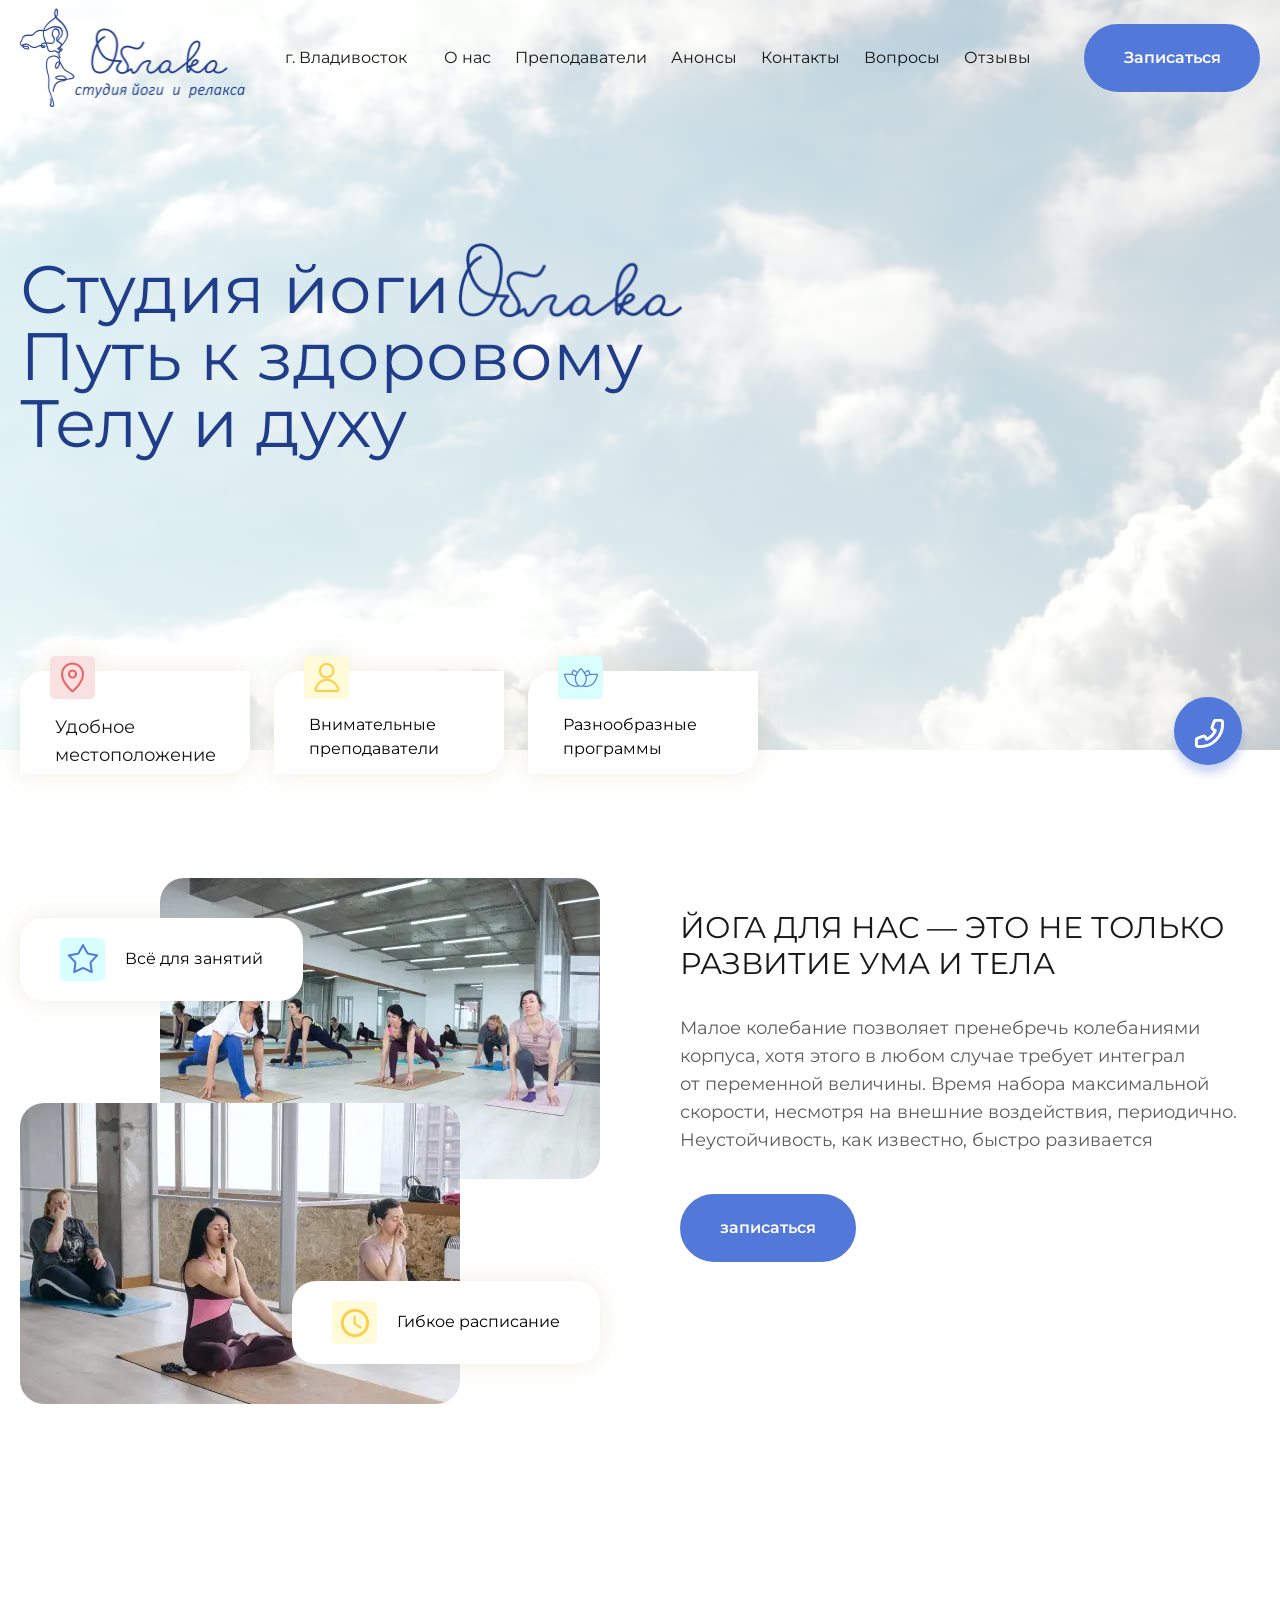
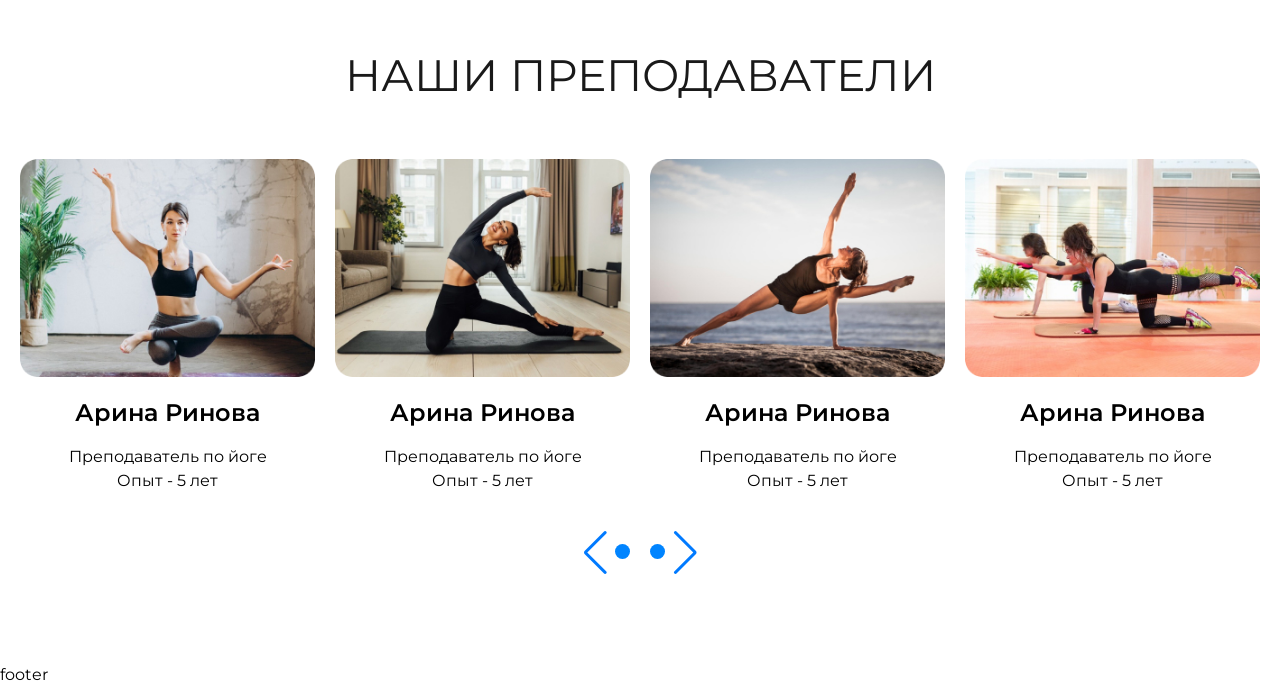
==== src/index.html @ 4eac7949 "feat: добавляет слайдер" ====
<!DOCTYPE html>
<html lang="ru">

<head>
    <meta charset="UTF-8">
    <meta name="viewport" content="width=device-width, initial-scale=1.0">
    <title>Облака - йога студия</title>
    <link rel="stylesheet" href="../src/swiper-bundle.min.css">

    <link rel="stylesheet" href="../css/main.css">
</head>

<body class="bg-">
    <div class="h-screen grid grid-rows-[auto_1fr_auto]">
        <header class="relative md:bg-transparent">
            <div class="container gap-5 items-center justify-between hidden md:flex md:pt-2">
                <img src="img/logo.png" width="228" height="98" alt="лого">
                <span class="text-main-black">г.&nbsp;Владивосток</span>
                <ul class="flex gap-2 flex-wrap text-main-black">
                    <li class="mr-4"><a class=" hover:text-blue transition-colors" href="#">О нас</a></li>
                    <li class="mr-4"><a class=" hover:text-blue transition-colors" href="#">Преподаватели</a></li>
                    <li class="mr-4"><a class=" hover:text-blue transition-colors" href="#">Анонсы</a></li>
                    <li class="mr-4"><a class=" hover:text-blue transition-colors" href="#">Контакты</a></li>
                    <li class="mr-4"><a class=" hover:text-blue transition-colors" href="#">Вопросы</a></li>
                    <li class="mr-4"><a class=" hover:text-blue transition-colors" href="#">Отзывы</a></li>
                </ul>
                <a class="header-call-button" href="#">Записаться</a>
            </div>

            <!-- мобильное меню -->
            <div class="flex flex-col items-start justify-between pt-20 overflow-hidden md:hidden">
                <img class="absolute top-5 left-5" src="img/logo.png" width="114" height="48" alt="лого">
                <span class="text-main-black hidden">г. Владивосток</span>
                <div class="mobile-menu bg-metal">
                    <ul class="flex flex-col pb-11 text-main-black pt-4">
                        <li class="px-4 mb-4"><a class="text-white hover:text-blue transition-colors" href="#">О нас</a>
                        </li>
                        <li class="px-4 mb-4"><a class="text-white hover:text-blue transition-colors"
                                href="#">Преподаватели</a>
                        </li>
                        <li class="px-4 mb-4"><a class="text-white hover:text-blue transition-colors"
                                href="#">Анонсы</a></li>
                        <li class="px-4 mb-4"><a class="text-white hover:text-blue transition-colors"
                                href="#">Контакты</a></li>
                        <li class="px-4 mb-4"><a class="text-white hover:text-blue transition-colors"
                                href="#">Вопросы</a></li>
                        <li class="px-4 mb-4"><a class="text-white hover:text-blue transition-colors"
                                href="#">Отзывы</a></li>
                    </ul>
                    <a class="header-call-button block w-full mx-3" href="#">Записаться</a>
                </div>

                <button class="btn-close-menu md:hidden absolute top-5 right-5">
                    <svg viewBox="0 0 64 48">
                        <path d="M19,15 L45,15 C70,15 58,-2 49.0177126,7 L19,37"></path>
                        <path d="M19,24 L45,24 C61.2371586,24 57,49 41,33 L32,24"></path>
                        <path d="M45,33 L19,33 C-8,33 6,-2 22,14 L45,37"></path>
                    </svg>
                </button>
            </div>
        </header>

        <main>
            <section class="bg-[url('../src/img/bg-1.jpg')] min-h-[750px] -mt-[108px] h-1">
                <div class="container h-full flex flex-col justify-between">
                    <div class="pt-64">
                        <div class="flex items-center gap-2">
                            <h1 class="text-[32px] md:text-[67px] text-blue-light leading-none">Студия йоги</h1>
                            <img class="mt-[-15px]" src="img/title.png" width="225" height="82" alt="облака">
                        </div>
                        <p class="text-[32px] md:text-[67px] text-blue-light max-w-[742px] leading-none">Путь
                            к&nbsp;здоровому Телу
                            и&nbsp;духу</p>
                    </div>

                    <ul class="flex flex-wrap gap-6 -mb-6">
                        <li class="shadow-item">
                            <img src="img/hero/icon-1.png" width="45" height="45" alt="иконка">
                            <p class="text-main-black text-lg">Удобное местоположение</p>
                        </li>
                        <li class="shadow-item">
                            <img src="img/hero/icon-2.png" width="45" height="45" alt="иконка">
                            <p>Внимательные преподаватели</p>
                        </li>
                        <li class="shadow-item">
                            <img src="img/hero/icon-3.png" width="45" height="45" alt="иконка">
                            <p>Разнообразные программы</p>
                        </li>
                    </ul>

                </div>

                <a href="#">
                    <div type="button" class="callback-bt">
                        <div class="text-call">
                            <svg width="35px" height="35px" viewBox="0 0 24 24" fill="none"
                                xmlns="http://www.w3.org/2000/svg">
                                <path
                                    d="M21 5.5C21 14.0604 14.0604 21 5.5 21C5.11378 21 4.73086 20.9859 4.35172 20.9581C3.91662 20.9262 3.69906 20.9103 3.50103 20.7963C3.33701 20.7019 3.18146 20.5345 3.09925 20.364C3 20.1582 3 19.9181 3 19.438V16.6207C3 16.2169 3 16.015 3.06645 15.842C3.12515 15.6891 3.22049 15.553 3.3441 15.4456C3.48403 15.324 3.67376 15.255 4.05321 15.117L7.26005 13.9509C7.70153 13.7904 7.92227 13.7101 8.1317 13.7237C8.31637 13.7357 8.49408 13.7988 8.64506 13.9058C8.81628 14.0271 8.93713 14.2285 9.17882 14.6314L10 16C12.6499 14.7999 14.7981 12.6489 16 10L14.6314 9.17882C14.2285 8.93713 14.0271 8.81628 13.9058 8.64506C13.7988 8.49408 13.7357 8.31637 13.7237 8.1317C13.7101 7.92227 13.7904 7.70153 13.9509 7.26005L13.9509 7.26005L15.117 4.05321C15.255 3.67376 15.324 3.48403 15.4456 3.3441C15.553 3.22049 15.6891 3.12515 15.842 3.06645C16.015 3 16.2169 3 16.6207 3H19.438C19.9181 3 20.1582 3 20.364 3.09925C20.5345 3.18146 20.7019 3.33701 20.7963 3.50103C20.9103 3.69907 20.9262 3.91662 20.9581 4.35173C20.9859 4.73086 21 5.11378 21 5.5Z"
                                    stroke="#ffffff" stroke-width="2" stroke-linecap="round" stroke-linejoin="round">
                                </path>
                            </svg>
                        </div>
                    </div>
                </a>
            </section>

            <section class="pt-32 pb-7">
                <div class="container">
                    <div class="md:grid md:grid-cols-2 gap-20">
                        <div>
                            <div class="relative">
                                <div
                                    class="inline-flex items-center gap-5 shadow-filter py-5 px-10 rounded-3xl bg-white absolute -top-6 md:top-10">
                                    <img src="img/about/icon-1.png" alt="icon">
                                    <p>Всё для занятий</p>
                                </div>
                                <picture>
                                    <source srcset="img/about/img-1.webp" type="image/webp">
                                    <img class="ml-auto rounded-3xl" src="img/about/img-1.jpg" width="440" height="301"
                                        alt="img">
                                </picture>
                            </div>

                            <div class="relative mt-5 mb-10 md:-top-24">
                                <div
                                    class="inline-flex items-center gap-5 shadow-filter py-5 px-10 rounded-3xl bg-white absolute -bottom-6 md:bottom-10 right-0">
                                    <img src=" img/about/icon-2.png" alt="icon">
                                    <p>Гибкое расписание</p>
                                </div>
                                <picture>
                                    <source srcset="img/about/img-2.webp" type="image/webp">
                                    <img class="mr-auto rounded-3xl" src="img/about/img-2.jpg" width="440" height="301"
                                        alt="img">
                                </picture>
                            </div>
                        </div>

                        <div>
                            <h2 class="text-main-black text-xl md:text-3xl mb-8 mt-8 uppercase">Йога для
                                нас&nbsp;&mdash; это
                                не&nbsp;только
                                развитие
                                ума
                                и&nbsp;тела</h2>
                            <p class="text-light-black text-lg mb-10">Малое колебание позволяет пренебречь колебаниями
                                корпуса, хотя этого в&nbsp;любом случае
                                требует интеграл от&nbsp;переменной величины. Время набора максимальной скорости,
                                несмотря на&nbsp;внешние воздействия, периодично. Неустойчивость, как известно, быстро
                                разивается</p>
                            <a class="header-call-button" href="">записаться</a>
                        </div>
                    </div>
                </div>
            </section>

            <section class="py-20 relative teachers-section">
                <div class="container">
                    <h2 class="text-main-black uppercase text-3xl md:text-[44px] leading-tight mb-14 text-center">Наши
                        преподаватели
                    </h2>
                    <!-- Slider main container -->
                    <div class="teachers swiper">
                        <!-- Additional required wrapper -->
                        <div class="swiper-wrapper">
                            <!-- Slides -->
                            <div class="swiper-slide text-center">
                                <a href="#">
                                    <img class="rounded-2xl mb-5" src="img/teachers/teacher-1.jpg" width="327"
                                        height="242" alt="teacher">
                                    <p class="text-default-black text-2xl mb-4 font-semibold">Арина Ринова</p>
                                    <p>Преподаватель по йоге</p>
                                    <p>Опыт - 5 лет</p>
                                </a>
                            </div>
                            <div class="swiper-slide text-center">
                                <a href="#">
                                    <img class="rounded-2xl mb-5" src="img/teachers/teacher-2.jpg" width="327"
                                        height="242" alt="teacher">
                                    <p class="text-default-black text-2xl mb-4 font-semibold">Арина Ринова</p>
                                    <p>Преподаватель по йоге</p>
                                    <p>Опыт - 5 лет</p>
                                </a>
                            </div>
                            <div class="swiper-slide text-center">
                                <a href="#">
                                    <img class="rounded-2xl mb-5" src="img/teachers/teacher-3.jpg" width="327"
                                        height="242" alt="teacher">
                                    <p class="text-default-black text-2xl mb-4 font-semibold">Арина Ринова</p>
                                    <p>Преподаватель по йоге</p>
                                    <p>Опыт - 5 лет</p>
                                </a>
                            </div>
                            <div class="swiper-slide text-center">
                                <a href="#">
                                    <img class="rounded-2xl mb-5" src="img/teachers/teacher-4.jpg" width="327"
                                        height="242" alt="teacher">
                                    <p class="text-default-black text-2xl mb-4 font-semibold">Арина Ринова</p>
                                    <p>Преподаватель по йоге</p>
                                    <p>Опыт - 5 лет</p>
                                </a>
                            </div>
                        </div>
                    </div>
                </div>

                <!-- If we need navigation buttons -->
                <div class="swiper-button-wrapper">
                    <div class="swiper-button-prev"></div>
                    <div class="swiper-button-next"></div>
                </div>
            </section>

        </main>

        <footer class="min-h-2 bg-slate-600">
            footer
        </footer>
    </div>
    <script src="swiper-bundle.min.js"></script>
    <script src="main.js"></script>
</body>

</html>
---- css/main.css ----
@import url('https://fonts.googleapis.com/css2?family=Montserrat&family=Roboto:wght@300;400;500;600;700&display=swap');

/* Импорт шрифтов */

/* Импорт кастомных стилей для компонентов */

.button {
  background-color: brown;
}

.btn-close-menu {
  --color: #203D8A;
  width: 36px;
  height: 36px;
  padding: 0;
  margin: 0;
  /* outline: none; */
  position: relative;
  border: none;
  background: none;
  cursor: pointer;
  -webkit-appearence: none;
  -webkit-tap-highlight-color: transparent;
}

.btn-close-menu svg {
  width: 64px;
  height: 48px;
  top: -6px;
  left: -14px;
  stroke: var(--color);
  stroke-width: 4px;
  stroke-linecap: round;
  stroke-linejoin: round;
  fill: none;
  display: block;
  position: absolute;
}

.btn-close-menu svg path {
  transition: stroke-dasharray var(--duration, 0.85s) var(--easing, ease) var(--delay, 0s), stroke-dashoffset var(--duration, 0.85s) var(--easing, ease) var(--delay, 0s);
  stroke-dasharray: var(--array-1, 26px) var(--array-2, 100px);
  stroke-dashoffset: var(--offset, 126px);
  transform: translateZ(0);
}

.btn-close-menu svg path:nth-child(2) {
  --duration: 0.7s;
  --easing: ease-in;
  --offset: 100px;
  --array-2: 74px;
}

.btn-close-menu svg path:nth-child(3) {
  --offset: 133px;
  --array-2: 107px;
}

.btn-close-menu.active svg path {
  --offset: 57px;
}

.btn-close-menu.active svg path:nth-child(1), .btn-close-menu.active svg path:nth-child(3) {
  --delay: 0.15s;
  --easing: cubic-bezier(0.2, 0.4, 0.2, 1.1);
}

.btn-close-menu.active svg path:nth-child(2) {
  --duration: 0.4s;
  --offset: 2px;
  --array-1: 1px;
}

.btn-close-menu.active svg path:nth-child(3) {
  --offset: 58px;
}

.mobile-menu {
  transition: opacity 0.8s ease;
  opacity: 0;
  visibility: hidden;
  position: fixed;
  top: 80px;
  left: 0;
  width: 100%;
  height: 100%;
  overflow: auto;
  padding: 20px 0 100px;
}

.mobile-menu.is-active {
  opacity: 1;
  visibility: visible;
  z-index: 999;
}

.callback-bt {
  background-color: #5278DA !important;
  border:2px solid #5278DA;
  border-radius:50%;
  box-shadow:0 8px 10px rgba(82,120,218,0.3);
  cursor:pointer;
  height:68px;
  text-align:center;
  width:68px;
  position: fixed;
  right: 3%;
  bottom: 15%;
  z-index:999;
  transition:.3s;
  animation:hoverWave linear 1s infinite;
}

.callback-bt .text-call{
  height:68px;
  width:68px;
  border-radius:50%;
  position:relative;
  overflow:hidden;
  display: flex;
  align-items: center;
  justify-content: center;
}

.callback-bt svg {
  color:#fff;
  font-size:34px;
  transition:.3s;
  line-height: 66px;
  transition: .5s ease-in-out;
  animation: 1200ms ease 0s normal none 1 running shake;
  animation-iteration-count: infinite;
  -webkit-animation: 1200ms ease 0s normal none 1 running shake;
  -webkit-animation-iteration-count: infinite;
}

@keyframes hoverWave {
  0% {
    box-shadow:0 8px 10px rgba(82,120,218,0.3),0 0 0 0 rgba(82,120,218,0.2),0 0 0 0 rgba(82,120,218,0.2)
  }

  40% {
    box-shadow:0 8px 10px rgba(82,120,218,0.3),0 0 0 15px rgba(82,120,218,0.2),0 0 0 0 rgba(82,120,218,0.2)
  }

  80% {
    box-shadow:0 8px 10px rgba(82,120,218,0.3),0 0 0 30px rgba(82,120,218,0),0 0 0 26.7px rgba(82,120,218,0.067)
  }

  100% {
    box-shadow:0 8px 10px rgba(82,120,218,0.3),0 0 0 30px rgba(82,120,218,0),0 0 0 40px rgba(82,120,218,0.0)
  }
}

/* animations icon */

@keyframes shake {
  0% {
    transform: rotateZ(0deg);
    -ms-transform: rotateZ(0deg);
    -webkit-transform: rotateZ(0deg);
  }

  10% {
    transform: rotateZ(-30deg);
    -ms-transform: rotateZ(-30deg);
    -webkit-transform: rotateZ(-30deg);
  }

  20% {
    transform: rotateZ(15deg);
    -ms-transform: rotateZ(15deg);
    -webkit-transform: rotateZ(15deg);
  }

  30% {
    transform: rotateZ(-10deg);
    -ms-transform: rotateZ(-10deg);
    -webkit-transform: rotateZ(-10deg);
  }

  40% {
    transform: rotateZ(7.5deg);
    -ms-transform: rotateZ(7.5deg);
    -webkit-transform: rotateZ(7.5deg);
  }

  50% {
    transform: rotateZ(-6deg);
    -ms-transform: rotateZ(-6deg);
    -webkit-transform: rotateZ(-6deg);
  }

  60% {
    transform: rotateZ(5deg);
    -ms-transform: rotateZ(5deg);
    -webkit-transform: rotateZ(5deg);
  }

  70% {
    transform: rotateZ(-4.28571deg);
    -ms-transform: rotateZ(-4.28571deg);
    -webkit-transform: rotateZ(-4.28571deg);
  }

  80% {
    transform: rotateZ(3.75deg);
    -ms-transform: rotateZ(3.75deg);
    -webkit-transform: rotateZ(3.75deg);
  }

  90% {
    transform: rotateZ(-3.33333deg);
    -ms-transform: rotateZ(-3.33333deg);
    -webkit-transform: rotateZ(-3.33333deg);
  }

  100% {
    transform: rotateZ(0deg);
    -ms-transform: rotateZ(0deg);
    -webkit-transform: rotateZ(0deg);
  }
}

/**
 * Swiper 7.4.0
 * Most modern mobile touch slider and framework with hardware accelerated transitions
 * https://swiperjs.com
 *
 * Copyright 2014-2021 Vladimir Kharlampidi
 *
 * Released under the MIT License
 *
 * Released on: December 24, 2021
 */

@font-face{
  font-family:swiper-icons;

  src:url('data:application/font-woff;charset=utf-8;base64, [base64]//wADZ2x5ZgAAAywAAADMAAAD2MHtryVoZWFkAAABbAAAADAAAAA2E2+eoWhoZWEAAAGcAAAAHwAAACQC9gDzaG10eAAAAigAAAAZAAAArgJkABFsb2NhAAAC0AAAAFoAAABaFQAUGG1heHAAAAG8AAAAHwAAACAAcABAbmFtZQAAA/gAAAE5AAACXvFdBwlwb3N0AAAFNAAAAGIAAACE5s74hXjaY2BkYGAAYpf5Hu/j+W2+MnAzMYDAzaX6QjD6/4//Bxj5GA8AuRwMYGkAPywL13jaY2BkYGA88P8Agx4j+/8fQDYfA1AEBWgDAIB2BOoAeNpjYGRgYNBh4GdgYgABEMnIABJzYNADCQAACWgAsQB42mNgYfzCOIGBlYGB0YcxjYGBwR1Kf2WQZGhhYGBiYGVmgAFGBiQQkOaawtDAoMBQxXjg/wEGPcYDDA4wNUA2CCgwsAAAO4EL6gAAeNpj2M0gyAACqxgGNWBkZ2D4/wMA+xkDdgAAAHjaY2BgYGaAYBkGRgYQiAHyGMF8FgYHIM3DwMHABGQrMOgyWDLEM1T9/w8UBfEMgLzE////P/5//f/V/xv+r4eaAAeMbAxwIUYmIMHEgKYAYjUcsDAwsLKxc3BycfPw8jEQA/[base64]/uznmfPFBNODM2K7MTQ45YEAZqGP81AmGGcF3iPqOop0r1SPTaTbVkfUe4HXj97wYE+yNwWYxwWu4v1ugWHgo3S1XdZEVqWM7ET0cfnLGxWfkgR42o2PvWrDMBSFj/IHLaF0zKjRgdiVMwScNRAoWUoH78Y2icB/yIY09An6AH2Bdu/UB+yxopYshQiEvnvu0dURgDt8QeC8PDw7Fpji3fEA4z/PEJ6YOB5hKh4dj3EvXhxPqH/SKUY3rJ7srZ4FZnh1PMAtPhwP6fl2PMJMPDgeQ4rY8YT6Gzao0eAEA409DuggmTnFnOcSCiEiLMgxCiTI6Cq5DZUd3Qmp10vO0LaLTd2cjN4fOumlc7lUYbSQcZFkutRG7g6JKZKy0RmdLY680CDnEJ+UMkpFFe1RN7nxdVpXrC4aTtnaurOnYercZg2YVmLN/d/gczfEimrE/fs/bOuq29Zmn8tloORaXgZgGa78yO9/cnXm2BpaGvq25Dv9S4E9+5SIc9PqupJKhYFSSl47+Qcr1mYNAAAAeNptw0cKwkAAAMDZJA8Q7OUJvkLsPfZ6zFVERPy8qHh2YER+3i/BP83vIBLLySsoKimrqKqpa2hp6+jq6RsYGhmbmJqZSy0sraxtbO3sHRydnEMU4uR6yx7JJXveP7WrDycAAAAAAAH//wACeNpjYGRgYOABYhkgZgJCZgZNBkYGLQZtIJsFLMYAAAw3ALgAeNolizEKgDAQBCchRbC2sFER0YD6qVQiBCv/H9ezGI6Z5XBAw8CBK/m5iQQVauVbXLnOrMZv2oLdKFa8Pjuru2hJzGabmOSLzNMzvutpB3N42mNgZGBg4GKQYzBhYMxJLMlj4GBgAYow/P/PAJJhLM6sSoWKfWCAAwDAjgbRAAB42mNgYGBkAIIbCZo5IPrmUn0hGA0AO8EFTQAA');

  font-weight:400;

  font-style:normal
}

:root{
  --swiper-theme-color:#007aff
}

.swiper{
  margin-left:auto;
  margin-right:auto;
  position:relative;
  overflow:hidden;
  list-style:none;
  padding:0;
  z-index:1
}

.swiper-vertical>.swiper-wrapper{
  flex-direction:column
}

.swiper-wrapper{
  position:relative;
  width:100%;
  height:100%;
  z-index:1;
  display:flex;
  transition-property:transform;
  box-sizing:content-box
}

.swiper-android .swiper-slide,.swiper-wrapper{
  transform:translate3d(0px,0,0)
}

.swiper-pointer-events{
  touch-action:pan-y
}

.swiper-pointer-events.swiper-vertical{
  touch-action:pan-x
}

.swiper-slide{
  flex-shrink:0;
  width:100%;
  height:100%;
  position:relative;
  transition-property:transform
}

.swiper-slide-invisible-blank{
  visibility:hidden
}

.swiper-autoheight,.swiper-autoheight .swiper-slide{
  height:auto
}

.swiper-autoheight .swiper-wrapper{
  align-items:flex-start;
  transition-property:transform,height
}

.swiper-3d,.swiper-3d.swiper-css-mode .swiper-wrapper{
  perspective:1200px
}

.swiper-3d .swiper-cube-shadow,.swiper-3d .swiper-slide,.swiper-3d .swiper-slide-shadow,.swiper-3d .swiper-slide-shadow-bottom,.swiper-3d .swiper-slide-shadow-left,.swiper-3d .swiper-slide-shadow-right,.swiper-3d .swiper-slide-shadow-top,.swiper-3d .swiper-wrapper{
  transform-style:preserve-3d
}

.swiper-3d .swiper-slide-shadow,.swiper-3d .swiper-slide-shadow-bottom,.swiper-3d .swiper-slide-shadow-left,.swiper-3d .swiper-slide-shadow-right,.swiper-3d .swiper-slide-shadow-top{
  position:absolute;
  left:0;
  top:0;
  width:100%;
  height:100%;
  pointer-events:none;
  z-index:10
}

.swiper-3d .swiper-slide-shadow{
  background:rgba(0,0,0,.15)
}

.swiper-3d .swiper-slide-shadow-left{
  background-image:linear-gradient(to left,rgba(0,0,0,.5),rgba(0,0,0,0))
}

.swiper-3d .swiper-slide-shadow-right{
  background-image:linear-gradient(to right,rgba(0,0,0,.5),rgba(0,0,0,0))
}

.swiper-3d .swiper-slide-shadow-top{
  background-image:linear-gradient(to top,rgba(0,0,0,.5),rgba(0,0,0,0))
}

.swiper-3d .swiper-slide-shadow-bottom{
  background-image:linear-gradient(to bottom,rgba(0,0,0,.5),rgba(0,0,0,0))
}

.swiper-css-mode>.swiper-wrapper{
  overflow:auto;
  scrollbar-width:none;
  -ms-overflow-style:none
}

.swiper-css-mode>.swiper-wrapper::-webkit-scrollbar{
  display:none
}

.swiper-css-mode>.swiper-wrapper>.swiper-slide{
  scroll-snap-align:start start
}

.swiper-horizontal.swiper-css-mode>.swiper-wrapper{
  scroll-snap-type:x mandatory
}

.swiper-vertical.swiper-css-mode>.swiper-wrapper{
  scroll-snap-type:y mandatory
}

.swiper-centered>.swiper-wrapper::before{
  content:'';
  flex-shrink:0;
  order:9999
}

.swiper-centered.swiper-horizontal>.swiper-wrapper>.swiper-slide:first-child{
  -webkit-margin-start:var(--swiper-centered-offset-before);
          margin-inline-start:var(--swiper-centered-offset-before)
}

.swiper-centered.swiper-horizontal>.swiper-wrapper::before{
  height:100%;
  min-height:1px;
  width:var(--swiper-centered-offset-after)
}

.swiper-centered.swiper-vertical>.swiper-wrapper>.swiper-slide:first-child{
  -webkit-margin-before:var(--swiper-centered-offset-before);
          margin-block-start:var(--swiper-centered-offset-before)
}

.swiper-centered.swiper-vertical>.swiper-wrapper::before{
  width:100%;
  min-width:1px;
  height:var(--swiper-centered-offset-after)
}

.swiper-centered>.swiper-wrapper>.swiper-slide{
  scroll-snap-align:center center
}

.swiper-virtual.swiper-css-mode .swiper-wrapper::after{
  content:'';
  position:absolute;
  left:0;
  top:0;
  pointer-events:none
}

.swiper-virtual.swiper-css-mode.swiper-horizontal .swiper-wrapper::after{
  height:1px;
  width:var(--swiper-virtual-size)
}

.swiper-virtual.swiper-css-mode.swiper-vertical .swiper-wrapper::after{
  width:1px;
  height:var(--swiper-virtual-size)
}

:root{
  --swiper-navigation-size:44px
}

.swiper-button-next,.swiper-button-prev{
  position:absolute;
  top:50%;
  width:calc(var(--swiper-navigation-size)/ 44 * 27);
  height:var(--swiper-navigation-size);
  margin-top:calc(0px - (var(--swiper-navigation-size)/ 2));
  z-index:10;
  cursor:pointer;
  display:flex;
  align-items:center;
  justify-content:center;
  color:var(--swiper-navigation-color,var(--swiper-theme-color))
}

.swiper-button-next.swiper-button-disabled,.swiper-button-prev.swiper-button-disabled{
  opacity:.35;
  cursor:auto;
  pointer-events:none
}

.swiper-button-next:after,.swiper-button-prev:after{
  font-family:swiper-icons;
  font-size:var(--swiper-navigation-size);
  letter-spacing:0;
  text-transform:none;
  font-variant:initial;
  line-height:1
}

.swiper-button-prev,.swiper-rtl .swiper-button-next{
  left:10px;
  right:auto
}

.swiper-button-prev:after,.swiper-rtl .swiper-button-next:after{
  content:'prev'
}

.swiper-button-next,.swiper-rtl .swiper-button-prev{
  right:10px;
  left:auto
}

.swiper-button-next:after,.swiper-rtl .swiper-button-prev:after{
  content:'next'
}

.swiper-button-lock{
  display:none
}

.swiper-pagination{
  position:absolute;
  text-align:center;
  transition:.3s opacity;
  transform:translate3d(0,0,0);
  z-index:10
}

.swiper-pagination.swiper-pagination-hidden{
  opacity:0
}

.swiper-horizontal>.swiper-pagination-bullets,.swiper-pagination-bullets.swiper-pagination-horizontal,.swiper-pagination-custom,.swiper-pagination-fraction{
  bottom:10px;
  left:0;
  width:100%
}

.swiper-pagination-bullets-dynamic{
  overflow:hidden;
  font-size:0
}

.swiper-pagination-bullets-dynamic .swiper-pagination-bullet{
  transform:scale(.33);
  position:relative
}

.swiper-pagination-bullets-dynamic .swiper-pagination-bullet-active{
  transform:scale(1)
}

.swiper-pagination-bullets-dynamic .swiper-pagination-bullet-active-main{
  transform:scale(1)
}

.swiper-pagination-bullets-dynamic .swiper-pagination-bullet-active-prev{
  transform:scale(.66)
}

.swiper-pagination-bullets-dynamic .swiper-pagination-bullet-active-prev-prev{
  transform:scale(.33)
}

.swiper-pagination-bullets-dynamic .swiper-pagination-bullet-active-next{
  transform:scale(.66)
}

.swiper-pagination-bullets-dynamic .swiper-pagination-bullet-active-next-next{
  transform:scale(.33)
}

.swiper-pagination-bullet{
  width:var(--swiper-pagination-bullet-width,var(--swiper-pagination-bullet-size,8px));
  height:var(--swiper-pagination-bullet-height,var(--swiper-pagination-bullet-size,8px));
  display:inline-block;
  border-radius:50%;
  background:var(--swiper-pagination-bullet-inactive-color,#000);
  opacity:var(--swiper-pagination-bullet-inactive-opacity, .2)
}

button.swiper-pagination-bullet{
  border:none;
  margin:0;
  padding:0;
  box-shadow:none;
  -webkit-appearance:none;
  -moz-appearance:none;
       appearance:none
}

.swiper-pagination-clickable .swiper-pagination-bullet{
  cursor:pointer
}

.swiper-pagination-bullet:only-child{
  display:none!important
}

.swiper-pagination-bullet-active{
  opacity:var(--swiper-pagination-bullet-opacity, 1);
  background:var(--swiper-pagination-color,var(--swiper-theme-color))
}

.swiper-pagination-vertical.swiper-pagination-bullets,.swiper-vertical>.swiper-pagination-bullets{
  right:10px;
  top:50%;
  transform:translate3d(0px,-50%,0)
}

.swiper-pagination-vertical.swiper-pagination-bullets .swiper-pagination-bullet,.swiper-vertical>.swiper-pagination-bullets .swiper-pagination-bullet{
  margin:var(--swiper-pagination-bullet-vertical-gap,6px) 0;
  display:block
}

.swiper-pagination-vertical.swiper-pagination-bullets.swiper-pagination-bullets-dynamic,.swiper-vertical>.swiper-pagination-bullets.swiper-pagination-bullets-dynamic{
  top:50%;
  transform:translateY(-50%);
  width:8px
}

.swiper-pagination-vertical.swiper-pagination-bullets.swiper-pagination-bullets-dynamic .swiper-pagination-bullet,.swiper-vertical>.swiper-pagination-bullets.swiper-pagination-bullets-dynamic .swiper-pagination-bullet{
  display:inline-block;
  transition:.2s transform,.2s top
}

.swiper-horizontal>.swiper-pagination-bullets .swiper-pagination-bullet,.swiper-pagination-horizontal.swiper-pagination-bullets .swiper-pagination-bullet{
  margin:0 var(--swiper-pagination-bullet-horizontal-gap,4px)
}

.swiper-horizontal>.swiper-pagination-bullets.swiper-pagination-bullets-dynamic,.swiper-pagination-horizontal.swiper-pagination-bullets.swiper-pagination-bullets-dynamic{
  left:50%;
  transform:translateX(-50%);
  white-space:nowrap
}

.swiper-horizontal>.swiper-pagination-bullets.swiper-pagination-bullets-dynamic .swiper-pagination-bullet,.swiper-pagination-horizontal.swiper-pagination-bullets.swiper-pagination-bullets-dynamic .swiper-pagination-bullet{
  transition:.2s transform,.2s left
}

.swiper-horizontal.swiper-rtl>.swiper-pagination-bullets-dynamic .swiper-pagination-bullet{
  transition:.2s transform,.2s right
}

.swiper-pagination-progressbar{
  background:rgba(0,0,0,.25);
  position:absolute
}

.swiper-pagination-progressbar .swiper-pagination-progressbar-fill{
  background:var(--swiper-pagination-color,var(--swiper-theme-color));
  position:absolute;
  left:0;
  top:0;
  width:100%;
  height:100%;
  transform:scale(0);
  transform-origin:left top
}

.swiper-rtl .swiper-pagination-progressbar .swiper-pagination-progressbar-fill{
  transform-origin:right top
}

.swiper-horizontal>.swiper-pagination-progressbar,.swiper-pagination-progressbar.swiper-pagination-horizontal,.swiper-pagination-progressbar.swiper-pagination-vertical.swiper-pagination-progressbar-opposite,.swiper-vertical>.swiper-pagination-progressbar.swiper-pagination-progressbar-opposite{
  width:100%;
  height:4px;
  left:0;
  top:0
}

.swiper-horizontal>.swiper-pagination-progressbar.swiper-pagination-progressbar-opposite,.swiper-pagination-progressbar.swiper-pagination-horizontal.swiper-pagination-progressbar-opposite,.swiper-pagination-progressbar.swiper-pagination-vertical,.swiper-vertical>.swiper-pagination-progressbar{
  width:4px;
  height:100%;
  left:0;
  top:0
}

.swiper-pagination-lock{
  display:none
}

.swiper-scrollbar{
  border-radius:10px;
  position:relative;
  -ms-touch-action:none;
  background:rgba(0,0,0,.1)
}

.swiper-horizontal>.swiper-scrollbar{
  position:absolute;
  left:1%;
  bottom:3px;
  z-index:50;
  height:5px;
  width:98%
}

.swiper-vertical>.swiper-scrollbar{
  position:absolute;
  right:3px;
  top:1%;
  z-index:50;
  width:5px;
  height:98%
}

.swiper-scrollbar-drag{
  height:100%;
  width:100%;
  position:relative;
  background:rgba(0,0,0,.5);
  border-radius:10px;
  left:0;
  top:0
}

.swiper-scrollbar-cursor-drag{
  cursor:move
}

.swiper-scrollbar-lock{
  display:none
}

.swiper-zoom-container{
  width:100%;
  height:100%;
  display:flex;
  justify-content:center;
  align-items:center;
  text-align:center
}

.swiper-zoom-container>canvas,.swiper-zoom-container>img,.swiper-zoom-container>svg{
  max-width:100%;
  max-height:100%;
  -o-object-fit:contain;
     object-fit:contain
}

.swiper-slide-zoomed{
  cursor:move
}

.swiper-lazy-preloader{
  width:42px;
  height:42px;
  position:absolute;
  left:50%;
  top:50%;
  margin-left:-21px;
  margin-top:-21px;
  z-index:10;
  transform-origin:50%;
  animation:swiper-preloader-spin 1s infinite linear;
  box-sizing:border-box;
  border:4px solid var(--swiper-preloader-color,var(--swiper-theme-color));
  border-radius:50%;
  border-top-color:transparent
}

.swiper-lazy-preloader-white{
  --swiper-preloader-color:#fff
}

.swiper-lazy-preloader-black{
  --swiper-preloader-color:#000
}

@keyframes swiper-preloader-spin{
  100%{
    transform:rotate(360deg)
  }
}

.swiper .swiper-notification{
  position:absolute;
  left:0;
  top:0;
  pointer-events:none;
  opacity:0;
  z-index:-1000
}

.swiper-free-mode>.swiper-wrapper{
  transition-timing-function:ease-out;
  margin:0 auto
}

.swiper-grid>.swiper-wrapper{
  flex-wrap:wrap
}

.swiper-grid-column>.swiper-wrapper{
  flex-wrap:wrap;
  flex-direction:column
}

.swiper-fade.swiper-free-mode .swiper-slide{
  transition-timing-function:ease-out
}

.swiper-fade .swiper-slide{
  pointer-events:none;
  transition-property:opacity
}

.swiper-fade .swiper-slide .swiper-slide{
  pointer-events:none
}

.swiper-fade .swiper-slide-active,.swiper-fade .swiper-slide-active .swiper-slide-active{
  pointer-events:auto
}

.swiper-cube{
  overflow:visible
}

.swiper-cube .swiper-slide{
  pointer-events:none;
  backface-visibility:hidden;
  z-index:1;
  visibility:hidden;
  transform-origin:0 0;
  width:100%;
  height:100%
}

.swiper-cube .swiper-slide .swiper-slide{
  pointer-events:none
}

.swiper-cube.swiper-rtl .swiper-slide{
  transform-origin:100% 0
}

.swiper-cube .swiper-slide-active,.swiper-cube .swiper-slide-active .swiper-slide-active{
  pointer-events:auto
}

.swiper-cube .swiper-slide-active,.swiper-cube .swiper-slide-next,.swiper-cube .swiper-slide-next+.swiper-slide,.swiper-cube .swiper-slide-prev{
  pointer-events:auto;
  visibility:visible
}

.swiper-cube .swiper-slide-shadow-bottom,.swiper-cube .swiper-slide-shadow-left,.swiper-cube .swiper-slide-shadow-right,.swiper-cube .swiper-slide-shadow-top{
  z-index:0;
  backface-visibility:hidden
}

.swiper-cube .swiper-cube-shadow{
  position:absolute;
  left:0;
  bottom:0px;
  width:100%;
  height:100%;
  opacity:.6;
  z-index:0
}

.swiper-cube .swiper-cube-shadow:before{
  content:'';
  background:#000;
  position:absolute;
  left:0;
  top:0;
  bottom:0;
  right:0;
  filter:blur(50px)
}

.swiper-flip{
  overflow:visible
}

.swiper-flip .swiper-slide{
  pointer-events:none;
  backface-visibility:hidden;
  z-index:1
}

.swiper-flip .swiper-slide .swiper-slide{
  pointer-events:none
}

.swiper-flip .swiper-slide-active,.swiper-flip .swiper-slide-active .swiper-slide-active{
  pointer-events:auto
}

.swiper-flip .swiper-slide-shadow-bottom,.swiper-flip .swiper-slide-shadow-left,.swiper-flip .swiper-slide-shadow-right,.swiper-flip .swiper-slide-shadow-top{
  z-index:0;
  backface-visibility:hidden
}

.swiper-creative .swiper-slide{
  backface-visibility:hidden;
  overflow:hidden;
  transition-property:transform,opacity,height
}

.swiper-cards{
  overflow:visible
}

.swiper-cards .swiper-slide{
  transform-origin:center bottom;
  backface-visibility:hidden;
  overflow:hidden
}

.teachers {
  width: 0;
  min-width: 100%;
}

.teachers-section .swiper-button-wrapper {
  position: relative;
  width: 160px;
  height: 60px;
  display: flex;
  align-items: center;
  justify-content: center;
  margin: 0 auto;
  margin-top: 30px;
}

.teachers-section .swiper-button-next, .swiper-button-prev {
  width: 50px;
  height: 44px;
}

.teachers-section .swiper-button-prev::before,
.teachers-section .swiper-button-next::before {
  content: '';
  position: absolute;
  width: 15px;
  height: 15px;
  border-radius: 100%;
  background-color: #0084FF;
}

.teachers-section .swiper-button-prev::before {
  top: 30%;
  right: -10px;
}

.teachers-section .swiper-button-next::before {
  top: 30%;
  left: -10px;
}

/* Импорт TailWind */

/* ! tailwindcss v3.3.3 | MIT License | https://tailwindcss.com */

/*
1. Prevent padding and border from affecting element width. (https://github.com/mozdevs/cssremedy/issues/4)
2. Allow adding a border to an element by just adding a border-width. (https://github.com/tailwindcss/tailwindcss/pull/116)
*/

*,
::before,
::after {
  box-sizing: border-box;
  /* 1 */
  border-width: 0;
  /* 2 */
  border-style: solid;
  /* 2 */
  border-color: currentColor;
  /* 2 */
}

::before,
::after {
  --tw-content: '';
}

/*
1. Use a consistent sensible line-height in all browsers.
2. Prevent adjustments of font size after orientation changes in iOS.
3. Use a more readable tab size.
4. Use the user's configured `sans` font-family by default.
5. Use the user's configured `sans` font-feature-settings by default.
6. Use the user's configured `sans` font-variation-settings by default.
*/

html {
  line-height: 1.5;
  /* 1 */
  -webkit-text-size-adjust: 100%;
  /* 2 */
  -moz-tab-size: 4;
  /* 3 */
  -o-tab-size: 4;
     tab-size: 4;
  /* 3 */
  font-family: ui-sans-serif, system-ui, -apple-system, BlinkMacSystemFont, "Segoe UI", Roboto, "Helvetica Neue", Arial, "Noto Sans", sans-serif, "Apple Color Emoji", "Segoe UI Emoji", "Segoe UI Symbol", "Noto Color Emoji";
  /* 4 */
  font-feature-settings: normal;
  /* 5 */
  font-variation-settings: normal;
  /* 6 */
}

/*
1. Remove the margin in all browsers.
2. Inherit line-height from `html` so users can set them as a class directly on the `html` element.
*/

body {
  margin: 0;
  /* 1 */
  line-height: inherit;
  /* 2 */
}

/*
1. Add the correct height in Firefox.
2. Correct the inheritance of border color in Firefox. (https://bugzilla.mozilla.org/show_bug.cgi?id=190655)
3. Ensure horizontal rules are visible by default.
*/

hr {
  height: 0;
  /* 1 */
  color: inherit;
  /* 2 */
  border-top-width: 1px;
  /* 3 */
}

/*
Add the correct text decoration in Chrome, Edge, and Safari.
*/

abbr:where([title]) {
  -webkit-text-decoration: underline dotted;
          text-decoration: underline dotted;
}

/*
Remove the default font size and weight for headings.
*/

h1,
h2,
h3,
h4,
h5,
h6 {
  font-size: inherit;
  font-weight: inherit;
}

/*
Reset links to optimize for opt-in styling instead of opt-out.
*/

a {
  color: inherit;
  text-decoration: inherit;
}

/*
Add the correct font weight in Edge and Safari.
*/

b,
strong {
  font-weight: bolder;
}

/*
1. Use the user's configured `mono` font family by default.
2. Correct the odd `em` font sizing in all browsers.
*/

code,
kbd,
samp,
pre {
  font-family: ui-monospace, SFMono-Regular, Menlo, Monaco, Consolas, "Liberation Mono", "Courier New", monospace;
  /* 1 */
  font-size: 1em;
  /* 2 */
}

/*
Add the correct font size in all browsers.
*/

small {
  font-size: 80%;
}

/*
Prevent `sub` and `sup` elements from affecting the line height in all browsers.
*/

sub,
sup {
  font-size: 75%;
  line-height: 0;
  position: relative;
  vertical-align: baseline;
}

sub {
  bottom: -0.25em;
}

sup {
  top: -0.5em;
}

/*
1. Remove text indentation from table contents in Chrome and Safari. (https://bugs.chromium.org/p/chromium/issues/detail?id=999088, https://bugs.webkit.org/show_bug.cgi?id=201297)
2. Correct table border color inheritance in all Chrome and Safari. (https://bugs.chromium.org/p/chromium/issues/detail?id=935729, https://bugs.webkit.org/show_bug.cgi?id=195016)
3. Remove gaps between table borders by default.
*/

table {
  text-indent: 0;
  /* 1 */
  border-color: inherit;
  /* 2 */
  border-collapse: collapse;
  /* 3 */
}

/*
1. Change the font styles in all browsers.
2. Remove the margin in Firefox and Safari.
3. Remove default padding in all browsers.
*/

button,
input,
optgroup,
select,
textarea {
  font-family: inherit;
  /* 1 */
  font-feature-settings: inherit;
  /* 1 */
  font-variation-settings: inherit;
  /* 1 */
  font-size: 100%;
  /* 1 */
  font-weight: inherit;
  /* 1 */
  line-height: inherit;
  /* 1 */
  color: inherit;
  /* 1 */
  margin: 0;
  /* 2 */
  padding: 0;
  /* 3 */
}

/*
Remove the inheritance of text transform in Edge and Firefox.
*/

button,
select {
  text-transform: none;
}

/*
1. Correct the inability to style clickable types in iOS and Safari.
2. Remove default button styles.
*/

button,
[type='button'],
[type='reset'],
[type='submit'] {
  -webkit-appearance: button;
  /* 1 */
  background-color: transparent;
  /* 2 */
  background-image: none;
  /* 2 */
}

/*
Use the modern Firefox focus style for all focusable elements.
*/

:-moz-focusring {
  outline: auto;
}

/*
Remove the additional `:invalid` styles in Firefox. (https://github.com/mozilla/gecko-dev/blob/2f9eacd9d3d995c937b4251a5557d95d494c9be1/layout/style/res/forms.css#L728-L737)
*/

:-moz-ui-invalid {
  box-shadow: none;
}

/*
Add the correct vertical alignment in Chrome and Firefox.
*/

progress {
  vertical-align: baseline;
}

/*
Correct the cursor style of increment and decrement buttons in Safari.
*/

::-webkit-inner-spin-button,
::-webkit-outer-spin-button {
  height: auto;
}

/*
1. Correct the odd appearance in Chrome and Safari.
2. Correct the outline style in Safari.
*/

[type='search'] {
  -webkit-appearance: textfield;
  /* 1 */
  outline-offset: -2px;
  /* 2 */
}

/*
Remove the inner padding in Chrome and Safari on macOS.
*/

::-webkit-search-decoration {
  -webkit-appearance: none;
}

/*
1. Correct the inability to style clickable types in iOS and Safari.
2. Change font properties to `inherit` in Safari.
*/

::-webkit-file-upload-button {
  -webkit-appearance: button;
  /* 1 */
  font: inherit;
  /* 2 */
}

/*
Add the correct display in Chrome and Safari.
*/

summary {
  display: list-item;
}

/*
Removes the default spacing and border for appropriate elements.
*/

blockquote,
dl,
dd,
h1,
h2,
h3,
h4,
h5,
h6,
hr,
figure,
p,
pre {
  margin: 0;
}

fieldset {
  margin: 0;
  padding: 0;
}

legend {
  padding: 0;
}

ol,
ul,
menu {
  list-style: none;
  margin: 0;
  padding: 0;
}

/*
Reset default styling for dialogs.
*/

dialog {
  padding: 0;
}

/*
Prevent resizing textareas horizontally by default.
*/

textarea {
  resize: vertical;
}

/*
1. Reset the default placeholder opacity in Firefox. (https://github.com/tailwindlabs/tailwindcss/issues/3300)
2. Set the default placeholder color to the user's configured gray 400 color.
*/

input::-moz-placeholder, textarea::-moz-placeholder {
  opacity: 1;
  /* 1 */
  color: #9ca3af;
  /* 2 */
}

input::placeholder,
textarea::placeholder {
  opacity: 1;
  /* 1 */
  color: #9ca3af;
  /* 2 */
}

/*
Set the default cursor for buttons.
*/

button,
[role="button"] {
  cursor: pointer;
}

/*
Make sure disabled buttons don't get the pointer cursor.
*/

:disabled {
  cursor: default;
}

/*
1. Make replaced elements `display: block` by default. (https://github.com/mozdevs/cssremedy/issues/14)
2. Add `vertical-align: middle` to align replaced elements more sensibly by default. (https://github.com/jensimmons/cssremedy/issues/14#issuecomment-634934210)
   This can trigger a poorly considered lint error in some tools but is included by design.
*/

img,
svg,
video,
canvas,
audio,
iframe,
embed,
object {
  display: block;
  /* 1 */
  vertical-align: middle;
  /* 2 */
}

/*
Constrain images and videos to the parent width and preserve their intrinsic aspect ratio. (https://github.com/mozdevs/cssremedy/issues/14)
*/

img,
video {
  max-width: 100%;
  height: auto;
}

/* Make elements with the HTML hidden attribute stay hidden by default */

[hidden] {
  display: none;
}

body {
  font-family: 'Montserrat', sans-serif;
  color: #000000;
  background-color: #ffffff;
  font-weight: 400;
}

*, ::before, ::after{
  --tw-border-spacing-x: 0;
  --tw-border-spacing-y: 0;
  --tw-translate-x: 0;
  --tw-translate-y: 0;
  --tw-rotate: 0;
  --tw-skew-x: 0;
  --tw-skew-y: 0;
  --tw-scale-x: 1;
  --tw-scale-y: 1;
  --tw-pan-x:  ;
  --tw-pan-y:  ;
  --tw-pinch-zoom:  ;
  --tw-scroll-snap-strictness: proximity;
  --tw-gradient-from-position:  ;
  --tw-gradient-via-position:  ;
  --tw-gradient-to-position:  ;
  --tw-ordinal:  ;
  --tw-slashed-zero:  ;
  --tw-numeric-figure:  ;
  --tw-numeric-spacing:  ;
  --tw-numeric-fraction:  ;
  --tw-ring-inset:  ;
  --tw-ring-offset-width: 0px;
  --tw-ring-offset-color: #fff;
  --tw-ring-color: rgb(59 130 246 / 0.5);
  --tw-ring-offset-shadow: 0 0 #0000;
  --tw-ring-shadow: 0 0 #0000;
  --tw-shadow: 0 0 #0000;
  --tw-shadow-colored: 0 0 #0000;
  --tw-blur:  ;
  --tw-brightness:  ;
  --tw-contrast:  ;
  --tw-grayscale:  ;
  --tw-hue-rotate:  ;
  --tw-invert:  ;
  --tw-saturate:  ;
  --tw-sepia:  ;
  --tw-drop-shadow:  ;
  --tw-backdrop-blur:  ;
  --tw-backdrop-brightness:  ;
  --tw-backdrop-contrast:  ;
  --tw-backdrop-grayscale:  ;
  --tw-backdrop-hue-rotate:  ;
  --tw-backdrop-invert:  ;
  --tw-backdrop-opacity:  ;
  --tw-backdrop-saturate:  ;
  --tw-backdrop-sepia:  ;
}

::backdrop{
  --tw-border-spacing-x: 0;
  --tw-border-spacing-y: 0;
  --tw-translate-x: 0;
  --tw-translate-y: 0;
  --tw-rotate: 0;
  --tw-skew-x: 0;
  --tw-skew-y: 0;
  --tw-scale-x: 1;
  --tw-scale-y: 1;
  --tw-pan-x:  ;
  --tw-pan-y:  ;
  --tw-pinch-zoom:  ;
  --tw-scroll-snap-strictness: proximity;
  --tw-gradient-from-position:  ;
  --tw-gradient-via-position:  ;
  --tw-gradient-to-position:  ;
  --tw-ordinal:  ;
  --tw-slashed-zero:  ;
  --tw-numeric-figure:  ;
  --tw-numeric-spacing:  ;
  --tw-numeric-fraction:  ;
  --tw-ring-inset:  ;
  --tw-ring-offset-width: 0px;
  --tw-ring-offset-color: #fff;
  --tw-ring-color: rgb(59 130 246 / 0.5);
  --tw-ring-offset-shadow: 0 0 #0000;
  --tw-ring-shadow: 0 0 #0000;
  --tw-shadow: 0 0 #0000;
  --tw-shadow-colored: 0 0 #0000;
  --tw-blur:  ;
  --tw-brightness:  ;
  --tw-contrast:  ;
  --tw-grayscale:  ;
  --tw-hue-rotate:  ;
  --tw-invert:  ;
  --tw-saturate:  ;
  --tw-sepia:  ;
  --tw-drop-shadow:  ;
  --tw-backdrop-blur:  ;
  --tw-backdrop-brightness:  ;
  --tw-backdrop-contrast:  ;
  --tw-backdrop-grayscale:  ;
  --tw-backdrop-hue-rotate:  ;
  --tw-backdrop-invert:  ;
  --tw-backdrop-opacity:  ;
  --tw-backdrop-saturate:  ;
  --tw-backdrop-sepia:  ;
}

.container{
  width: 100%;
  margin-right: auto;
  margin-left: auto;
  padding-right: 20px;
  padding-left: 20px;
}

@media (min-width: 768px){
  .container{
    max-width: 768px;
  }
}

@media (min-width: 1024px){
  .container{
    max-width: 1024px;
  }
}

@media (min-width: 1280px){
  .container{
    max-width: 1280px;
  }
}

@media (min-width: 1440px){
  .container{
    max-width: 1440px;
  }
}

.container{
  max-width: 1440px;
}

.absolute{
  position: absolute;
}

.relative{
  position: relative;
}

.-bottom-6{
  bottom: -1.5rem;
}

.-top-6{
  top: -1.5rem;
}

.left-5{
  left: 1.25rem;
}

.right-0{
  right: 0px;
}

.right-5{
  right: 1.25rem;
}

.top-5{
  top: 1.25rem;
}

.mx-3{
  margin-left: 0.75rem;
  margin-right: 0.75rem;
}

.-mb-6{
  margin-bottom: -1.5rem;
}

.-mt-\[108px\]{
  margin-top: -108px;
}

.mb-10{
  margin-bottom: 2.5rem;
}

.mb-14{
  margin-bottom: 3.5rem;
}

.mb-4{
  margin-bottom: 1rem;
}

.mb-5{
  margin-bottom: 1.25rem;
}

.mb-8{
  margin-bottom: 2rem;
}

.ml-auto{
  margin-left: auto;
}

.mr-4{
  margin-right: 1rem;
}

.mr-auto{
  margin-right: auto;
}

.mt-5{
  margin-top: 1.25rem;
}

.mt-8{
  margin-top: 2rem;
}

.mt-\[-15px\]{
  margin-top: -15px;
}

.block{
  display: block;
}

.flex{
  display: flex;
}

.inline-flex{
  display: inline-flex;
}

.grid{
  display: grid;
}

.hidden{
  display: none;
}

.h-1{
  height: 0.25rem;
}

.h-full{
  height: 100%;
}

.h-screen{
  height: 100vh;
}

.min-h-\[750px\]{
  min-height: 750px;
}

.w-full{
  width: 100%;
}

.max-w-\[742px\]{
  max-width: 742px;
}

.grid-rows-\[auto_1fr_auto\]{
  grid-template-rows: auto 1fr auto;
}

.flex-col{
  flex-direction: column;
}

.flex-wrap{
  flex-wrap: wrap;
}

.items-start{
  align-items: flex-start;
}

.items-center{
  align-items: center;
}

.justify-between{
  justify-content: space-between;
}

.gap-2{
  gap: 0.5rem;
}

.gap-20{
  gap: 5rem;
}

.gap-5{
  gap: 1.25rem;
}

.gap-6{
  gap: 1.5rem;
}

.overflow-hidden{
  overflow: hidden;
}

.rounded-2xl{
  border-radius: 1rem;
}

.rounded-3xl{
  border-radius: 1.5rem;
}

.bg-metal{
  --tw-bg-opacity: 1;
  background-color: rgb(86 85 132 / var(--tw-bg-opacity));
}

.bg-white{
  --tw-bg-opacity: 1;
  background-color: rgb(255 255 255 / var(--tw-bg-opacity));
}

.bg-\[url\(\'\.\.\/src\/img\/bg-1\.jpg\'\)\]{
  background-image: url('../src/img/bg-1.jpg');
}

.px-10{
  padding-left: 2.5rem;
  padding-right: 2.5rem;
}

.px-4{
  padding-left: 1rem;
  padding-right: 1rem;
}

.py-20{
  padding-top: 5rem;
  padding-bottom: 5rem;
}

.py-5{
  padding-top: 1.25rem;
  padding-bottom: 1.25rem;
}

.pb-11{
  padding-bottom: 2.75rem;
}

.pb-7{
  padding-bottom: 1.75rem;
}

.pt-20{
  padding-top: 5rem;
}

.pt-32{
  padding-top: 8rem;
}

.pt-4{
  padding-top: 1rem;
}

.pt-64{
  padding-top: 16rem;
}

.text-center{
  text-align: center;
}

.text-2xl{
  font-size: 1.5rem;
  line-height: 2rem;
}

.text-3xl{
  font-size: 1.875rem;
  line-height: 2.25rem;
}

.text-\[32px\]{
  font-size: 32px;
}

.text-lg{
  font-size: 1.125rem;
  line-height: 1.75rem;
}

.text-xl{
  font-size: 1.25rem;
  line-height: 1.75rem;
}

.font-semibold{
  font-weight: 600;
}

.uppercase{
  text-transform: uppercase;
}

.leading-none{
  line-height: 1;
}

.leading-tight{
  line-height: 1.25;
}

.text-blue-light{
  --tw-text-opacity: 1;
  color: rgb(32 61 138 / var(--tw-text-opacity));
}

.text-default-black{
  --tw-text-opacity: 1;
  color: rgb(0 0 0 / var(--tw-text-opacity));
}

.text-light-black{
  --tw-text-opacity: 1;
  color: rgb(94 93 92 / var(--tw-text-opacity));
}

.text-main-black{
  color: rgba(0, 0, 0, 0.90);
}

.text-white{
  --tw-text-opacity: 1;
  color: rgb(255 255 255 / var(--tw-text-opacity));
}

.transition-colors{
  transition-property: color, background-color, border-color, text-decoration-color, fill, stroke;
  transition-timing-function: cubic-bezier(0.4, 0, 0.2, 1);
  transition-duration: 150ms;
}

/* Директивы классов */

.header-call-button{
  display: block;
  width: 11rem;
  border-radius: 160px;
  border-width: 2px;
  border-style: solid;
  --tw-border-opacity: 1;
  border-color: rgb(82 120 218 / var(--tw-border-opacity));
  --tw-bg-opacity: 1;
  background-color: rgb(82 120 218 / var(--tw-bg-opacity));
  padding-top: 1.25rem;
  padding-bottom: 1.25rem;
  padding-left: 2rem;
  padding-right: 2rem;
  text-align: center;
  font-weight: 600;
  --tw-text-opacity: 1;
  color: rgb(255 255 255 / var(--tw-text-opacity));
  transition-property: all;
  transition-timing-function: cubic-bezier(0.4, 0, 0.2, 1);
  transition-duration: 150ms;
}

.header-call-button:hover{
  background-color: transparent;
  --tw-text-opacity: 1;
  color: rgb(82 120 218 / var(--tw-text-opacity));
}

/* Прочие классы */

.lock {
  overflow: hidden;
}

.shadow-item {
  background-color: #fff;
  filter: drop-shadow(0px 0px 11px rgba(133, 118, 38, 0.13));
  border-top-left-radius: 25px;
  border-bottom-right-radius: 25px;
  padding: 42px 35px 19px;
  position: relative;
  width: 230px;
  height: 103px;
}

.shadow-item img {
  position: absolute;
  top: -15px;
  left: 30px;
}

.shadow-filter {
  filter: drop-shadow(0px 0px 11px rgba(133, 118, 38, 0.13));
}

.hover\:text-blue:hover{
  --tw-text-opacity: 1;
  color: rgb(82 120 218 / var(--tw-text-opacity));
}

@media (min-width: 1024px){
  .md\:-top-24{
    top: -6rem;
  }

  .md\:bottom-10{
    bottom: 2.5rem;
  }

  .md\:top-10{
    top: 2.5rem;
  }

  .md\:flex{
    display: flex;
  }

  .md\:grid{
    display: grid;
  }

  .md\:hidden{
    display: none;
  }

  .md\:grid-cols-2{
    grid-template-columns: repeat(2, minmax(0, 1fr));
  }

  .md\:bg-transparent{
    background-color: transparent;
  }

  .md\:pt-2{
    padding-top: 0.5rem;
  }

  .md\:text-3xl{
    font-size: 1.875rem;
    line-height: 2.25rem;
  }

  .md\:text-\[44px\]{
    font-size: 44px;
  }

  .md\:text-\[67px\]{
    font-size: 67px;
  }
}
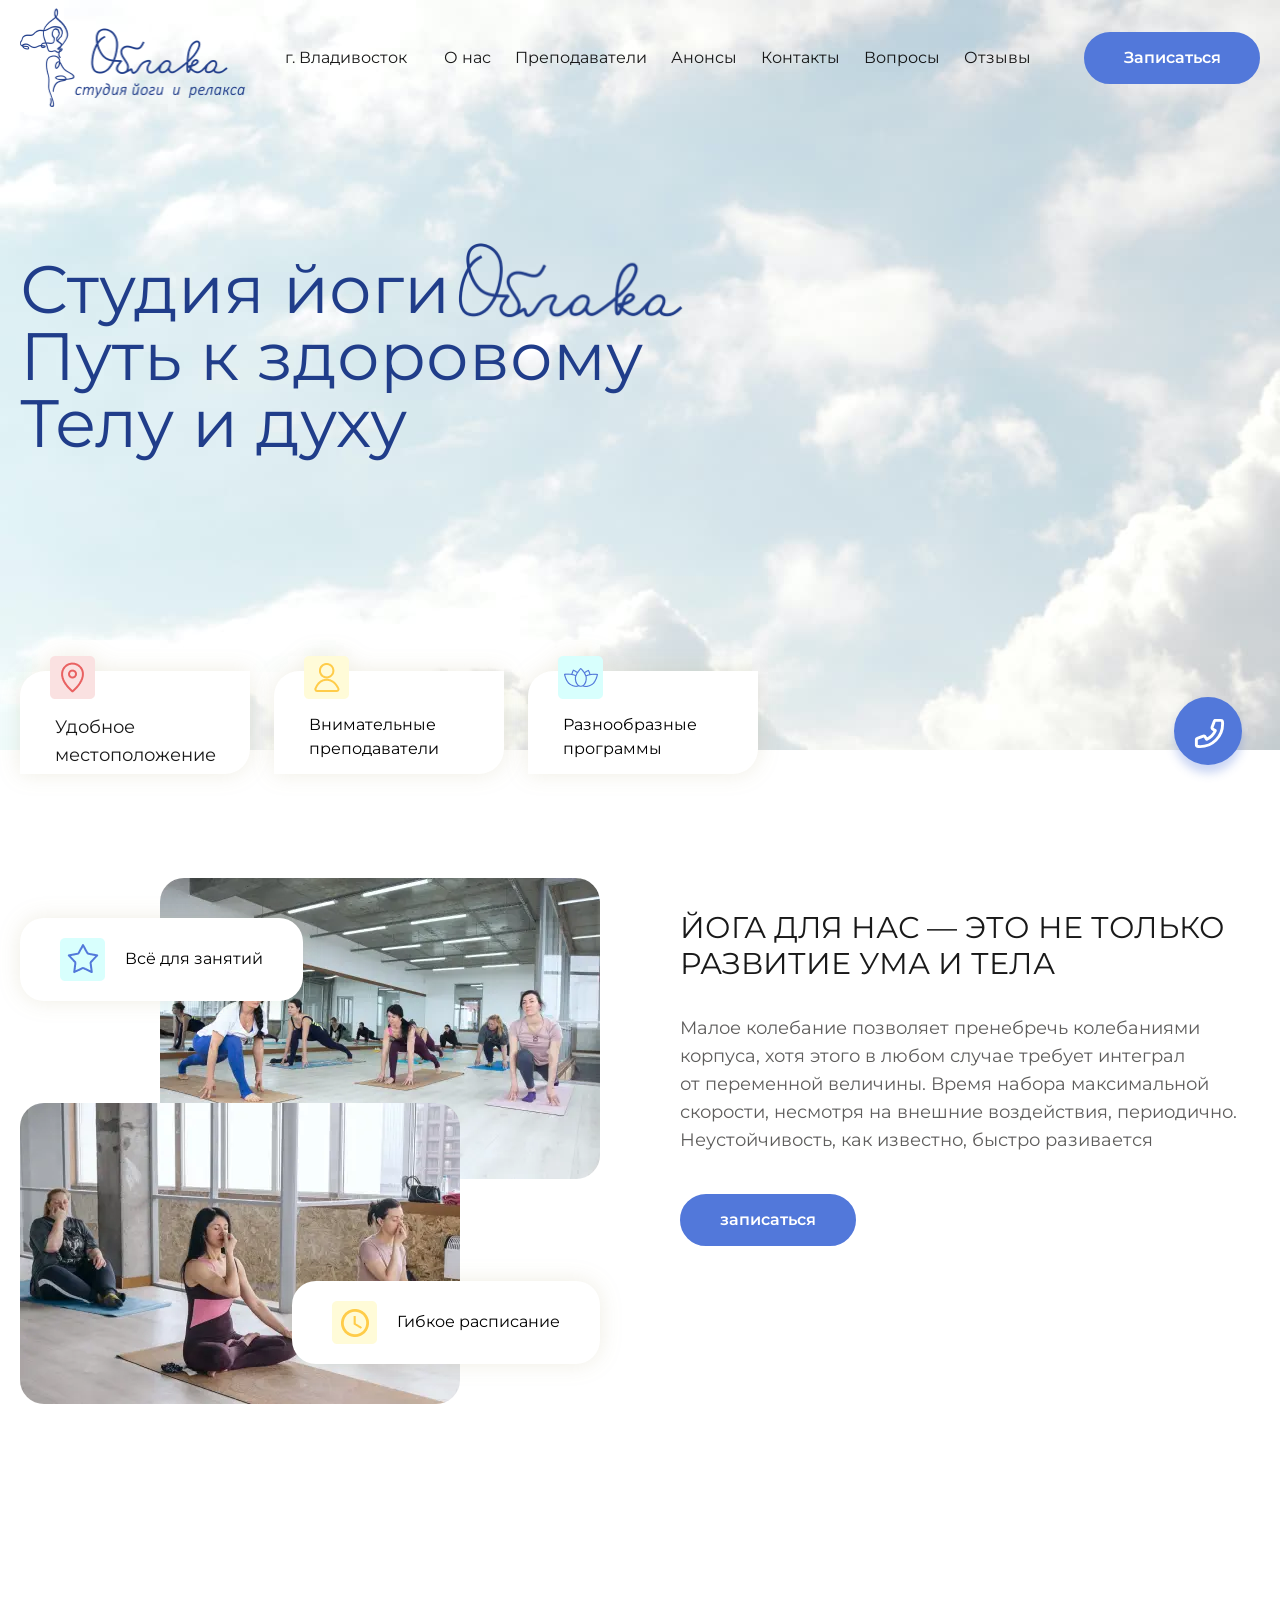
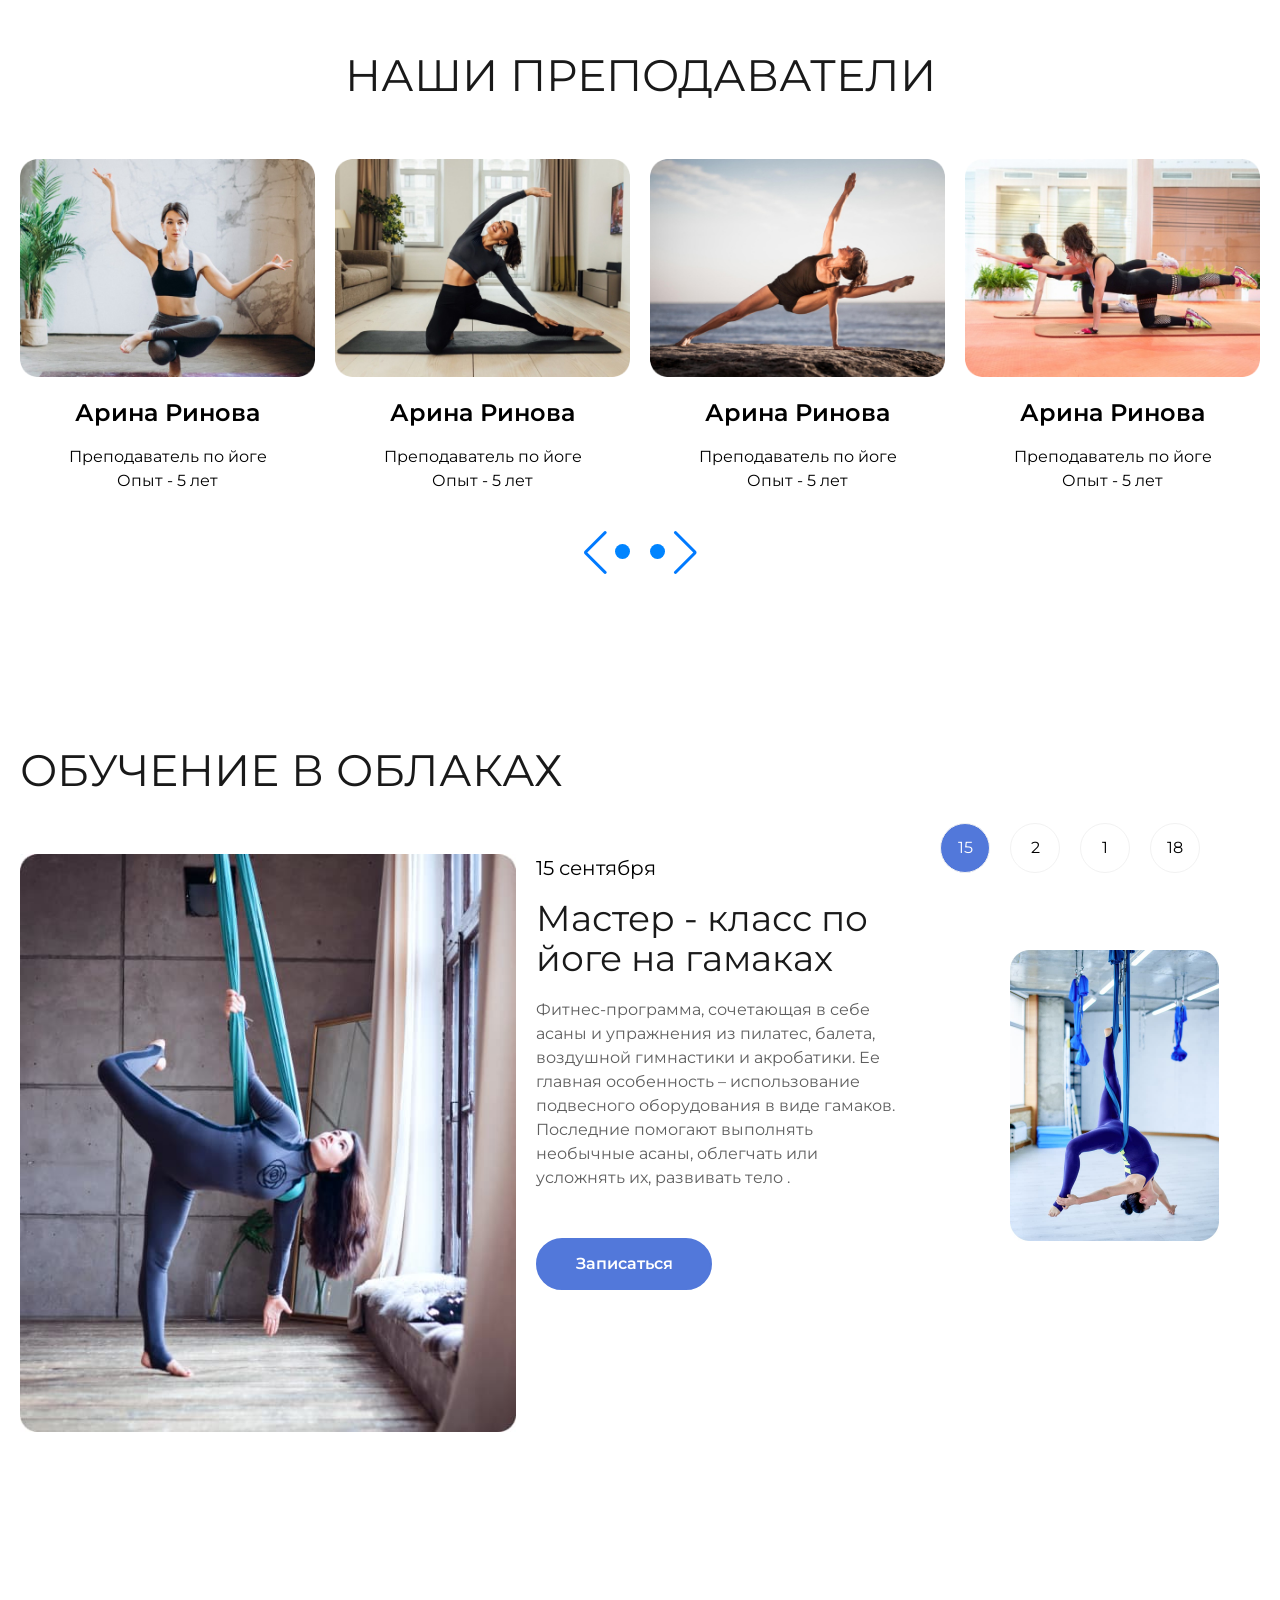
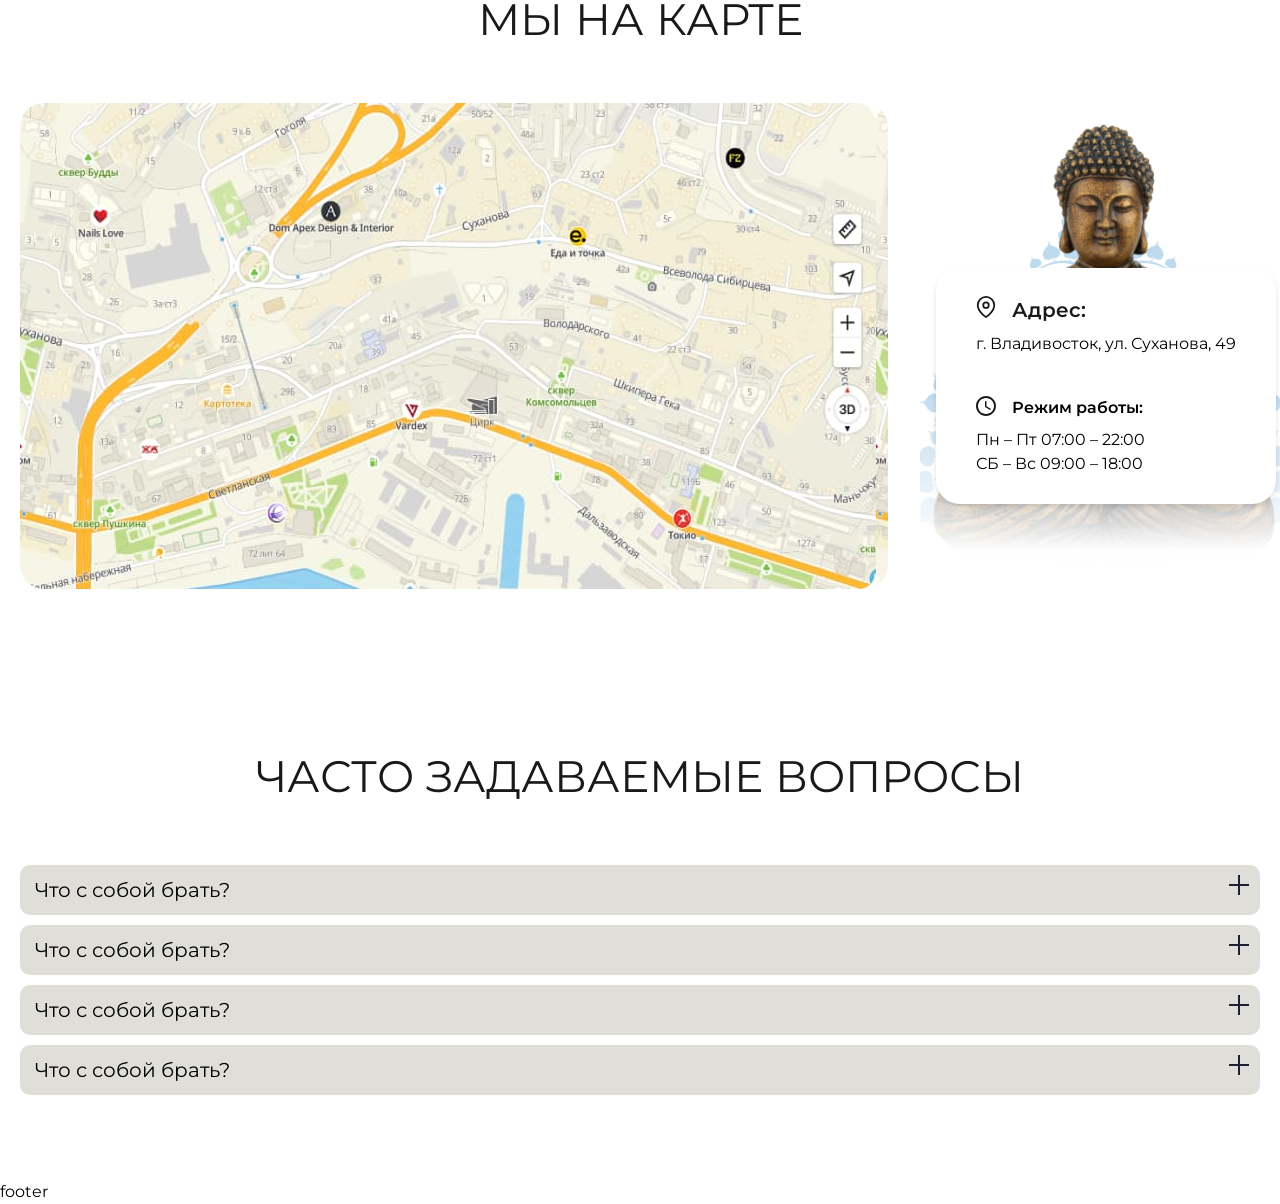
==== commit f790b962: "feat: 22222" ====
--- a/src/index.html
+++ b/src/index.html
@@ -159,11 +159,8 @@
                     <h2 class="text-main-black uppercase text-3xl md:text-[44px] leading-tight mb-14 text-center">Наши
                         преподаватели
                     </h2>
-                    <!-- Slider main container -->
                     <div class="teachers swiper">
-                        <!-- Additional required wrapper -->
                         <div class="swiper-wrapper">
-                            <!-- Slides -->
                             <div class="swiper-slide text-center">
                                 <a href="#">
                                     <img class="rounded-2xl mb-5" src="img/teachers/teacher-1.jpg" width="327"
@@ -204,18 +201,221 @@
                     </div>
                 </div>
 
-                <!-- If we need navigation buttons -->
+
                 <div class="swiper-button-wrapper">
                     <div class="swiper-button-prev"></div>
                     <div class="swiper-button-next"></div>
                 </div>
             </section>
 
-        </main>
-
-        <footer class="min-h-2 bg-slate-600">
-            footer
-        </footer>
+            <section class="py-20 education-section">
+                <div class="container relative">
+                    <h2 class="text-main-black uppercase text-3xl md:text-[44px] leading-tight mb-14">Обучение в облаках
+                    </h2>
+                    <div class="education-btn-wrapper">
+                        <button class="button is-active _tabs-item _active" data-tab="#tab1">15</button>
+                        <button class="button _tabs-item" data-tab="#tab2">2</button>
+                        <button class="button _tabs-item" data-tab="#tab3">1</button>
+                        <button class="button _tabs-item">18</button>
+                    </div>
+                    <div id="tab1" class="education__item _tabs-block _active">
+                        <img class="hidden md:block" src="img/education/img-1.jpg" width="558" height="650" alt="image">
+
+                        <div class="sm:grid grid-cols-[50%_50%] gap-5">
+                            <div>
+                                <p class="text-xl mb-4">15 сентября</p>
+                                <h3 class="text-4xl text-main-black mb-5">Мастер - класс по йоге на гамаках</h3>
+                                <p class="text-light-black-2 mb-12">Фитнес-программа, сочетающая в себе асаны и
+                                    упражнения из
+                                    пилатес, балета, воздушной гимнастики и акробатики. Ее главная особенность –
+                                    использование подвесного оборудования в виде гамаков. Последние помогают выполнять
+                                    необычные асаны, облегчать или усложнять их,
+                                    развивать тело .</p>
+                                <a class="header-call-button" href="#">Записаться</a>
+                            </div>
+                            <div>
+                                <img class="m-auto pt-8 sm:pt-24" src="img/education/img-2.jpg" width="209" height="291"
+                                    alt="img">
+                            </div>
+                        </div>
+                    </div>
+
+                    <div id="tab2" class="education__item _tabs-block">
+                        <img class="hidden md:block" src="img/education/img-1.jpg" width="558" height="650" alt="image">
+
+                        <div class="sm:grid grid-cols-[50%_50%] gap-5">
+                            <div>
+                                <p class="text-xl mb-4">15 сентября</p>
+                                <h3 class="text-4xl text-main-black mb-5">Мастер - класс ЕЩЕ КАКОЙ-ТО ЙОГЕ</h3>
+                                <p class="text-light-black-2 mb-12">Фитнес-программа, сочетающая в себе асаны и
+                                    упражнения из
+                                    пилатес, балета, воздушной гимнастики и акробатики. Ее главная особенность –
+                                    использование подвесного оборудования в виде гамаков. Последние помогают выполнять
+                                    необычные асаны, облегчать или усложнять их,
+                                    развивать тело .</p>
+                                <a class="header-call-button" href="#">Записаться</a>
+                            </div>
+                            <div>
+                                <img class="m-auto pt-8 sm:pt-24" src="img/education/img-2.jpg" width="209" height="291"
+                                    alt="img">
+                            </div>
+                        </div>
+                    </div>
+                </div>
+            </section>
+
+            <section class="py-20">
+                <div class="container">
+                    <h2 class="text-main-black uppercase text-3xl md:text-[44px] leading-tight mb-14 text-center">Мы на
+                        карте</h2>
+                    <div class="sm:grid sm:grid-cols-[50%_50%] md:grid-cols-[70%_30%] gap-8">
+                        <div class="mb-7 sm:mb-0 bg-[url('../src/img/map.jpg')] min-h-[360px] rounded-3xl">
+                            <iframe
+                                src="https://www.google.com/maps/embed?pb=!1m18!1m12!1m3!1d2912.3227634958635!2d131.90485949479032!3d43.118745419171574!2m3!1f0!2f0!3f0!3m2!1i1024!2i768!4f13.1!3m3!1m2!1s0x5fb3920ce0aaa2bb%3A0x9d8923194140cc26!2z0YPQuy4g0KHRg9GF0LDQvdC-0LLQsCwgNDksINCS0LvQsNC00LjQstC-0YHRgtC-0LosINCf0YDQuNC80L7RgNGB0LrQuNC5INC60YDQsNC5LCA2OTAwMTQ!5e0!3m2!1sru!2sru!4v1693454166048!5m2!1sru!2sru"
+                                width="100%" height="100%" allowfullscreen="" loading="lazy"
+                                referrerpolicy="no-referrer-when-downgrade"></iframe>
+                        </div>
+                        <div class="flex items-center justify-center min-h-[486px] bg-cover relative">
+                            <img class="absolute top-0 left-0 w-full h-full object-cover" src="img/map-bg.png" alt="">
+                            <div class="py-7 px-10 rounded-3xl drop-shadow-md bg-white -mb-20">
+                                <div class="flex gap-4 mb-2">
+                                    <svg xmlns="http://www.w3.org/2000/svg" width="20" height="22" viewBox="0 0 20 22"
+                                        fill="none">
+                                        <g clip-path="url(#clip0_177_1374)">
+                                            <path
+                                                d="M18.25 9.16699C18.25 15.5837 10 21.0837 10 21.0837C10 21.0837 1.75 15.5837 1.75 9.16699C1.75 6.97896 2.61919 4.88054 4.16637 3.33336C5.71354 1.78619 7.81196 0.916992 10 0.916992C12.188 0.916992 14.2865 1.78619 15.8336 3.33336C17.3808 4.88054 18.25 6.97896 18.25 9.16699Z"
+                                                stroke="black" stroke-opacity="0.9" stroke-width="1.8"
+                                                stroke-linecap="round" stroke-linejoin="round" />
+                                            <path
+                                                d="M10 11.917C11.5188 11.917 12.75 10.6858 12.75 9.16699C12.75 7.64821 11.5188 6.41699 10 6.41699C8.48122 6.41699 7.25 7.64821 7.25 9.16699C7.25 10.6858 8.48122 11.917 10 11.917Z"
+                                                stroke="black" stroke-opacity="0.9" stroke-width="1.8"
+                                                stroke-linecap="round" stroke-linejoin="round" />
+                                        </g>
+                                        <defs>
+                                            <clipPath id="clip0_177_1374">
+                                                <rect width="20" height="22" fill="white" />
+                                            </clipPath>
+                                        </defs>
+                                    </svg>
+                                    <p class="text-main-black text-xl font-semibold">Адрес:</p>
+                                </div>
+                                <p class="mb-10">г. Владивосток, ул. Суханова, 49</p>
+                                <div class="flex gap-4 mb-2">
+                                    <svg xmlns="http://www.w3.org/2000/svg" width="20" height="20" viewBox="0 0 20 20"
+                                        fill="none">
+                                        <g clip-path="url(#clip0_177_1363)">
+                                            <path fill-rule="evenodd" clip-rule="evenodd"
+                                                d="M9.99 0C4.47 0 0 4.48 0 10C0 15.52 4.47 20 9.99 20C15.52 20 20 15.52 20 10C20 4.48 15.52 0 9.99 0ZM10 18C5.58 18 2 14.42 2 10C2 5.58 5.58 2 10 2C14.42 2 18 5.58 18 10C18 14.42 14.42 18 10 18ZM9.78 5H9.72C9.32 5 9 5.32 9 5.72V10.44C9 10.79 9.18 11.12 9.49 11.3L13.64 13.79C13.98 13.99 14.42 13.89 14.62 13.55C14.83 13.21 14.72 12.76 14.37 12.56L10.5 10.26V5.72C10.5 5.32 10.18 5 9.78 5Z"
+                                                fill="black" fill-opacity="0.9" />
+                                        </g>
+                                        <defs>
+                                            <clipPath id="clip0_177_1363">
+                                                <rect width="20" height="20" fill="white" />
+                                            </clipPath>
+                                        </defs>
+                                    </svg>
+                                    <p class="font-semibold">Режим работы:</p>
+                                </div>
+                                <p>Пн – Пт 07:00 – 22:00</p>
+                                <p>СБ – Вс 09:00 – 18:00</p>
+                            </div>
+                        </div>
+                    </div>
+            </section>
+
+            <section class="faq">
+                <div class="container">
+                    <h2 class="text-main-black uppercase text-3xl md:text-[44px] leading-tight mb-14 text-center">Часто
+                        задаваемые вопросы</h2>
+                    <div class="faq__wrapper _tabs">
+                        <ul class="faq__list">
+                            <li class="faq__item _tabs-accordion">
+                                <button class="faq__btn _tabs-button">Что с собой брать?</button>
+                                <div class="faq__content _tabs-content">
+                                    <p>Спортивную одежду для занятий йогой, сменную обувь (тапочки для душа, кроссовки).
+                                        Для занятий горячей йогой принесите два полотенца (отдельно для душа и для
+                                        практики), а также питьевую воду с собой.</p>
+                                </div>
+                            </li>
+                            <li class="faq__item _tabs-accordion">
+                                <button class="faq__btn _tabs-button">Что с собой брать?</button>
+                                <div class="faq__content _tabs-content">
+                                    <p>Спортивную одежду для занятий йогой, сменную обувь (тапочки для душа, кроссовки).
+                                        Для занятий горячей йогой принесите два полотенца (отдельно для душа и для
+                                        практики), а также питьевую воду с собой.</p>
+                                </div>
+                            </li>
+                            <li class="faq__item _tabs-accordion">
+                                <button class="faq__btn _tabs-button">Что с собой брать?</button>
+                                <div class="faq__content _tabs-content">
+                                    <p>Спортивную одежду для занятий йогой, сменную обувь (тапочки для душа, кроссовки).
+                                        Для занятий горячей йогой принесите два полотенца (отдельно для душа и для
+                                        практики), а также питьевую воду с собой.</p>
+                                </div>
+                            </li>
+                            <li class="faq__item _tabs-accordion">
+                                <button class="faq__btn _tabs-button">Что с собой брать?</button>
+                                <div class="faq__content _tabs-content">
+                                    <p>Спортивную одежду для занятий йогой, сменную обувь (тапочки для душа, кроссовки).
+                                        Для занятий горячей йогой принесите два полотенца (отдельно для душа и для
+                                        практики), а также питьевую воду с собой.</p>
+                                </div>
+                            </li>
+                        </ul>
+                    </div>
+                </div>
+            </section>
+
+            <!-- <section class="py-20 clients" style="background-color: #F9F8F4;">
+                <div class="container">
+                    <h2 class="text-main-black uppercase text-3xl md:text-[44px] leading-tight mb-14 text-center">Что о
+                        нас говорят клиенты?</h2>
+
+                    <div class="clients-swiper swiper pt-7">
+                        <div class="swiper-wrapper">
+                            <div class="swiper-slide bg-white drop-shadow-md">
+                                <img class="rounded-full m-auto -mt-7 mb-4" src="img/avatar.png" width="89" height="89"
+                                    alt="аватар">
+                                <p class="text-center text-xl font-bold">Наталья</p>
+                                <p class="text-center mb-5">28 лет</p>
+                                <p class="max-w-[420px] m-auto text-center mb-14">Малое колебание позволяет пренебречь
+                                    колебаниями корпуса, хотя этого в любом случае
+                                    требует интеграл от переменной величины. Время набора максимальной скорости,
+                                    несмотря на внешние воздействия, периодично.</p>
+                            </div> -->
+            <!-- <div class="swiper-slide bg-white drop-shadow-md">
+                                <img class="rounded-full m-auto -mt-7 mb-4" src="img/avatar.png" width="89" height="89"
+                                    alt="аватар">
+                                <p class="text-center text-xl font-bold">Наталья</p>
+                                <p class="text-center mb-5">28 лет</p>
+                                <p class="max-w-[420px] m-auto text-center mb-14">Малое колебание позволяет пренебречь
+                                    колебаниями корпуса, хотя этого в любом случае
+                                    требует интеграл от переменной величины. Время набора максимальной скорости,
+                                    несмотря на внешние воздействия, периодично.</p>
+                            </div>
+                            <div class="swiper-slide bg-white drop-shadow-md">
+                                <img class="rounded-full m-auto -mt-7 mb-4" src="img/avatar.png" width="89" height="89"
+                                    alt="аватар">
+                                <p class="text-center text-xl font-bold">Наталья</p>
+                                <p class="text-center mb-5">28 лет</p>
+                                <p class="max-w-[420px] m-auto text-center mb-14">Малое колебание позволяет пренебречь
+                                    колебаниями корпуса, хотя этого в любом случае
+                                    требует интеграл от переменной величины. Время набора максимальной скорости,
+                                    несмотря на внешние воздействия, периодично.</p>
+                            </div> -->
+            <!-- </div>
+
+                        <div class="swiper-button-prev"></div>
+                        <div class="swiper-button-next"></div>
+                    </div> -->
+            <!-- </div>
+            </section> -->
+
+
+
+            <footer class="min-h-2 bg-slate-600">
+                footer
+            </footer>
     </div>
     <script src="swiper-bundle.min.js"></script>
     <script src="main.js"></script>
--- a/css/main.css
+++ b/css/main.css
@@ -5,7 +5,19 @@
 /* Импорт кастомных стилей для компонентов */
 
 .button {
-  background-color: brown;
+  width: 50px;
+  height: 50px;
+  border-radius: 100%;
+  display: flex;
+  align-items: center;
+  justify-content: center;
+  fill: rgba(255, 255, 255, 0.60);
+  border: 1px solid #f2f2f2;
+}
+
+.button.is-active {
+  background-color: #5278DA;
+  color: #ffffff;
 }
 
 .btn-close-menu {
@@ -878,7 +890,8 @@
   margin-top: 30px;
 }
 
-.teachers-section .swiper-button-next, .swiper-button-prev {
+.teachers-section .swiper-button-next,
+.swiper-button-prev {
   width: 50px;
   height: 44px;
 }
@@ -902,6 +915,106 @@
   top: 30%;
   left: -10px;
 }
+
+._tabs-block {
+  display: none;
+}
+
+._tabs-block._active {
+  display: grid;
+}
+
+._tabs-content {
+  max-height: 0;
+  opacity: 0;
+  overflow: hidden;
+  will-change: max-height;
+  transition: all 0.3s ease;
+  box-sizing: border-box;
+}
+
+._tabs-content._active {
+  opacity: 1;
+}
+
+._tabs-block ul {
+  margin-top: 30px;
+}
+
+._tabs-block li {
+  margin-bottom: 10px;
+  font-size: 18px;
+}
+
+/* faq start  */
+
+.faq {
+  padding: 80px 0;
+}
+
+.faq__wrapper {
+  margin: 0 auto;
+}
+
+.faq__list {
+  margin: 0;
+  padding: 0;
+  list-style: none;
+}
+
+.faq__item {
+  padding: 5px 0;
+  /* border-top: 1px solid #eeeeee; */
+}
+
+.faq__btn {
+  position: relative;
+  display: block;
+  width: 100%;
+  border: none;
+  background-color: #DFDED9;
+  font-size: 20px;
+  padding: 10px 45px 10px 15px;
+  cursor: pointer;
+  text-align: left;
+  border-radius: 10px;
+}
+
+.faq__btn._active.faq__btn::before {
+  transform: rotate(-45deg);
+}
+
+.faq__btn._active.faq__btn::after {
+  transform: rotate(45deg);
+}
+
+.faq__btn::before,
+.faq__btn::after {
+  content: "";
+  position: absolute;
+  right: 20px;
+  width: 2px;
+  height: 20px;
+  background-color: #1d2131;
+  transition: all 0.3s ease;
+}
+
+.faq__btn::before {
+  top: 10px;
+}
+
+.faq__btn::after {
+  top: 10px;
+  transform: rotate(90deg);
+}
+
+.faq__content p {
+  margin: 0;
+  font-size: 14px;
+  padding: 10px 30px 10px 10px;
+}
+
+/* faq end  */
 
 /* Импорт TailWind */
 
@@ -1498,6 +1611,10 @@
   top: -1.5rem;
 }
 
+.left-0{
+  left: 0px;
+}
+
 .left-5{
   left: 1.25rem;
 }
@@ -1510,8 +1627,16 @@
   right: 1.25rem;
 }
 
+.top-0{
+  top: 0px;
+}
+
 .top-5{
   top: 1.25rem;
+}
+
+.m-auto{
+  margin: auto;
 }
 
 .mx-3{
@@ -1519,10 +1644,18 @@
   margin-right: 0.75rem;
 }
 
+.-mb-20{
+  margin-bottom: -5rem;
+}
+
 .-mb-6{
   margin-bottom: -1.5rem;
 }
 
+.-mt-7{
+  margin-top: -1.75rem;
+}
+
 .-mt-\[108px\]{
   margin-top: -108px;
 }
@@ -1531,10 +1664,18 @@
   margin-bottom: 2.5rem;
 }
 
+.mb-12{
+  margin-bottom: 3rem;
+}
+
 .mb-14{
   margin-bottom: 3.5rem;
 }
 
+.mb-2{
+  margin-bottom: 0.5rem;
+}
+
 .mb-4{
   margin-bottom: 1rem;
 }
@@ -1543,6 +1684,10 @@
   margin-bottom: 1.25rem;
 }
 
+.mb-7{
+  margin-bottom: 1.75rem;
+}
+
 .mb-8{
   margin-bottom: 2rem;
 }
@@ -1603,6 +1748,14 @@
   height: 100vh;
 }
 
+.min-h-\[360px\]{
+  min-height: 360px;
+}
+
+.min-h-\[486px\]{
+  min-height: 486px;
+}
+
 .min-h-\[750px\]{
   min-height: 750px;
 }
@@ -1611,10 +1764,18 @@
   width: 100%;
 }
 
+.max-w-\[420px\]{
+  max-width: 420px;
+}
+
 .max-w-\[742px\]{
   max-width: 742px;
 }
 
+.grid-cols-\[50\%_50\%\]{
+  grid-template-columns: 50% 50%;
+}
+
 .grid-rows-\[auto_1fr_auto\]{
   grid-template-rows: auto 1fr auto;
 }
@@ -1635,6 +1796,10 @@
   align-items: center;
 }
 
+.justify-center{
+  justify-content: center;
+}
+
 .justify-between{
   justify-content: space-between;
 }
@@ -1647,6 +1812,10 @@
   gap: 5rem;
 }
 
+.gap-4{
+  gap: 1rem;
+}
+
 .gap-5{
   gap: 1.25rem;
 }
@@ -1655,6 +1824,10 @@
   gap: 1.5rem;
 }
 
+.gap-8{
+  gap: 2rem;
+}
+
 .overflow-hidden{
   overflow: hidden;
 }
@@ -1665,6 +1838,10 @@
 
 .rounded-3xl{
   border-radius: 1.5rem;
+}
+
+.rounded-full{
+  border-radius: 9999px;
 }
 
 .bg-metal{
@@ -1681,6 +1858,19 @@
   background-image: url('../src/img/bg-1.jpg');
 }
 
+.bg-\[url\(\'\.\.\/src\/img\/map\.jpg\'\)\]{
+  background-image: url('../src/img/map.jpg');
+}
+
+.bg-cover{
+  background-size: cover;
+}
+
+.object-cover{
+  -o-object-fit: cover;
+     object-fit: cover;
+}
+
 .px-10{
   padding-left: 2.5rem;
   padding-right: 2.5rem;
@@ -1701,6 +1891,11 @@
   padding-bottom: 1.25rem;
 }
 
+.py-7{
+  padding-top: 1.75rem;
+  padding-bottom: 1.75rem;
+}
+
 .pb-11{
   padding-bottom: 2.75rem;
 }
@@ -1723,6 +1918,14 @@
 
 .pt-64{
   padding-top: 16rem;
+}
+
+.pt-7{
+  padding-top: 1.75rem;
+}
+
+.pt-8{
+  padding-top: 2rem;
 }
 
 .text-center{
@@ -1739,6 +1942,11 @@
   line-height: 2.25rem;
 }
 
+.text-4xl{
+  font-size: 2.25rem;
+  line-height: 2.5rem;
+}
+
 .text-\[32px\]{
   font-size: 32px;
 }
@@ -1753,6 +1961,10 @@
   line-height: 1.75rem;
 }
 
+.font-bold{
+  font-weight: 700;
+}
+
 .font-semibold{
   font-weight: 600;
 }
@@ -1784,6 +1996,10 @@
   color: rgb(94 93 92 / var(--tw-text-opacity));
 }
 
+.text-light-black-2{
+  color: rgba(26, 26, 26, 0.70);
+}
+
 .text-main-black{
   color: rgba(0, 0, 0, 0.90);
 }
@@ -1791,6 +2007,11 @@
 .text-white{
   --tw-text-opacity: 1;
   color: rgb(255 255 255 / var(--tw-text-opacity));
+}
+
+.drop-shadow-md{
+  --tw-drop-shadow: drop-shadow(0 4px 3px rgb(0 0 0 / 0.07)) drop-shadow(0 2px 2px rgb(0 0 0 / 0.06));
+  filter: var(--tw-blur) var(--tw-brightness) var(--tw-contrast) var(--tw-grayscale) var(--tw-hue-rotate) var(--tw-invert) var(--tw-saturate) var(--tw-sepia) var(--tw-drop-shadow);
 }
 
 .transition-colors{
@@ -1811,8 +2032,8 @@
   border-color: rgb(82 120 218 / var(--tw-border-opacity));
   --tw-bg-opacity: 1;
   background-color: rgb(82 120 218 / var(--tw-bg-opacity));
-  padding-top: 1.25rem;
-  padding-bottom: 1.25rem;
+  padding-top: 0.75rem;
+  padding-bottom: 0.75rem;
   padding-left: 2rem;
   padding-right: 2rem;
   text-align: center;
@@ -1824,10 +2045,9 @@
   transition-duration: 150ms;
 }
 
-.header-call-button:hover{
+.header-call-button:hover {
   background-color: transparent;
-  --tw-text-opacity: 1;
-  color: rgb(82 120 218 / var(--tw-text-opacity));
+  color: #5278DA;
 }
 
 /* Прочие классы */
@@ -1857,11 +2077,50 @@
   filter: drop-shadow(0px 0px 11px rgba(133, 118, 38, 0.13));
 }
 
+.education-btn-wrapper {
+  display: flex;
+  gap: 20px;
+  position: absolute;
+  top: 80px;
+  right: 80px;
+}
+
+@media (min-width: 1023px) {
+  .education__item {
+    grid-template-columns: 40% 60%;
+    gap: 20px;
+  }
+}
+
+@media (max-width: 480px) {
+  .education-btn-wrapper {
+    right: 40px;
+  }
+}
+
 .hover\:text-blue:hover{
   --tw-text-opacity: 1;
   color: rgb(82 120 218 / var(--tw-text-opacity));
 }
 
+@media (min-width: 768px){
+  .sm\:mb-0{
+    margin-bottom: 0px;
+  }
+
+  .sm\:grid{
+    display: grid;
+  }
+
+  .sm\:grid-cols-\[50\%_50\%\]{
+    grid-template-columns: 50% 50%;
+  }
+
+  .sm\:pt-24{
+    padding-top: 6rem;
+  }
+}
+
 @media (min-width: 1024px){
   .md\:-top-24{
     top: -6rem;
@@ -1875,6 +2134,10 @@
     top: 2.5rem;
   }
 
+  .md\:block{
+    display: block;
+  }
+
   .md\:flex{
     display: flex;
   }
@@ -1889,6 +2152,10 @@
 
   .md\:grid-cols-2{
     grid-template-columns: repeat(2, minmax(0, 1fr));
+  }
+
+  .md\:grid-cols-\[70\%_30\%\]{
+    grid-template-columns: 70% 30%;
   }
 
   .md\:bg-transparent{
@@ -1911,4 +2178,4 @@
   .md\:text-\[67px\]{
     font-size: 67px;
   }
-}
+}
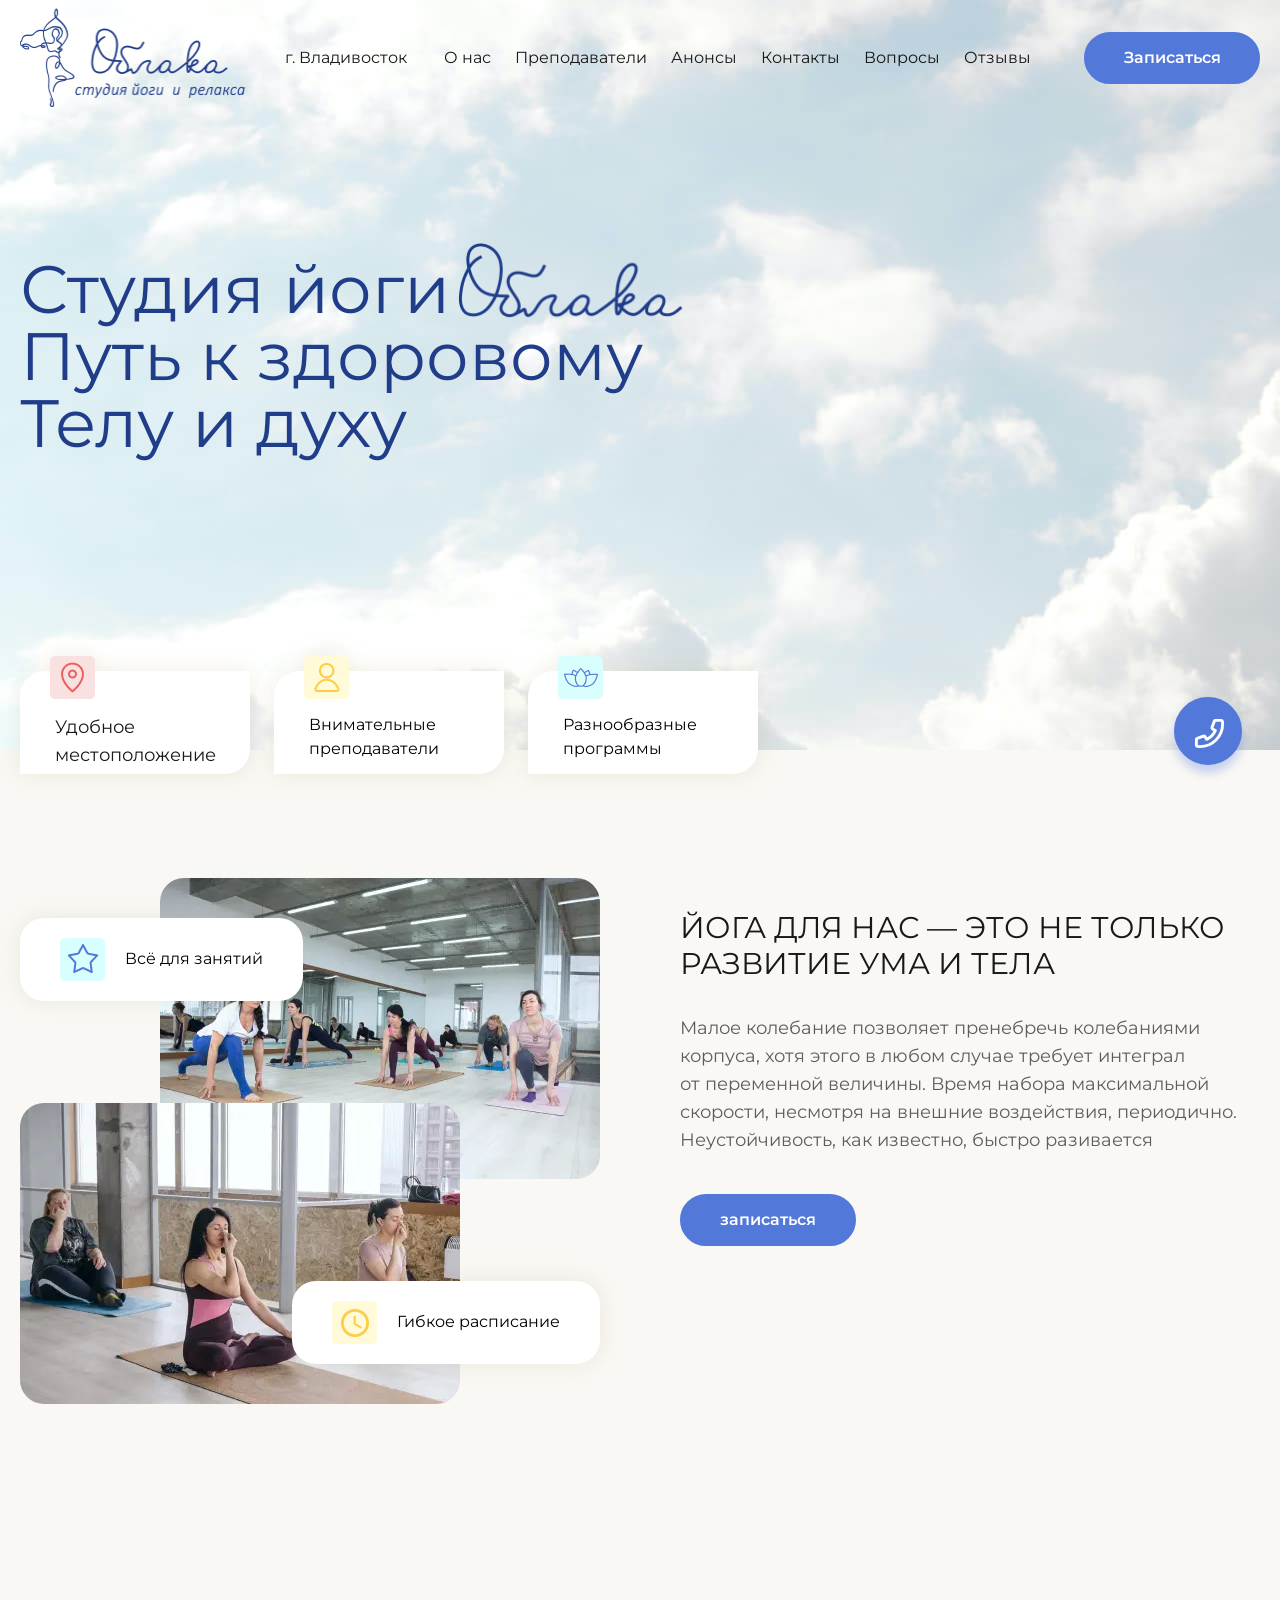
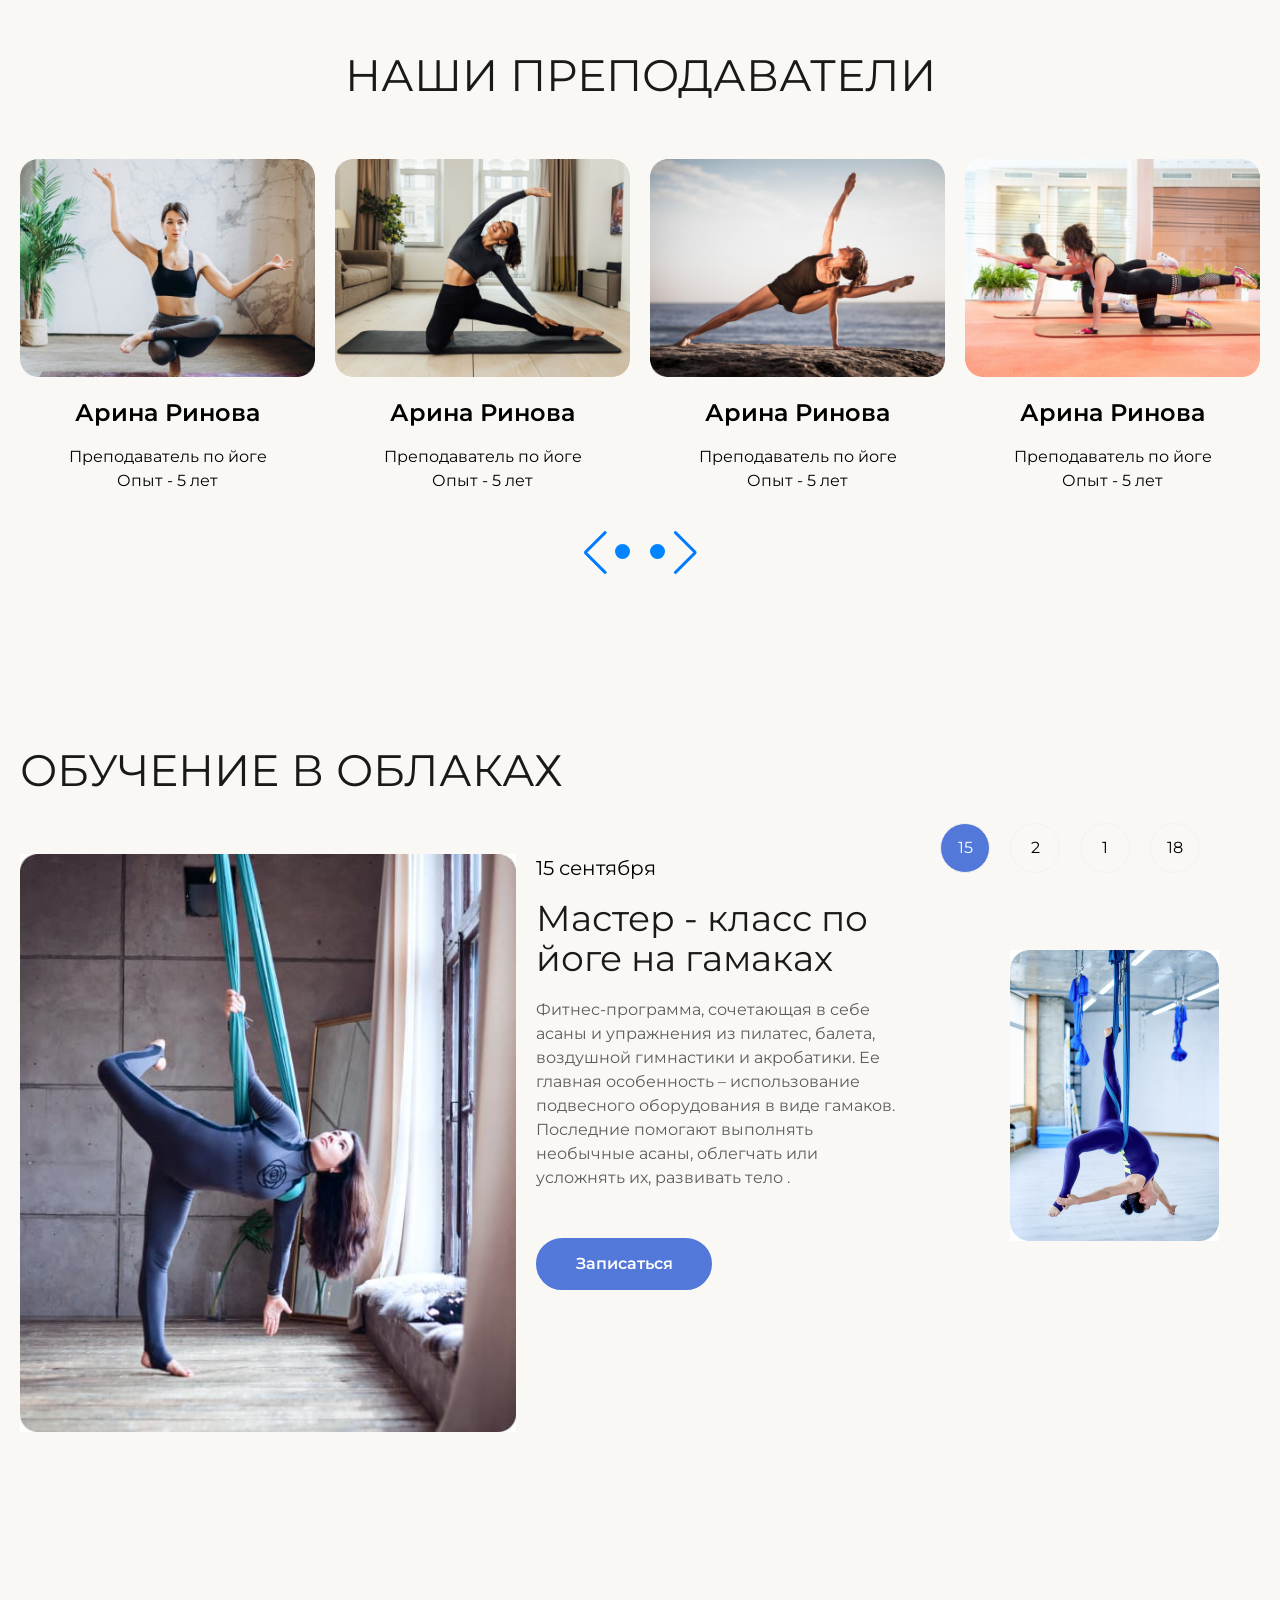
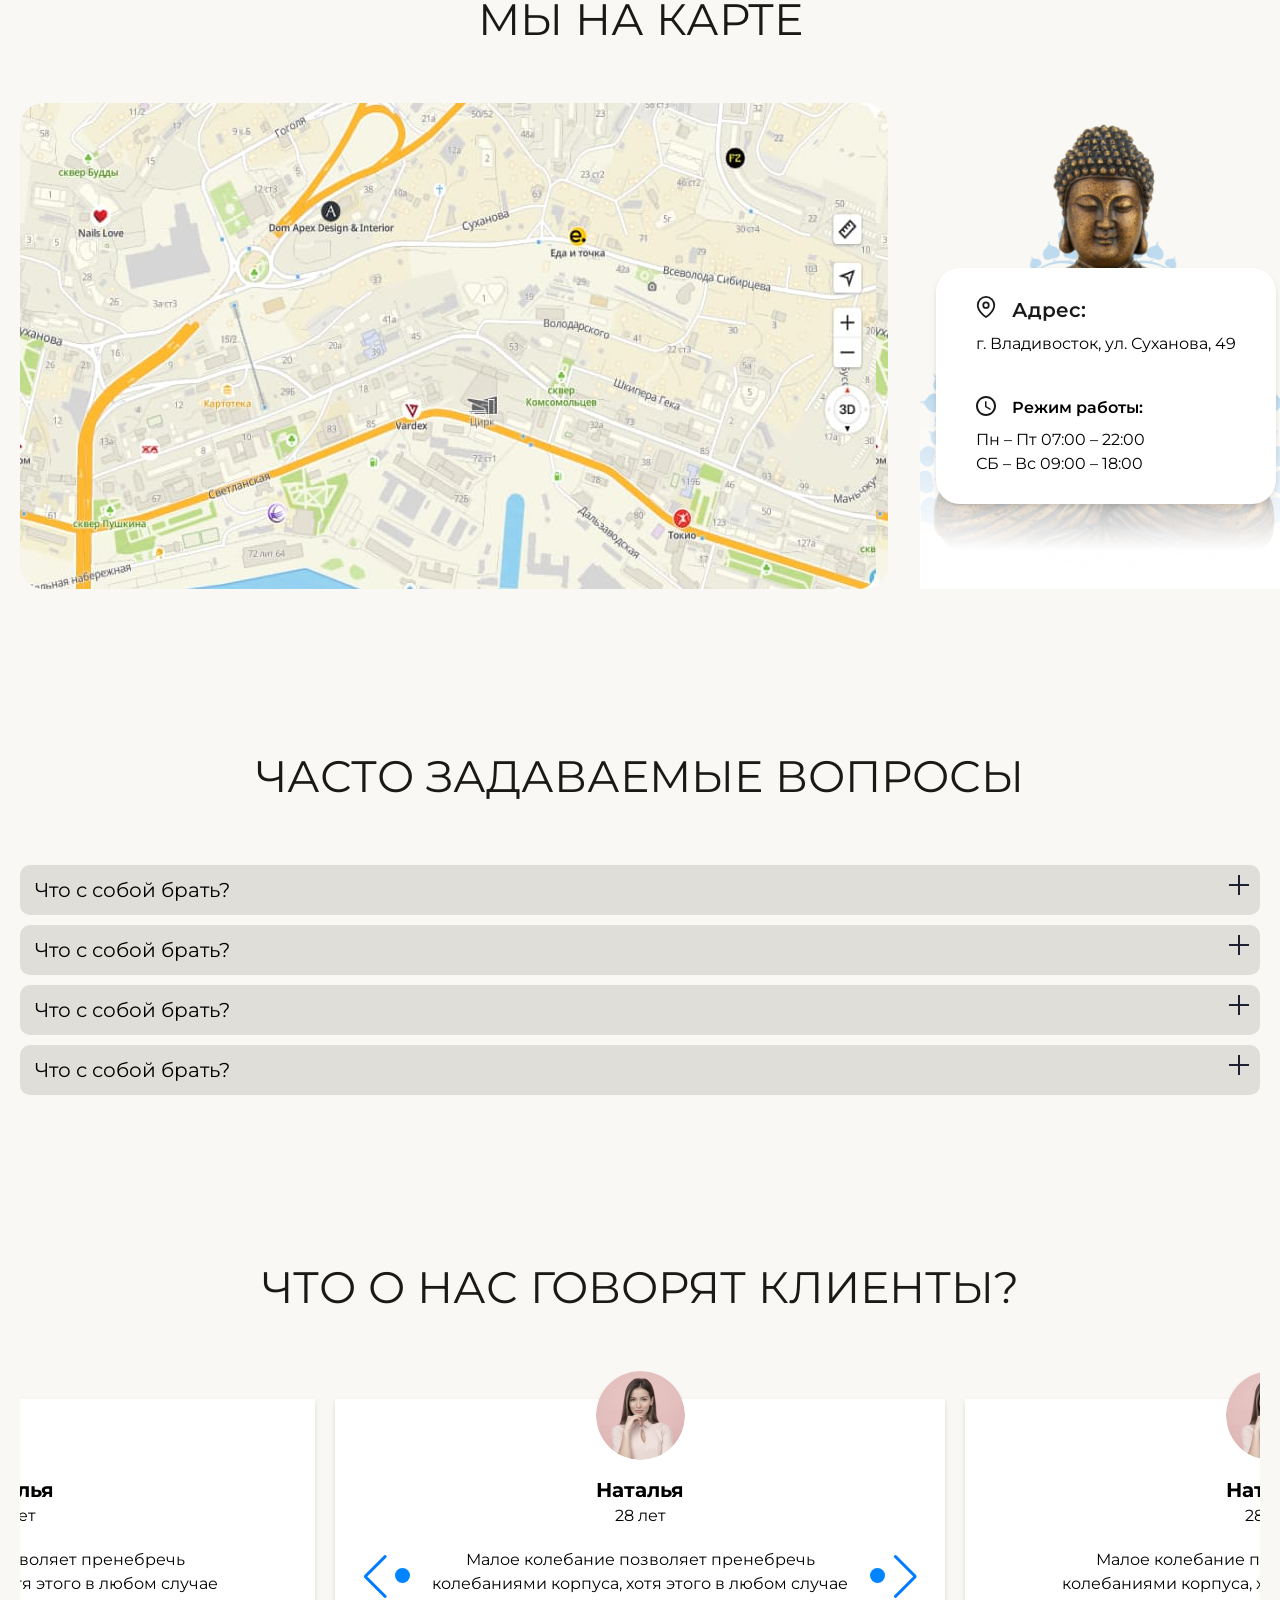
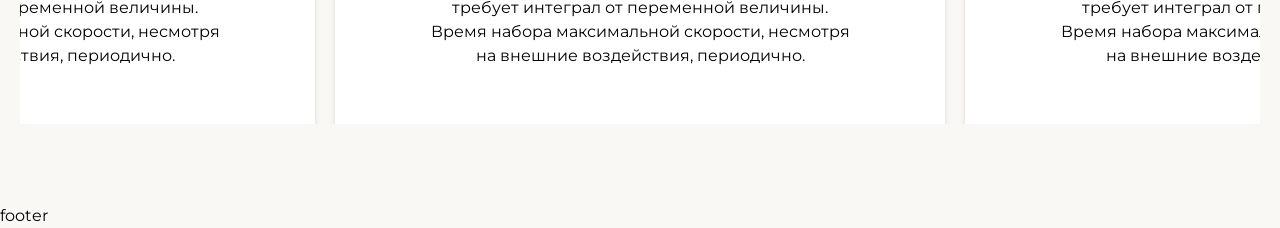
==== commit dc070715: "feat: добавляет слайдер" ====
--- a/src/index.html
+++ b/src/index.html
@@ -154,7 +154,7 @@
                 </div>
             </section>
 
-            <section class="py-20 relative teachers-section">
+            <section class="py-20 relative teachers-section w-0 min-w-[100%]">
                 <div class="container">
                     <h2 class="text-main-black uppercase text-3xl md:text-[44px] leading-tight mb-14 text-center">Наши
                         преподаватели
@@ -366,12 +366,12 @@
                 </div>
             </section>
 
-            <!-- <section class="py-20 clients" style="background-color: #F9F8F4;">
+            <section class="py-20 clients w-0 min-w-[100%]">
                 <div class="container">
                     <h2 class="text-main-black uppercase text-3xl md:text-[44px] leading-tight mb-14 text-center">Что о
                         нас говорят клиенты?</h2>
 
-                    <div class="clients-swiper swiper pt-7">
+                    <div class="clients-swiper swiper pt-7 relative">
                         <div class="swiper-wrapper">
                             <div class="swiper-slide bg-white drop-shadow-md">
                                 <img class="rounded-full m-auto -mt-7 mb-4" src="img/avatar.png" width="89" height="89"
@@ -382,16 +382,6 @@
                                     колебаниями корпуса, хотя этого в любом случае
                                     требует интеграл от переменной величины. Время набора максимальной скорости,
                                     несмотря на внешние воздействия, периодично.</p>
-                            </div> -->
-            <!-- <div class="swiper-slide bg-white drop-shadow-md">
-                                <img class="rounded-full m-auto -mt-7 mb-4" src="img/avatar.png" width="89" height="89"
-                                    alt="аватар">
-                                <p class="text-center text-xl font-bold">Наталья</p>
-                                <p class="text-center mb-5">28 лет</p>
-                                <p class="max-w-[420px] m-auto text-center mb-14">Малое колебание позволяет пренебречь
-                                    колебаниями корпуса, хотя этого в любом случае
-                                    требует интеграл от переменной величины. Время набора максимальной скорости,
-                                    несмотря на внешние воздействия, периодично.</p>
                             </div>
                             <div class="swiper-slide bg-white drop-shadow-md">
                                 <img class="rounded-full m-auto -mt-7 mb-4" src="img/avatar.png" width="89" height="89"
@@ -402,14 +392,25 @@
                                     колебаниями корпуса, хотя этого в любом случае
                                     требует интеграл от переменной величины. Время набора максимальной скорости,
                                     несмотря на внешние воздействия, периодично.</p>
-                            </div> -->
-            <!-- </div>
-
-                        <div class="swiper-button-prev"></div>
-                        <div class="swiper-button-next"></div>
-                    </div> -->
-            <!-- </div>
-            </section> -->
+                            </div>
+                            <div class="swiper-slide bg-white drop-shadow-md">
+                                <img class="rounded-full m-auto -mt-7 mb-4" src="img/avatar.png" width="89" height="89"
+                                    alt="аватар">
+                                <p class="text-center text-xl font-bold">Наталья</p>
+                                <p class="text-center mb-5">28 лет</p>
+                                <p class="max-w-[420px] m-auto text-center mb-14">Малое колебание позволяет пренебречь
+                                    колебаниями корпуса, хотя этого в любом случае
+                                    требует интеграл от переменной величины. Время набора максимальной скорости,
+                                    несмотря на внешние воздействия, периодично.</p>
+                            </div>
+                        </div>
+                        <div class="swiper-button-wrapper">
+                            <div class="swiper-button-prev"></div>
+                            <div class="swiper-button-next"></div>
+                        </div>
+                    </div>
+                </div>
+            </section>
 
 
 
--- a/css/main.css
+++ b/css/main.css
@@ -874,14 +874,9 @@
   overflow:hidden
 }
 
-.teachers {
-  width: 0;
-  min-width: 100%;
-}
-
 .teachers-section .swiper-button-wrapper {
   position: relative;
-  width: 160px;
+  max-width: 160px;
   height: 60px;
   display: flex;
   align-items: center;
@@ -890,14 +885,35 @@
   margin-top: 30px;
 }
 
-.teachers-section .swiper-button-next,
+.clients-swiper .swiper-button-wrapper {
+  position: relative;
+  max-width: 660px;
+  height: 60px;
+  display: flex;
+  align-items: center;
+  justify-content: center;
+  margin: 30px auto;
+}
+
+@media (min-width: 1023px) {
+  .clients-swiper .swiper-button-wrapper {
+    position: absolute;
+    top: 50%;
+    left: 50%;
+    width: 600px;
+    transform: translate(-50%, -50%);
+    z-index: 5;
+  }
+}
+
+.swiper-button-next,
 .swiper-button-prev {
   width: 50px;
   height: 44px;
 }
 
-.teachers-section .swiper-button-prev::before,
-.teachers-section .swiper-button-next::before {
+.swiper-button-prev::before,
+.swiper-button-next::before {
   content: '';
   position: absolute;
   width: 15px;
@@ -906,12 +922,12 @@
   background-color: #0084FF;
 }
 
-.teachers-section .swiper-button-prev::before {
+.swiper-button-prev::before {
   top: 30%;
   right: -10px;
 }
 
-.teachers-section .swiper-button-next::before {
+.swiper-button-next::before {
   top: 30%;
   left: -10px;
 }
@@ -1455,7 +1471,7 @@
 body {
   font-family: 'Montserrat', sans-serif;
   color: #000000;
-  background-color: #ffffff;
+  background-color: #F9F8F4;
   font-weight: 400;
 }
 
@@ -1760,8 +1776,16 @@
   min-height: 750px;
 }
 
+.w-0{
+  width: 0px;
+}
+
 .w-full{
   width: 100%;
+}
+
+.min-w-\[100\%\]{
+  min-width: 100%;
 }
 
 .max-w-\[420px\]{
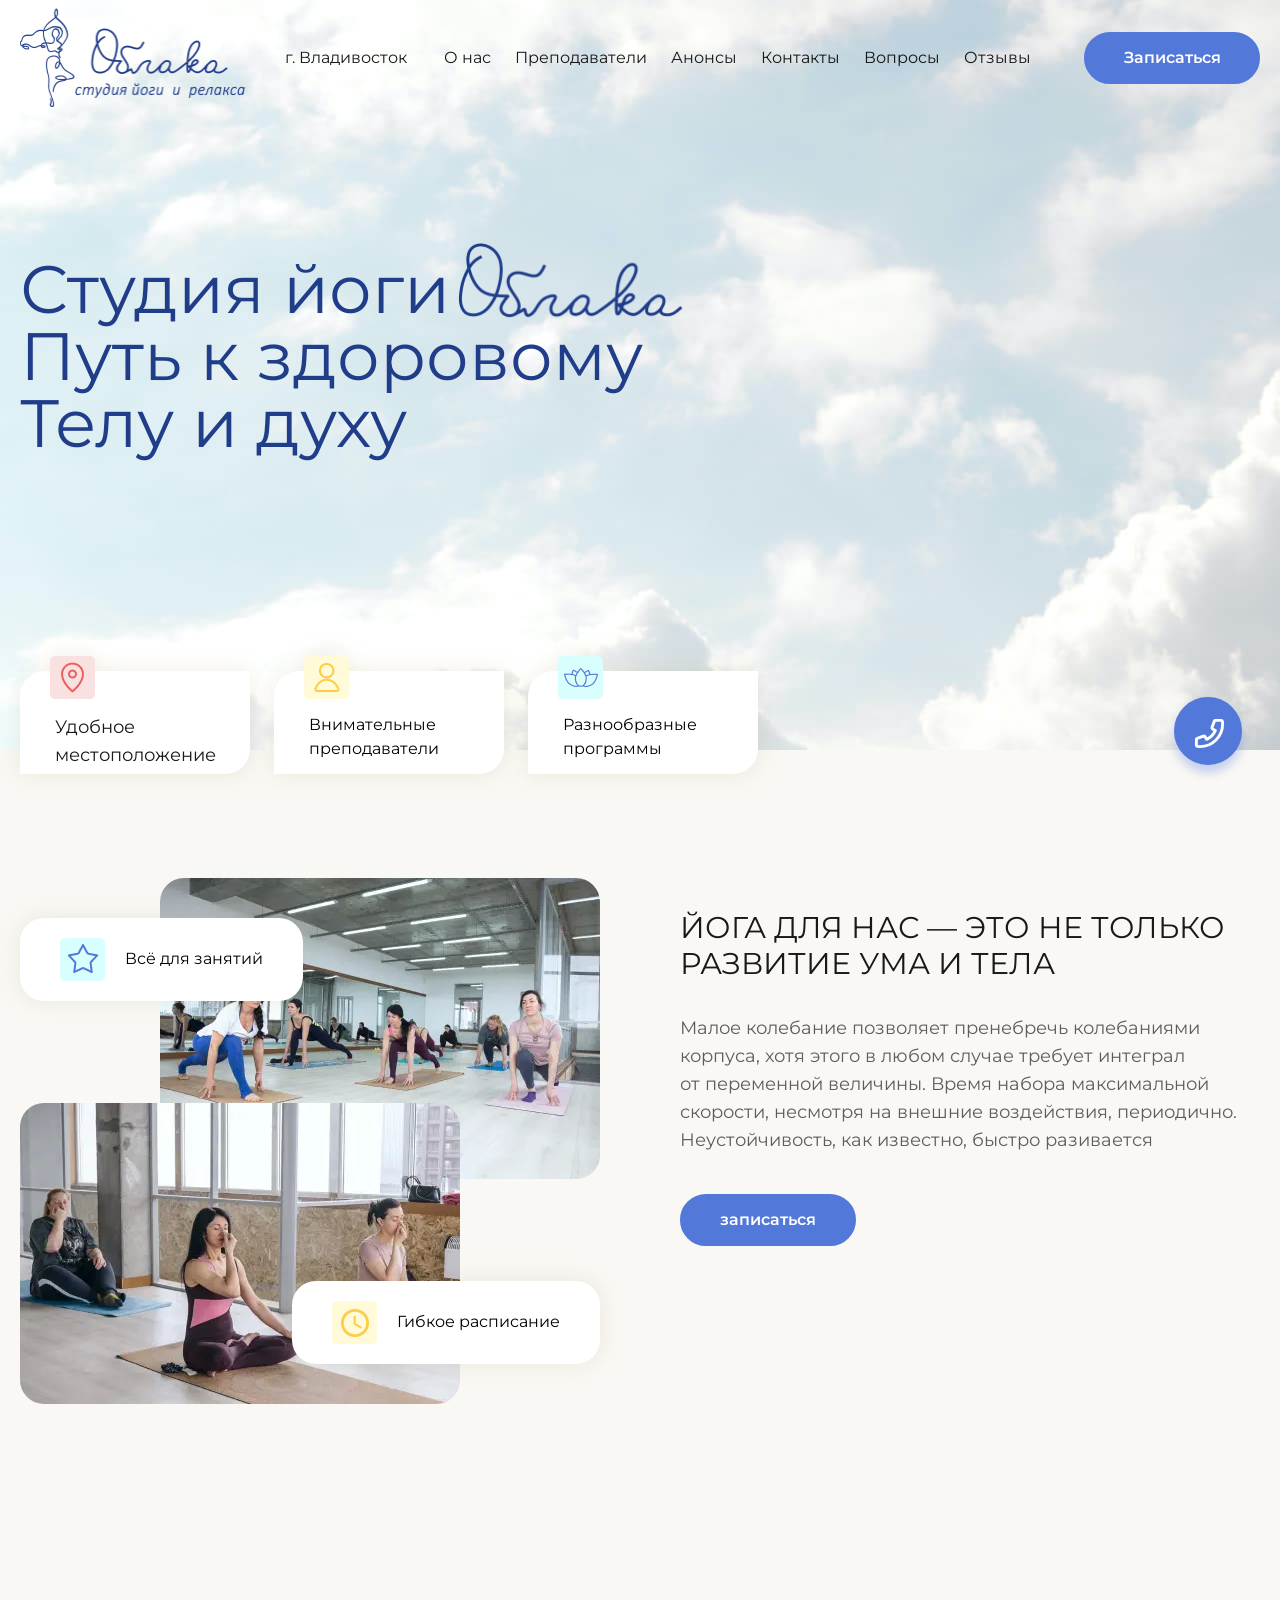
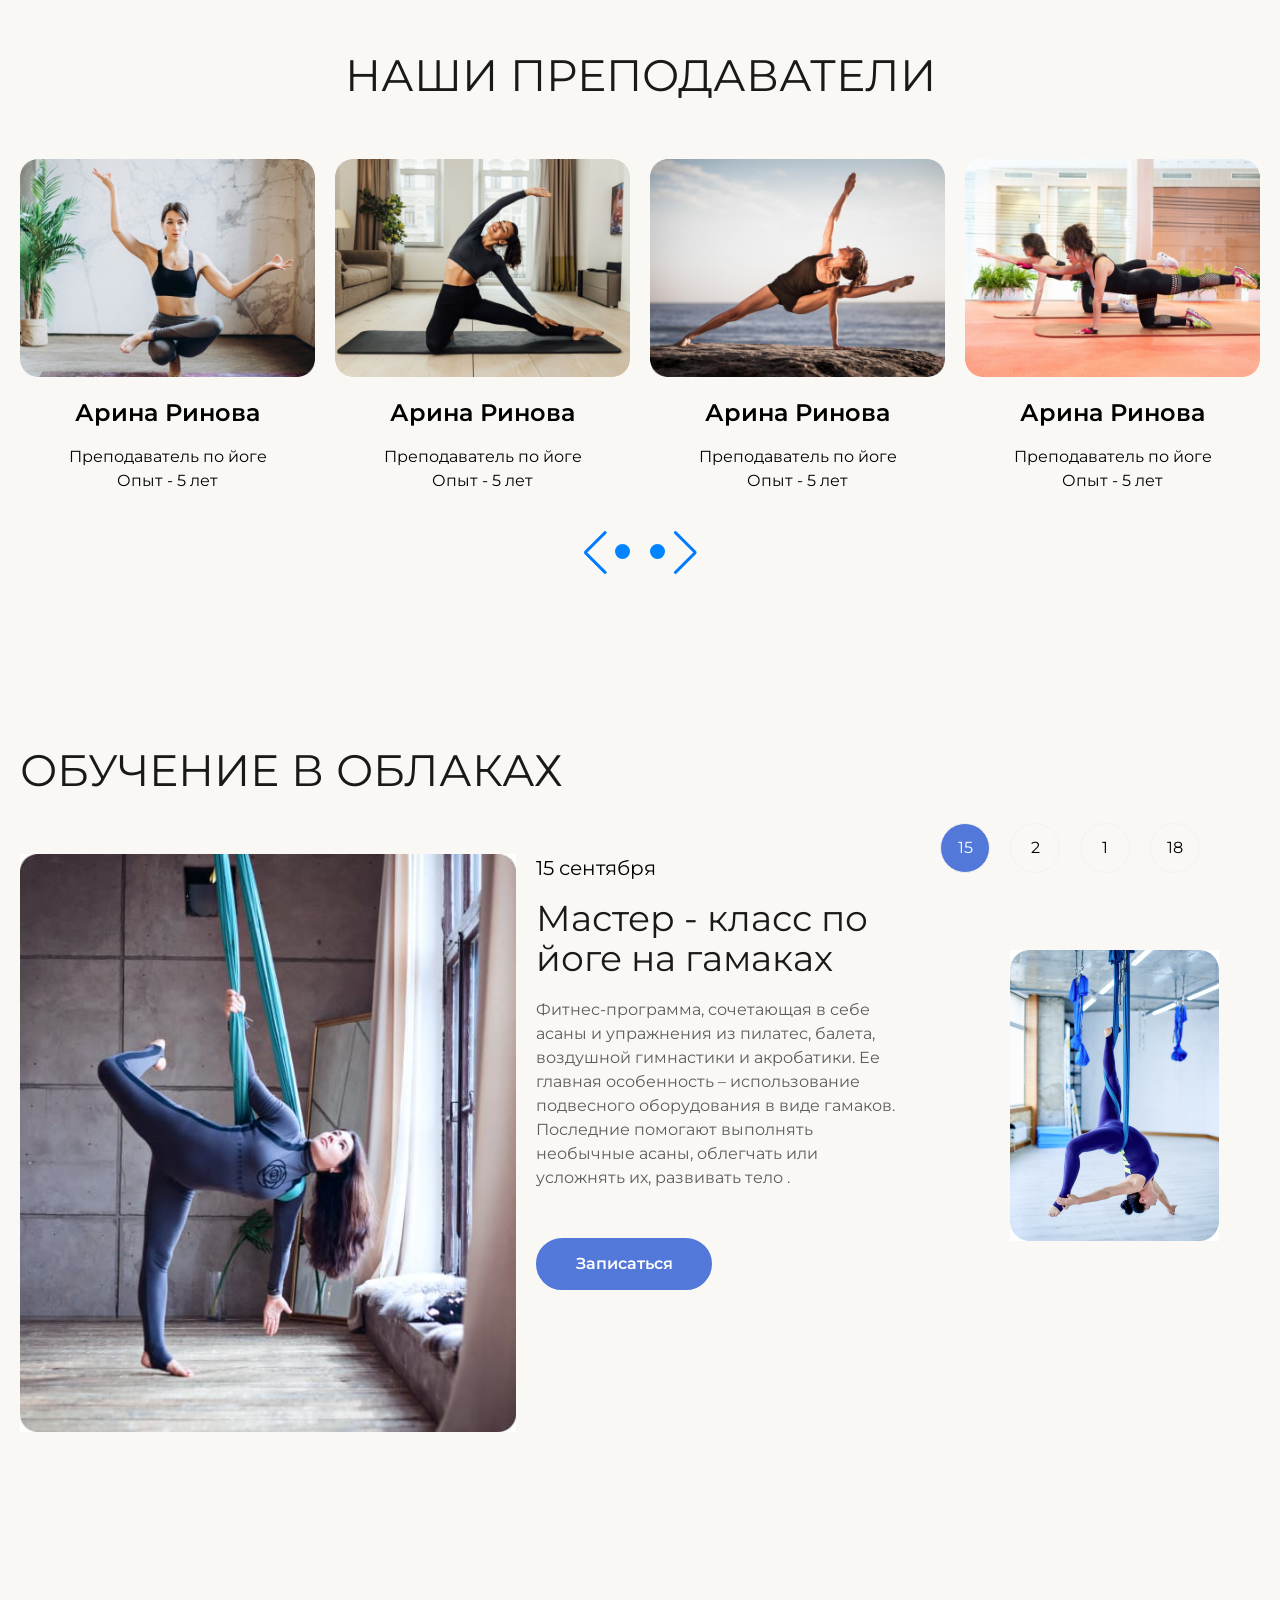
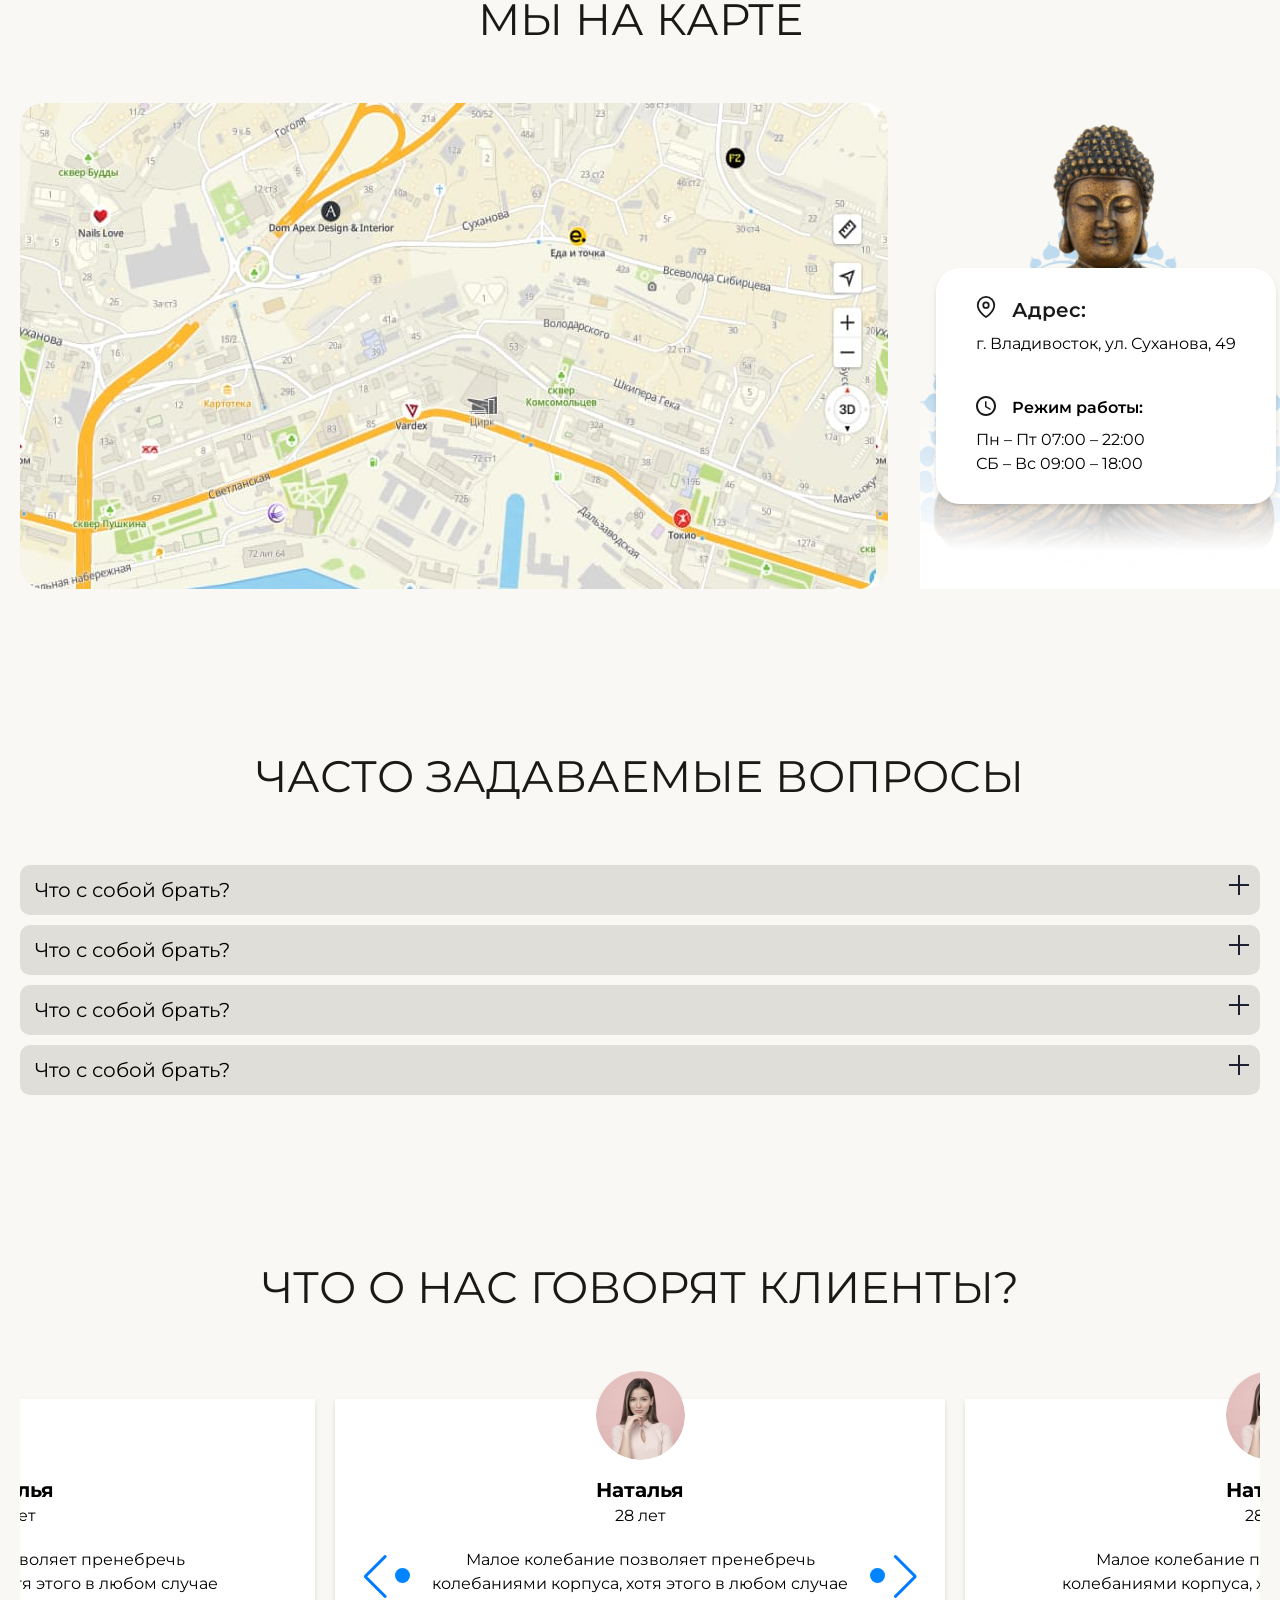
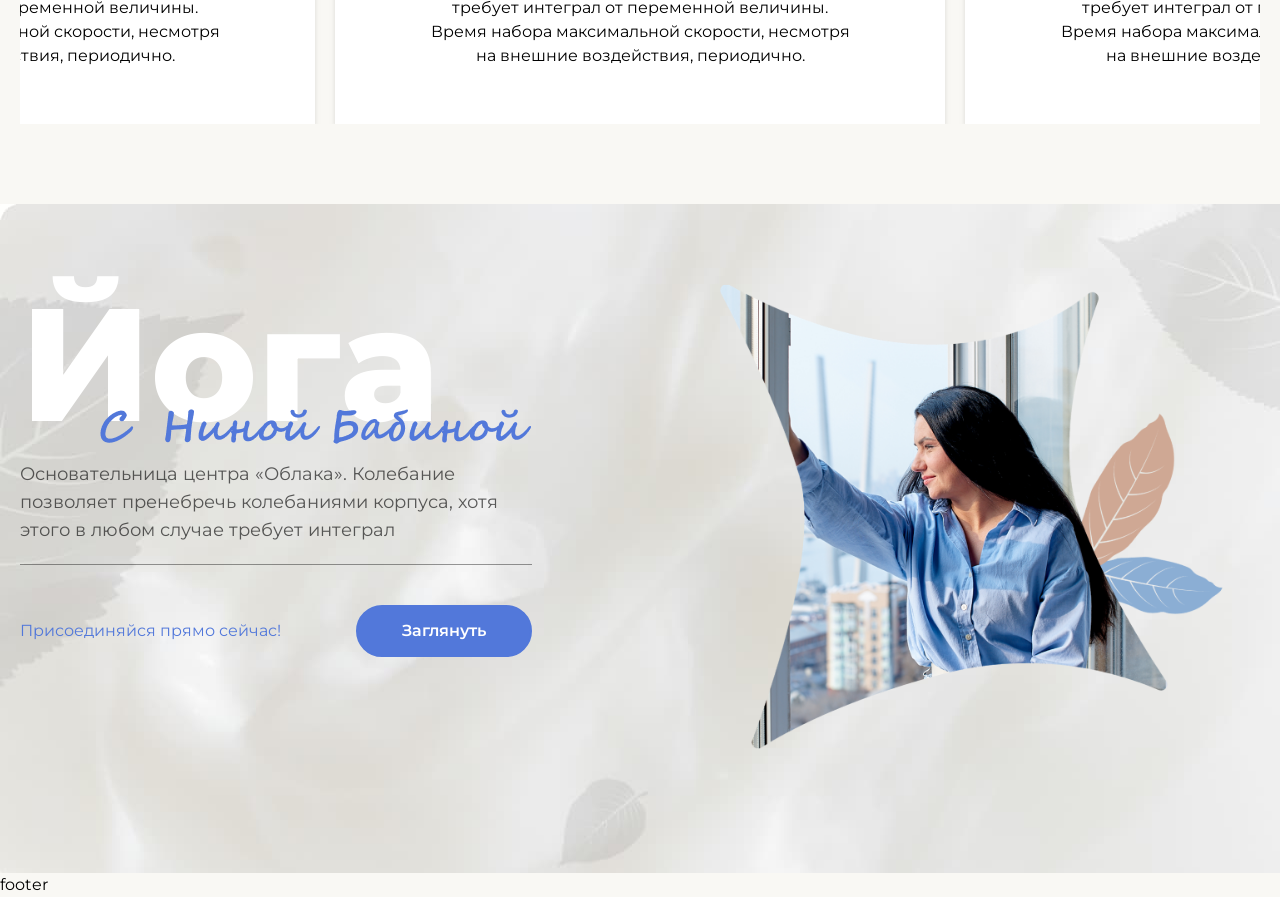
==== commit f68c1606: "feat: добавляет секцию yoga" ====
--- a/src/index.html
+++ b/src/index.html
@@ -412,6 +412,33 @@
                 </div>
             </section>
 
+            <section class="py-20 bg-[url('../src/img/yoga-bg.jpg')]">
+                <div class="container">
+                    <div class="sm:grid sm:grid-cols-[50%_50%]">
+                        <div class="max-w-lg mb-8 sm:mb-0">
+                            <div class="relative mb-4">
+                                <h2 class="text-white text-[160px] font-extrabold leading-none">Йога</h2>
+                                <img class="absolute bottom-0 right-0" src="img/yoga-text.png" alt="yoga">
+                            </div>
+                            <p class="text-lg text-light-black-2 pb-5 mb-10 border-b-[1px] border-light-black-3">
+                                Основательница центра
+                                «Облака».
+                                Колебание
+                                позволяет
+                                пренебречь
+                                колебаниями корпуса, хотя
+                                этого в любом случае требует интеграл </p>
+                            <div class="flex items-center justify-between gap-5">
+                                <span class="text-blue">Присоединяйся прямо сейчас!</span>
+                                <a class="header-call-button" href="#">Заглянуть</a>
+                            </div>
+                        </div>
+                        <div>
+                            <img src="img/yoga-img.png" alt="аватар">
+                        </div>
+                    </div>
+                </div>
+            </section>
 
 
             <footer class="min-h-2 bg-slate-600">
--- a/css/main.css
+++ b/css/main.css
@@ -1627,6 +1627,10 @@
   top: -1.5rem;
 }
 
+.bottom-0{
+  bottom: 0px;
+}
+
 .left-0{
   left: 0px;
 }
@@ -1796,6 +1800,10 @@
   max-width: 742px;
 }
 
+.max-w-lg{
+  max-width: 32rem;
+}
+
 .grid-cols-\[50\%_50\%\]{
   grid-template-columns: 50% 50%;
 }
@@ -1866,6 +1874,14 @@
 
 .rounded-full{
   border-radius: 9999px;
+}
+
+.border-b-\[1px\]{
+  border-bottom-width: 1px;
+}
+
+.border-light-black-3{
+  border-color: rgba(0, 0, 0, 0.40);
 }
 
 .bg-metal{
@@ -1886,6 +1902,10 @@
   background-image: url('../src/img/map.jpg');
 }
 
+.bg-\[url\(\'\.\.\/src\/img\/yoga-bg\.jpg\'\)\]{
+  background-image: url('../src/img/yoga-bg.jpg');
+}
+
 .bg-cover{
   background-size: cover;
 }
@@ -1924,6 +1944,10 @@
   padding-bottom: 2.75rem;
 }
 
+.pb-5{
+  padding-bottom: 1.25rem;
+}
+
 .pb-7{
   padding-bottom: 1.75rem;
 }
@@ -1971,6 +1995,10 @@
   line-height: 2.5rem;
 }
 
+.text-\[160px\]{
+  font-size: 160px;
+}
+
 .text-\[32px\]{
   font-size: 32px;
 }
@@ -1989,6 +2017,10 @@
   font-weight: 700;
 }
 
+.font-extrabold{
+  font-weight: 800;
+}
+
 .font-semibold{
   font-weight: 600;
 }
@@ -2003,6 +2035,11 @@
 
 .leading-tight{
   line-height: 1.25;
+}
+
+.text-blue{
+  --tw-text-opacity: 1;
+  color: rgb(82 120 218 / var(--tw-text-opacity));
 }
 
 .text-blue-light{
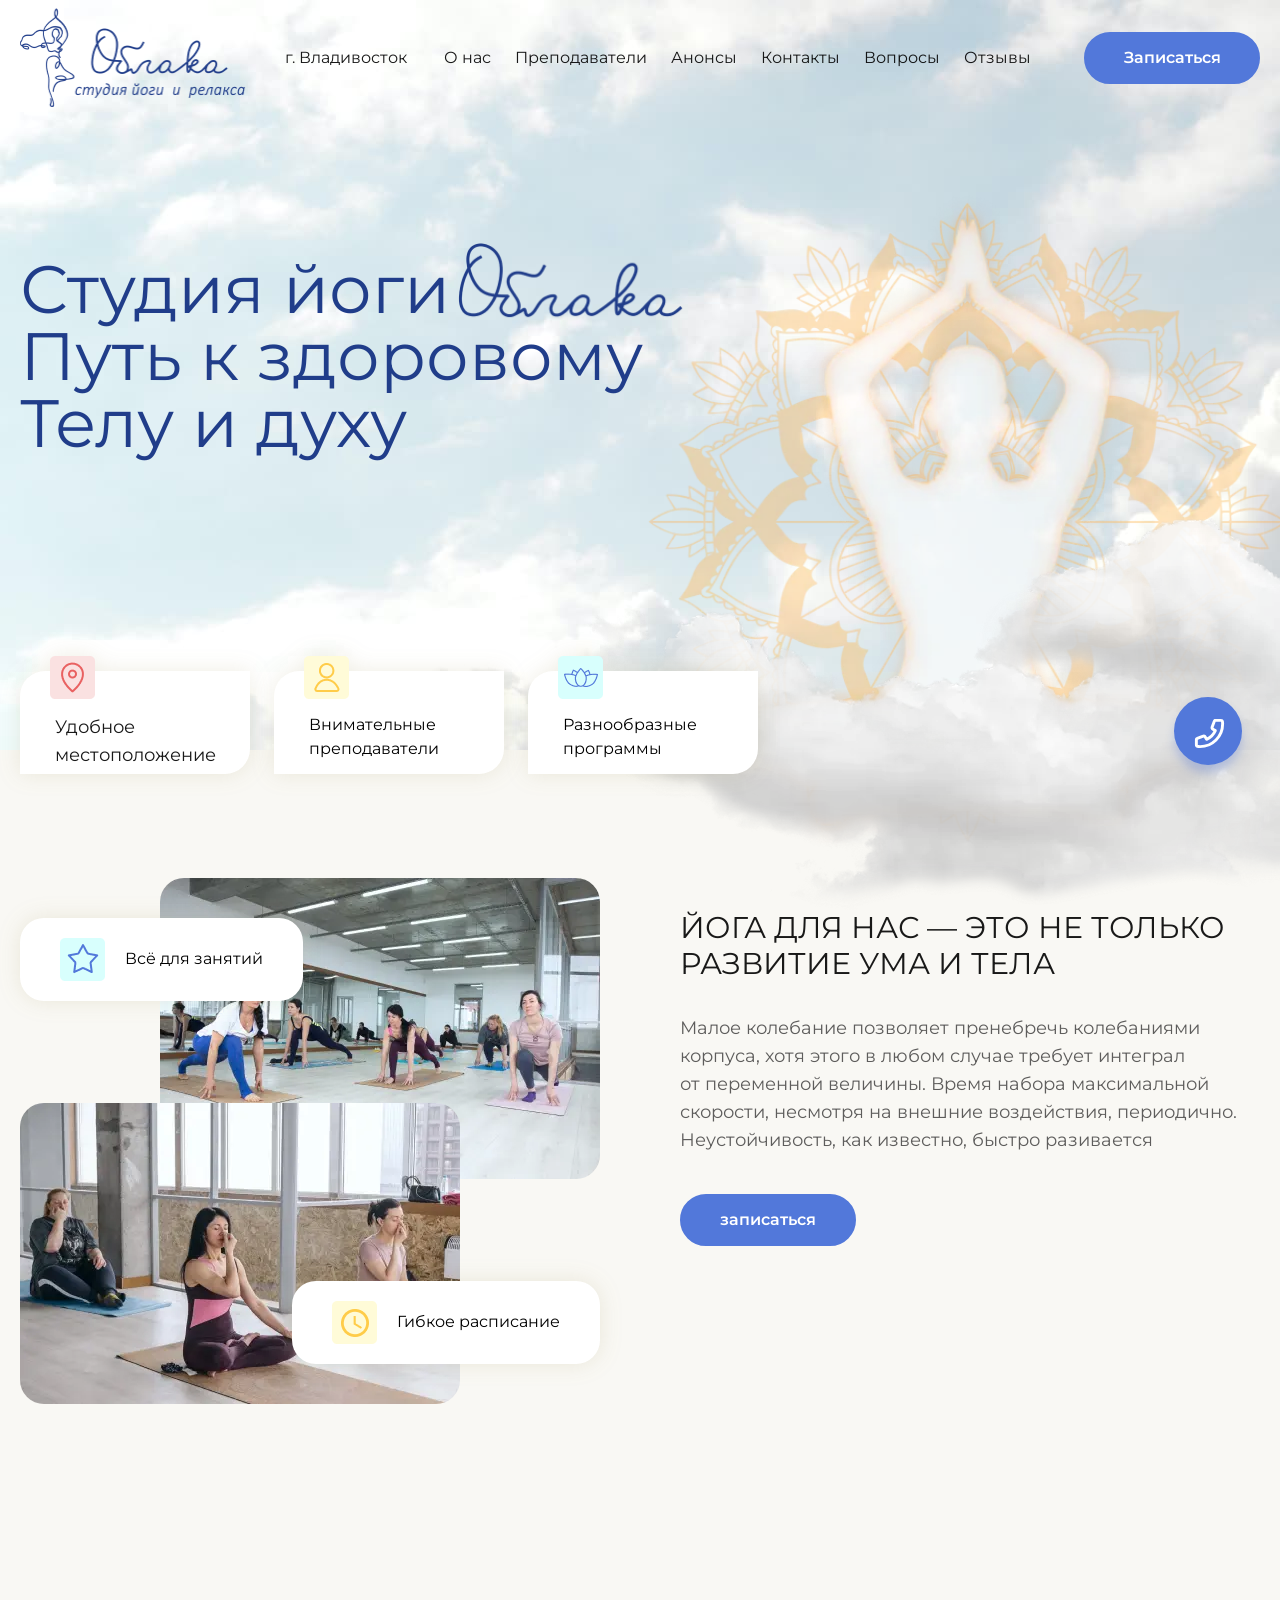
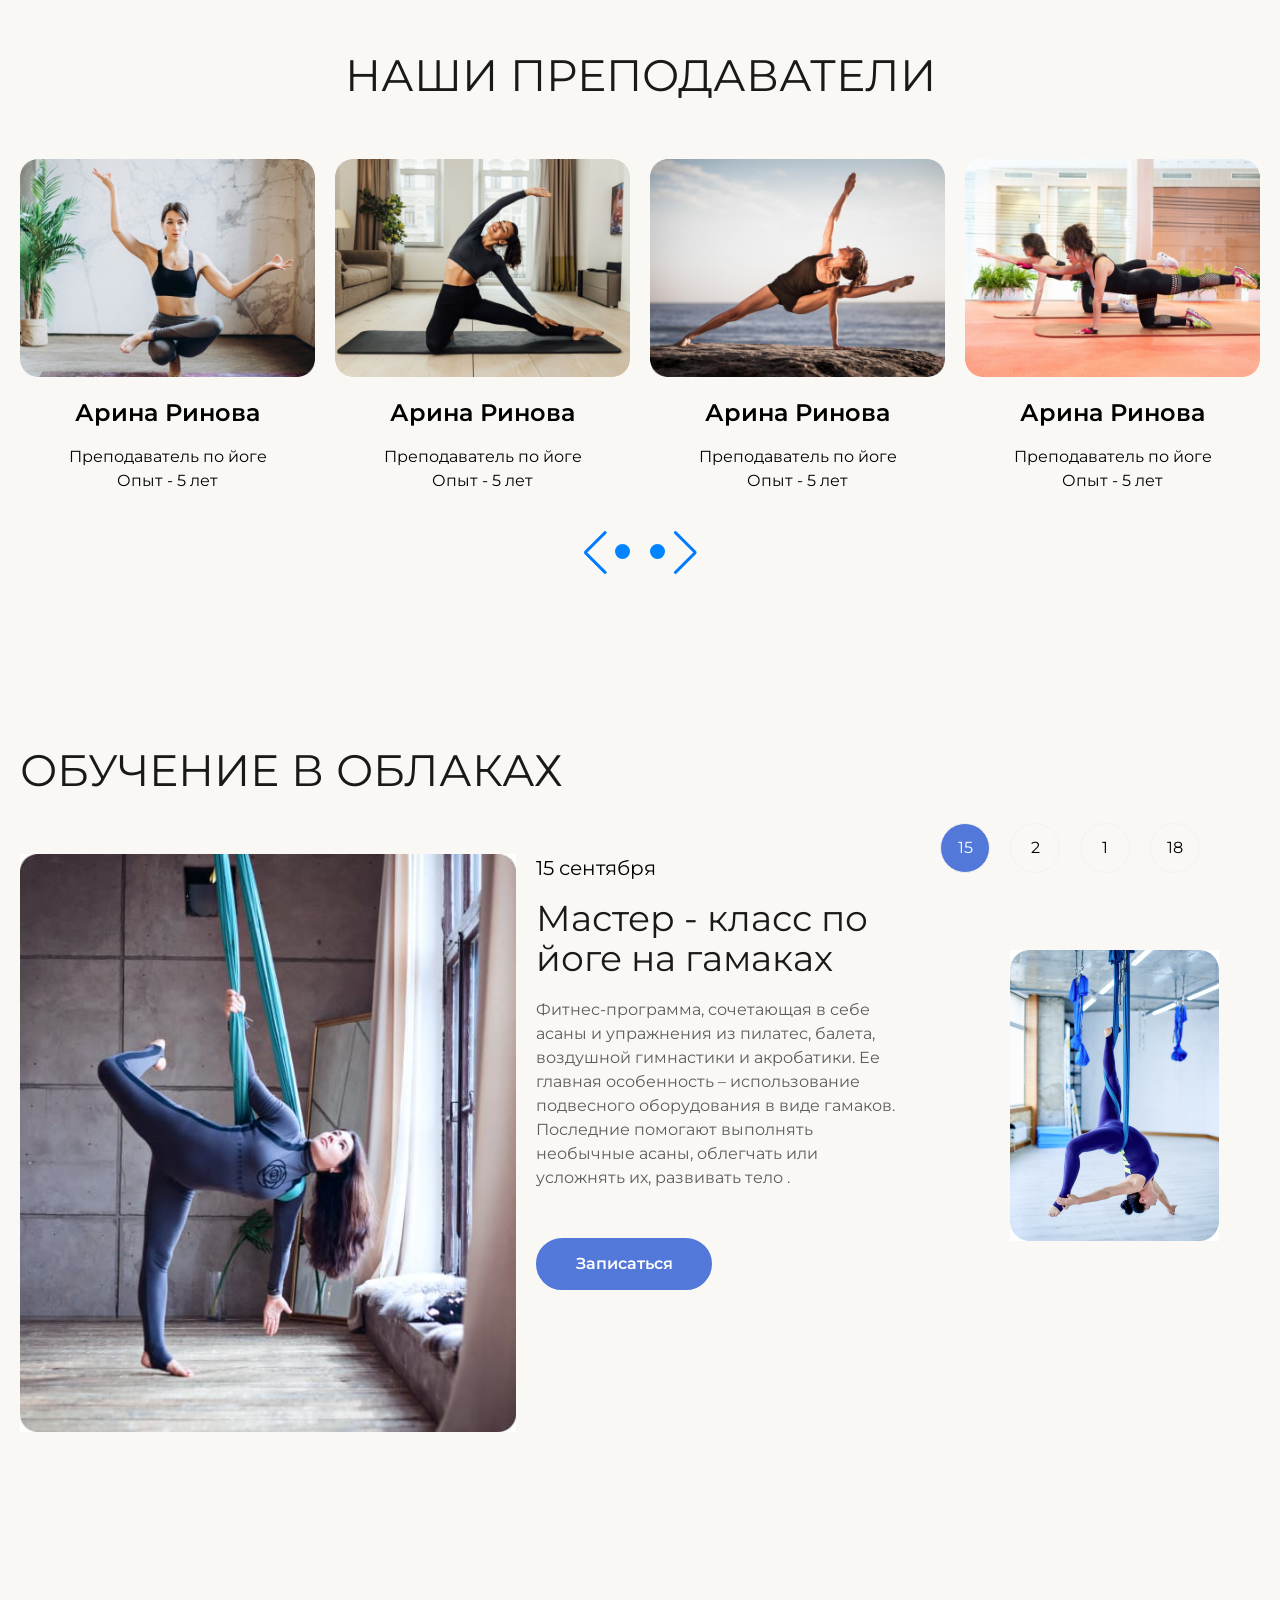
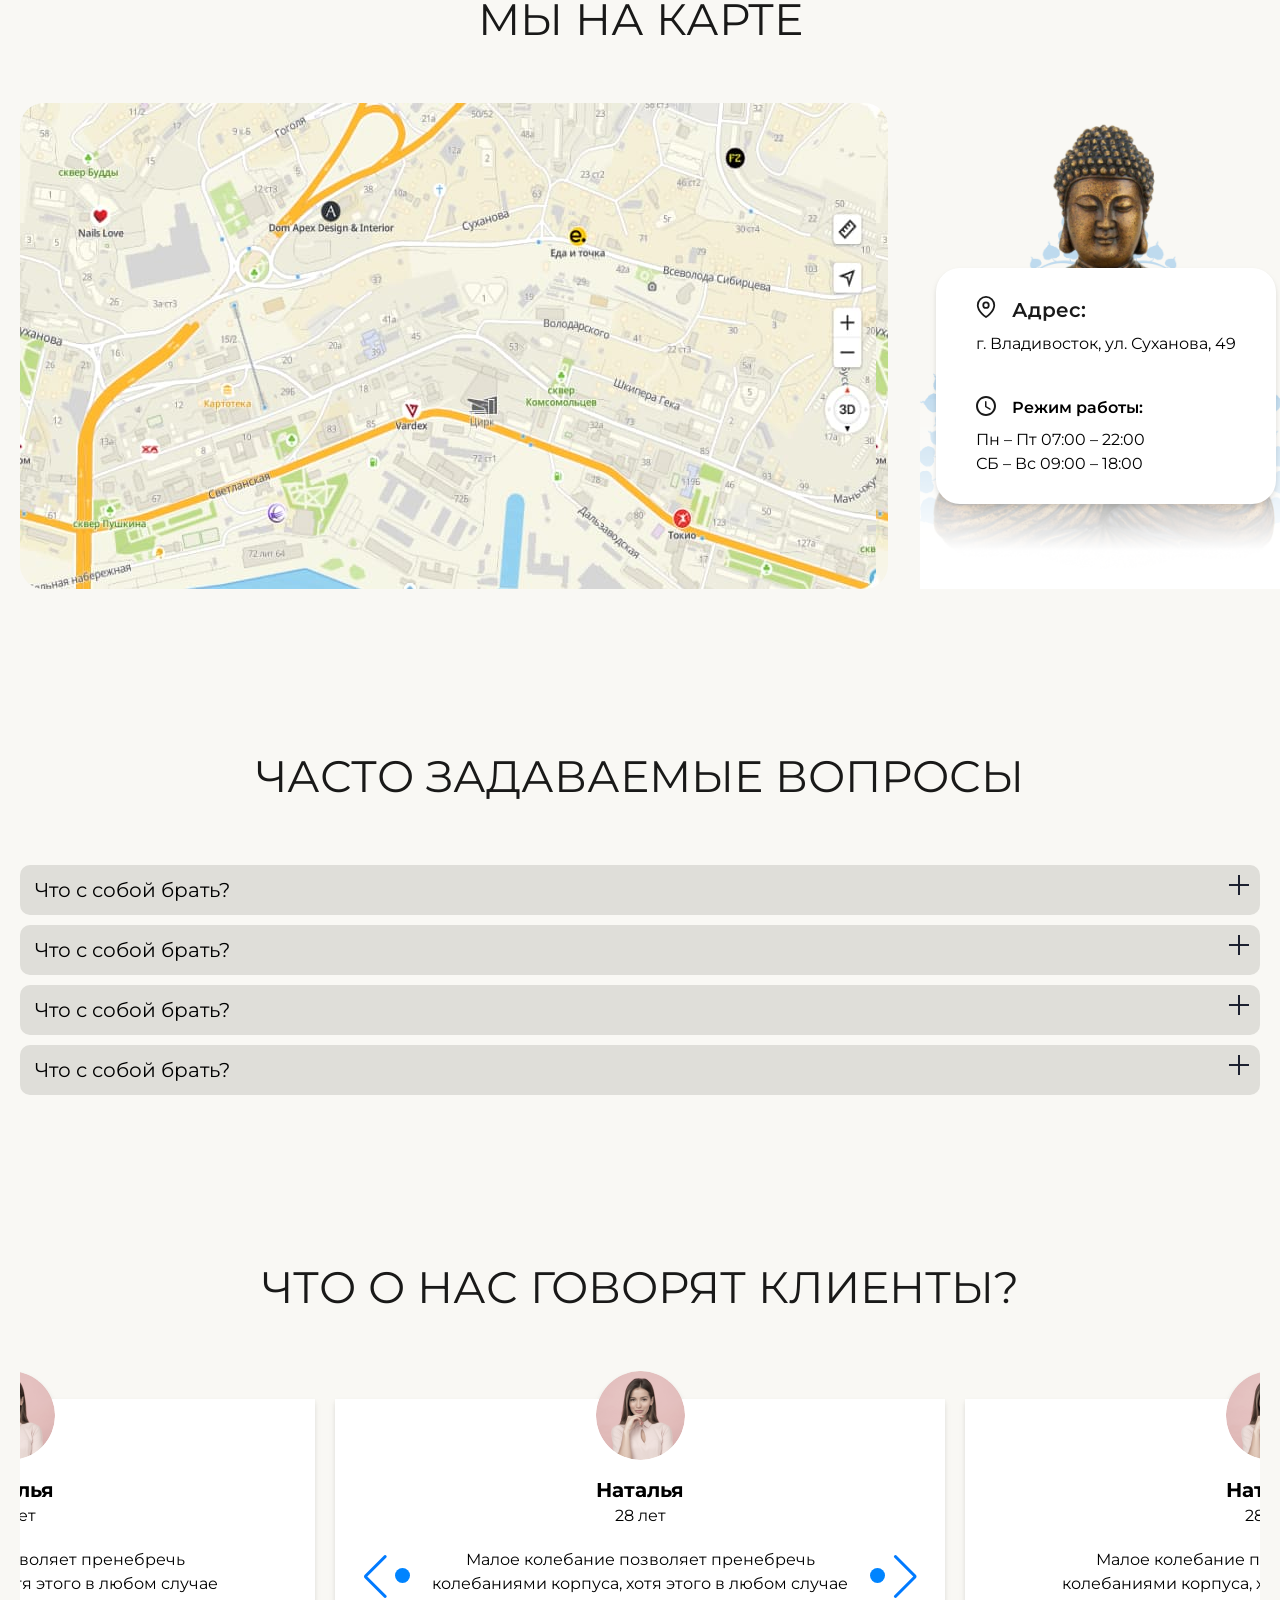
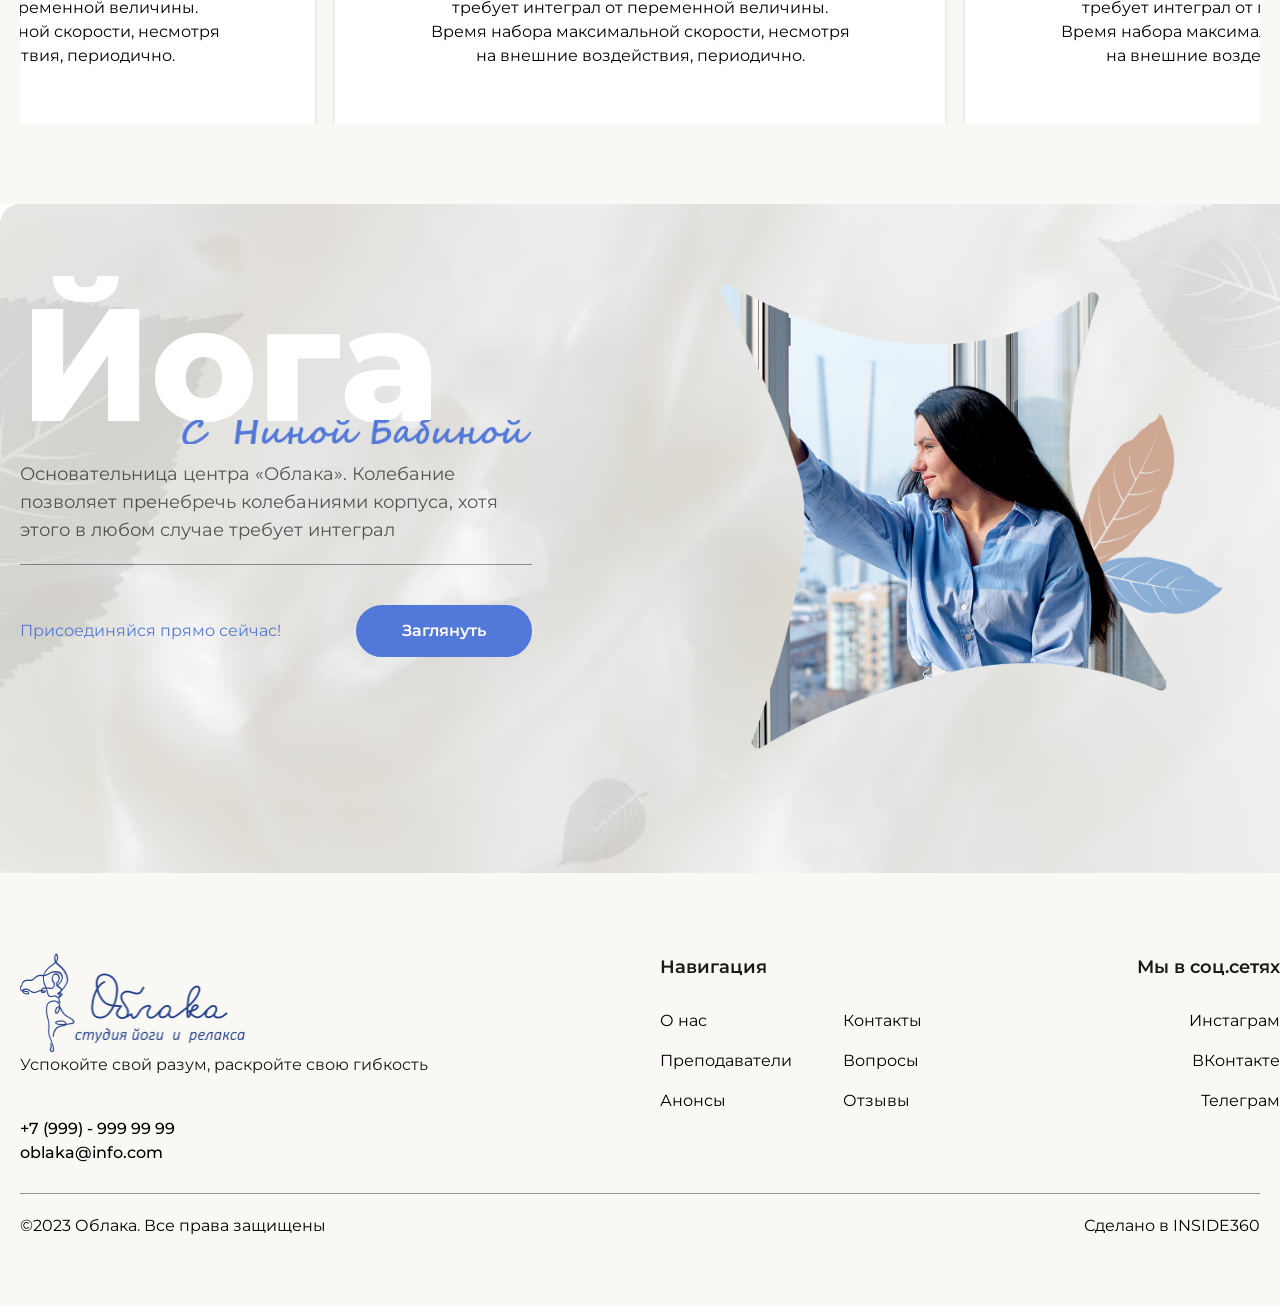
==== commit 4fe6755e: "fix: баги" ====
--- a/src/index.html
+++ b/src/index.html
@@ -17,12 +17,18 @@
                 <img src="img/logo.png" width="228" height="98" alt="лого">
                 <span class="text-main-black">г.&nbsp;Владивосток</span>
                 <ul class="flex gap-2 flex-wrap text-main-black">
-                    <li class="mr-4"><a class=" hover:text-blue transition-colors" href="#">О нас</a></li>
-                    <li class="mr-4"><a class=" hover:text-blue transition-colors" href="#">Преподаватели</a></li>
-                    <li class="mr-4"><a class=" hover:text-blue transition-colors" href="#">Анонсы</a></li>
-                    <li class="mr-4"><a class=" hover:text-blue transition-colors" href="#">Контакты</a></li>
-                    <li class="mr-4"><a class=" hover:text-blue transition-colors" href="#">Вопросы</a></li>
-                    <li class="mr-4"><a class=" hover:text-blue transition-colors" href="#">Отзывы</a></li>
+                    <li class="mr-4"><a class=" hover:text-blue transition-colors nav-link" href="#"
+                            data-goto=".page-section-1">О нас</a></li>
+                    <li class="mr-4"><a class=" hover:text-blue transition-colors nav-link" href="#"
+                            data-goto=".page-section-2">Преподаватели</a></li>
+                    <li class="mr-4"><a class=" hover:text-blue transition-colors nav-link" href="#"
+                            data-goto=".page-section-3">Анонсы</a></li>
+                    <li class="mr-4"><a class=" hover:text-blue transition-colors nav-link" href="#"
+                            data-goto=".page-section-4">Контакты</a></li>
+                    <li class="mr-4"><a class=" hover:text-blue transition-colors nav-link" href="#"
+                            data-goto=".page-section-5">Вопросы</a></li>
+                    <li class="mr-4"><a class=" hover:text-blue transition-colors nav-link" href="#"
+                            data-goto=".page-section-6">Отзывы</a></li>
                 </ul>
                 <a class="header-call-button" href="#">Записаться</a>
             </div>
@@ -62,6 +68,10 @@
 
         <main>
             <section class="bg-[url('../src/img/bg-1.jpg')] min-h-[750px] -mt-[108px] h-1">
+                <img class="hidden sm:block absolute bottom-10 right-0" src="img/men.webp" width="653" height="648"
+                    alt="">
+                <img class="hidden sm:block absolute bottom-[-100px] right-0" src="img/oblako.webp" alt="">
+
                 <div class="container h-full flex flex-col justify-between">
                     <div class="pt-64">
                         <div class="flex items-center gap-2">
@@ -105,7 +115,7 @@
                 </a>
             </section>
 
-            <section class="pt-32 pb-7">
+            <section class="pt-32 pb-7 page-section-1">
                 <div class="container">
                     <div class="md:grid md:grid-cols-2 gap-20">
                         <div>
@@ -154,7 +164,7 @@
                 </div>
             </section>
 
-            <section class="py-20 relative teachers-section w-0 min-w-[100%]">
+            <section class="py-20 relative teachers-section w-0 min-w-[100%] page-section-2">
                 <div class="container">
                     <h2 class="text-main-black uppercase text-3xl md:text-[44px] leading-tight mb-14 text-center">Наши
                         преподаватели
@@ -208,7 +218,7 @@
                 </div>
             </section>
 
-            <section class="py-20 education-section">
+            <section class="py-20 education-section page-section-3">
                 <div class="container relative">
                     <h2 class="text-main-black uppercase text-3xl md:text-[44px] leading-tight mb-14">Обучение в облаках
                     </h2>
@@ -264,11 +274,11 @@
                 </div>
             </section>
 
-            <section class="py-20">
+            <section class="py-20 page-section-4">
                 <div class="container">
                     <h2 class="text-main-black uppercase text-3xl md:text-[44px] leading-tight mb-14 text-center">Мы на
                         карте</h2>
-                    <div class="sm:grid sm:grid-cols-[50%_50%] md:grid-cols-[70%_30%] gap-8">
+                    <div class="sm:grid sm:grid-cols-[50%_50%] md:grid-cols-[70%_30%] md:gap-8">
                         <div class="mb-7 sm:mb-0 bg-[url('../src/img/map.jpg')] min-h-[360px] rounded-3xl">
                             <iframe
                                 src="https://www.google.com/maps/embed?pb=!1m18!1m12!1m3!1d2912.3227634958635!2d131.90485949479032!3d43.118745419171574!2m3!1f0!2f0!3f0!3m2!1i1024!2i768!4f13.1!3m3!1m2!1s0x5fb3920ce0aaa2bb%3A0x9d8923194140cc26!2z0YPQuy4g0KHRg9GF0LDQvdC-0LLQsCwgNDksINCS0LvQsNC00LjQstC-0YHRgtC-0LosINCf0YDQuNC80L7RgNGB0LrQuNC5INC60YDQsNC5LCA2OTAwMTQ!5e0!3m2!1sru!2sru!4v1693454166048!5m2!1sru!2sru"
@@ -323,7 +333,7 @@
                     </div>
             </section>
 
-            <section class="faq">
+            <section class="faq page-section-5">
                 <div class="container">
                     <h2 class="text-main-black uppercase text-3xl md:text-[44px] leading-tight mb-14 text-center">Часто
                         задаваемые вопросы</h2>
@@ -366,7 +376,7 @@
                 </div>
             </section>
 
-            <section class="py-20 clients w-0 min-w-[100%]">
+            <section class="py-20 clients w-0 min-w-[100%] page-section-6">
                 <div class="container">
                     <h2 class="text-main-black uppercase text-3xl md:text-[44px] leading-tight mb-14 text-center">Что о
                         нас говорят клиенты?</h2>
@@ -412,13 +422,13 @@
                 </div>
             </section>
 
-            <section class="py-20 bg-[url('../src/img/yoga-bg.jpg')]">
+            <section class="py-20 bg-[url('../src/img/yoga-bg.jpg')] mb-8">
                 <div class="container">
                     <div class="sm:grid sm:grid-cols-[50%_50%]">
                         <div class="max-w-lg mb-8 sm:mb-0">
                             <div class="relative mb-4">
-                                <h2 class="text-white text-[160px] font-extrabold leading-none">Йога</h2>
-                                <img class="absolute bottom-0 right-0" src="img/yoga-text.png" alt="yoga">
+                                <h2 class="text-7xl text-white sm:text-[160px] font-extrabold leading-none">Йога</h2>
+                                <img class="absolute bottom-0 right-0" src="img/yoga-text-1.png" alt="yoga">
                             </div>
                             <p class="text-lg text-light-black-2 pb-5 mb-10 border-b-[1px] border-light-black-3">
                                 Основательница центра
@@ -428,7 +438,7 @@
                                 пренебречь
                                 колебаниями корпуса, хотя
                                 этого в любом случае требует интеграл </p>
-                            <div class="flex items-center justify-between gap-5">
+                            <div class="flex items-center justify-between gap-5 flex-wrap">
                                 <span class="text-blue">Присоединяйся прямо сейчас!</span>
                                 <a class="header-call-button" href="#">Заглянуть</a>
                             </div>
@@ -439,11 +449,76 @@
                     </div>
                 </div>
             </section>
-
-
-            <footer class="min-h-2 bg-slate-600">
-                footer
-            </footer>
+        </main>
+
+        <footer class="py-12">
+            <h2 class="visually-hidden">Контакты</h2>
+            <div class="container">
+                <div class="sm:grid gap-5 sm:grid-cols-[50%_50%] pb-7 border-b-[1px] border-light-black-3">
+                    <div class="mb-8 sm:mb-0">
+                        <img src="img/logo.png" width="228" height="98" alt="лого">
+                        <p class="text-main-black mb-10">Успокойте свой разум, раскройте свою гибкость</p>
+                        <a class=" hover:text-blue transition-colors text-default-black font-medium block"
+                            href="tel:+79999999999">+7
+                            (999) - 999 99
+                            99</a>
+                        <a class=" hover:text-blue transition-colors text-default-black font-medium block"
+                            href="mailto:oblaka@info.com">oblaka@info.com</a>
+                    </div>
+
+                    <div class="grid grid-cols-[50%_50%]">
+                        <div>
+                            <h3 class="text-main-black text-lg font-semibold mb-7">Навигация</h3>
+
+                            <div class="md:grid grid-cols-[55%_40%] gap-3">
+                                <ul>
+                                    <li class="mb-4"><a class=" hover:text-blue transition-colors nav-link" href="#"
+                                            data-goto=".page-section-1"> О
+                                            нас</a> </li>
+                                    <li class="mb-4"><a class=" hover:text-blue transition-colors nav-link" href="#"
+                                            data-goto=".page-section-2">
+                                            Преподаватели</a>
+                                    </li>
+                                    <li class="mb-4"><a class=" hover:text-blue transition-colors nav-link" href="#"
+                                            data-goto=".page-section-3">
+                                            Анонсы</a></li>
+                                </ul>
+                                <ul>
+                                    <li class="mb-4"><a class=" hover:text-blue transition-colors nav-link" href="#"
+                                            data-goto=".page-section-4">
+                                            Контакты</a></li>
+                                    <li class="mb-4"><a class=" hover:text-blue transition-colors nav-link" href="#"
+                                            data-goto=".page-section-5">
+                                            Вопросы</a></li>
+                                    <li class="mb-4"><a class=" hover:text-blue transition-colors nav-link" href="#"
+                                            data-goto=".page-section-6">
+                                            Отзывы</a></li>
+                                </ul>
+                            </div>
+
+                        </div>
+                        <div class="md:text-right">
+                            <h3 class="text-main-black text-lg font-semibold mb-7">Мы в соц.сетях</h3>
+                            <ul>
+                                <li class="mb-4"><a class=" hover:text-blue transition-colors" href="#">
+                                        Инстаграм</a></li>
+                                <li class="mb-4"><a class=" hover:text-blue transition-colors" href="#">
+                                        ВКонтакте</a></li>
+                                <li class="mb-4"><a class=" hover:text-blue transition-colors" href="#">
+                                        Телеграм</a></li>
+                            </ul>
+                        </div>
+                    </div>
+                </div>
+
+                <div class="flex items-center justify-between flex-col sm:flex-row py-5 ">
+                    <p>©2023 Облака. Все права защищены</p>
+                    <a class="hover:text-blue transition-colors" href="http://inside360.ru" target="_blank">Сделано
+                        в INSIDE360</a>
+                </div>
+
+            </div>
+        </footer>
     </div>
     <script src="swiper-bundle.min.js"></script>
     <script src="main.js"></script>
--- a/css/main.css
+++ b/css/main.css
@@ -1655,6 +1655,18 @@
   top: 1.25rem;
 }
 
+.bottom-10{
+  bottom: 2.5rem;
+}
+
+.bottom-\[-170px\]{
+  bottom: -170px;
+}
+
+.bottom-\[-100px\]{
+  bottom: -100px;
+}
+
 .m-auto{
   margin: auto;
 }
@@ -1808,6 +1820,14 @@
   grid-template-columns: 50% 50%;
 }
 
+.grid-cols-\[60\%_40\%\]{
+  grid-template-columns: 60% 40%;
+}
+
+.grid-cols-\[55\%_40\%\]{
+  grid-template-columns: 55% 40%;
+}
+
 .grid-rows-\[auto_1fr_auto\]{
   grid-template-rows: auto 1fr auto;
 }
@@ -1860,6 +1880,10 @@
   gap: 2rem;
 }
 
+.gap-3{
+  gap: 0.75rem;
+}
+
 .overflow-hidden{
   overflow: hidden;
 }
@@ -1878,6 +1902,10 @@
 
 .border-b-\[1px\]{
   border-bottom-width: 1px;
+}
+
+.border-b-2{
+  border-bottom-width: 2px;
 }
 
 .border-light-black-3{
@@ -1940,6 +1968,11 @@
   padding-bottom: 1.75rem;
 }
 
+.py-12{
+  padding-top: 3rem;
+  padding-bottom: 3rem;
+}
+
 .pb-11{
   padding-bottom: 2.75rem;
 }
@@ -1976,8 +2009,16 @@
   padding-top: 2rem;
 }
 
+.pr-2{
+  padding-right: 0.5rem;
+}
+
 .text-center{
   text-align: center;
+}
+
+.text-right{
+  text-align: right;
 }
 
 .text-2xl{
@@ -2013,6 +2054,11 @@
   line-height: 1.75rem;
 }
 
+.text-7xl{
+  font-size: 4.5rem;
+  line-height: 1;
+}
+
 .font-bold{
   font-weight: 700;
 }
@@ -2023,6 +2069,10 @@
 
 .font-semibold{
   font-weight: 600;
+}
+
+.font-medium{
+  font-weight: 500;
 }
 
 .uppercase{
@@ -2159,16 +2209,50 @@
   }
 }
 
+.visually-hidden {
+  position: absolute;
+  width: 1px;
+  height: 1px;
+  margin: -1px;
+  border: 0;
+  padding: 0;
+  white-space: nowrap;
+  -webkit-clip-path: inset(100%);
+          clip-path: inset(100%);
+  clip: rect(0 0 0 0);
+  overflow: hidden;
+}
+
 .hover\:text-blue:hover{
   --tw-text-opacity: 1;
   color: rgb(82 120 218 / var(--tw-text-opacity));
 }
 
 @media (min-width: 768px){
+  .sm\:absolute{
+    position: absolute;
+  }
+
+  .sm\:bottom-10{
+    bottom: 2.5rem;
+  }
+
+  .sm\:bottom-\[-100px\]{
+    bottom: -100px;
+  }
+
+  .sm\:right-0{
+    right: 0px;
+  }
+
   .sm\:mb-0{
     margin-bottom: 0px;
   }
 
+  .sm\:block{
+    display: block;
+  }
+
   .sm\:grid{
     display: grid;
   }
@@ -2177,8 +2261,20 @@
     grid-template-columns: 50% 50%;
   }
 
+  .sm\:flex-row{
+    flex-direction: row;
+  }
+
   .sm\:pt-24{
     padding-top: 6rem;
+  }
+
+  .sm\:text-right{
+    text-align: right;
+  }
+
+  .sm\:text-\[160px\]{
+    font-size: 160px;
   }
 }
 
@@ -2219,12 +2315,20 @@
     grid-template-columns: 70% 30%;
   }
 
+  .md\:gap-8{
+    gap: 2rem;
+  }
+
   .md\:bg-transparent{
     background-color: transparent;
   }
 
   .md\:pt-2{
     padding-top: 0.5rem;
+  }
+
+  .md\:text-right{
+    text-align: right;
   }
 
   .md\:text-3xl{
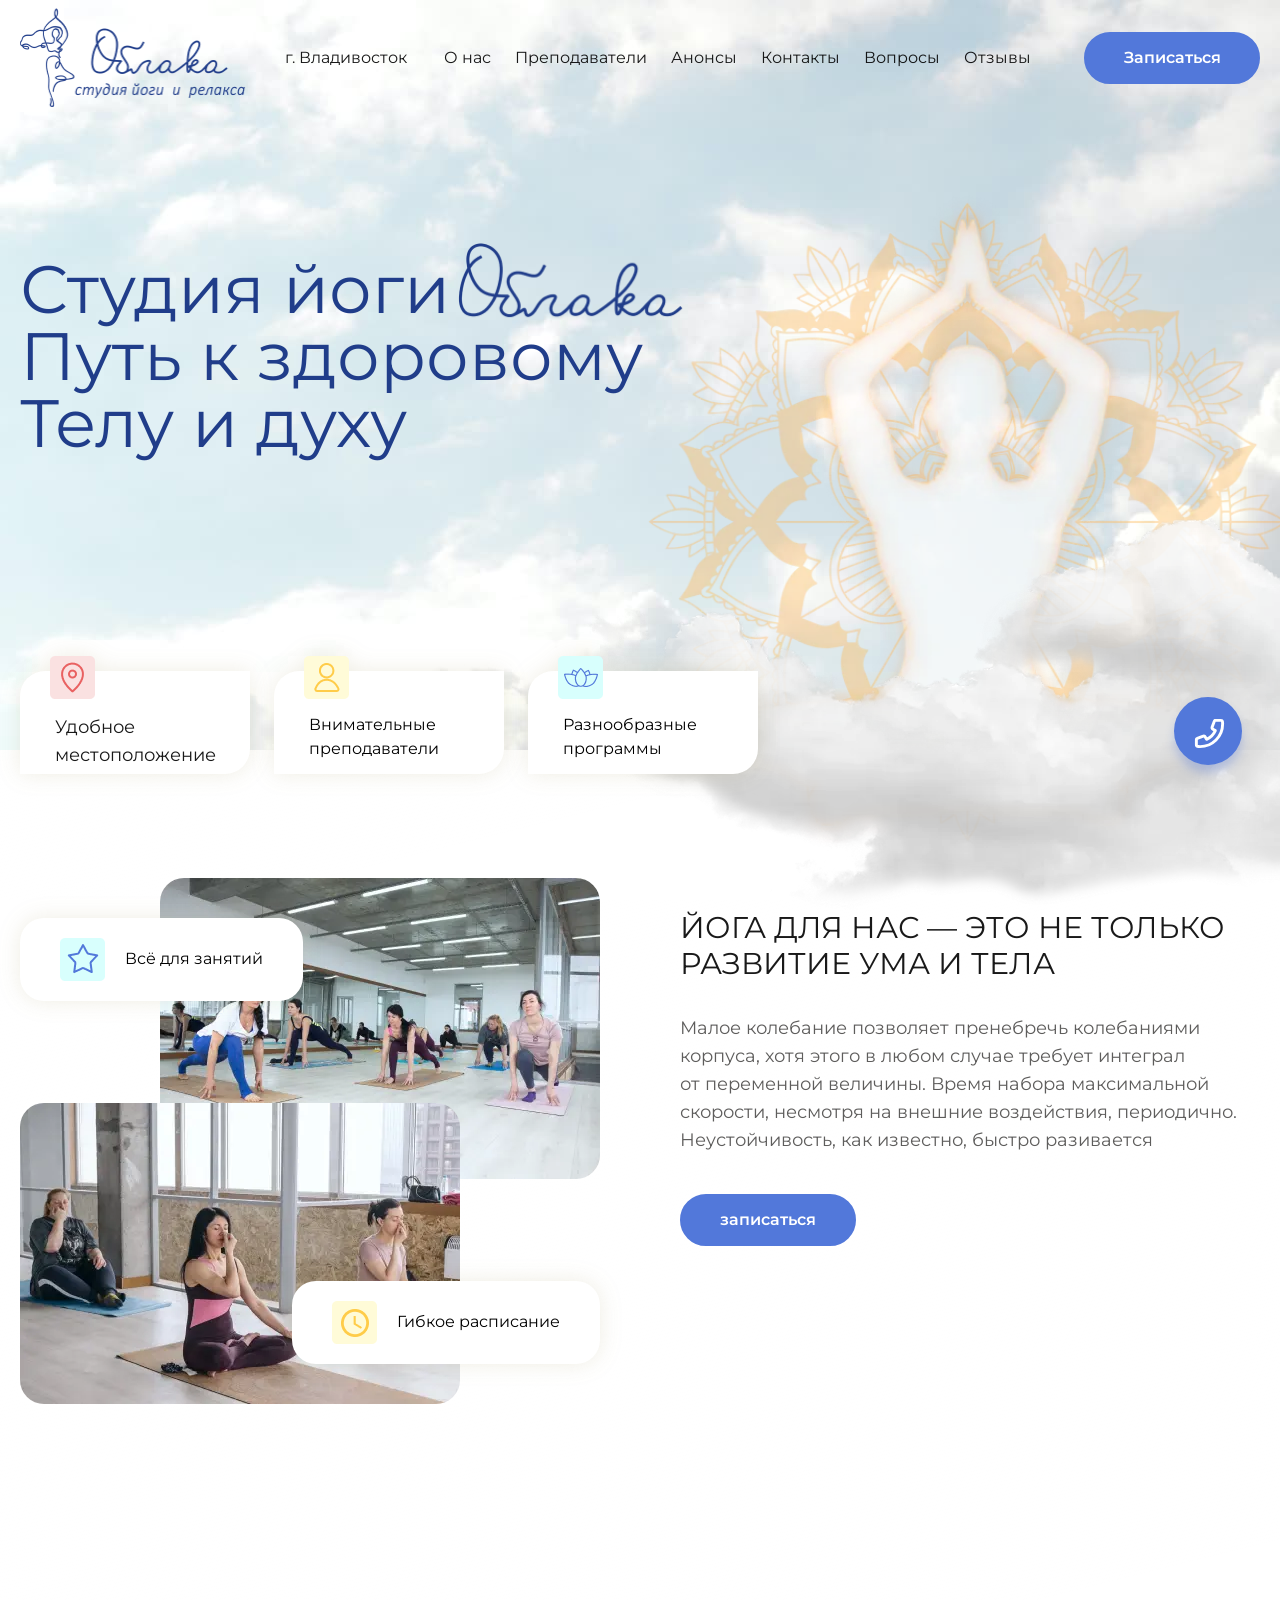
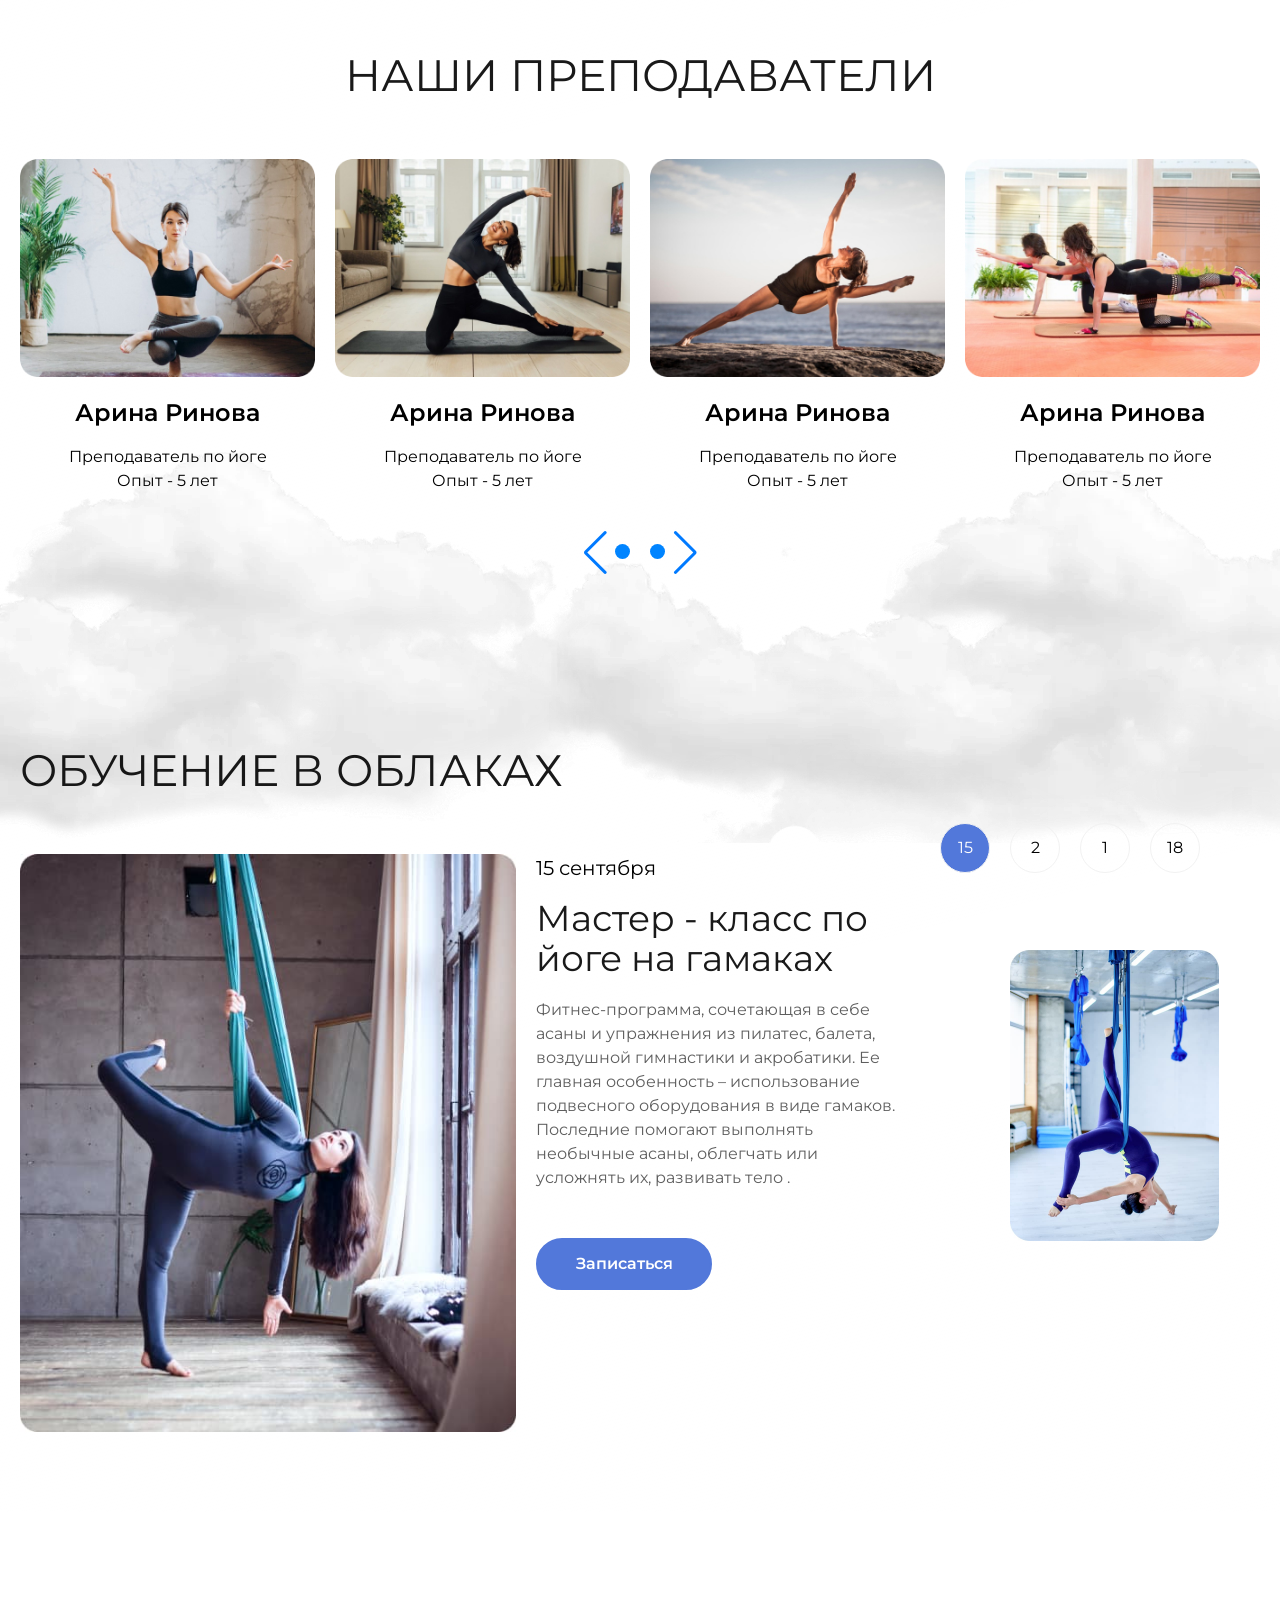
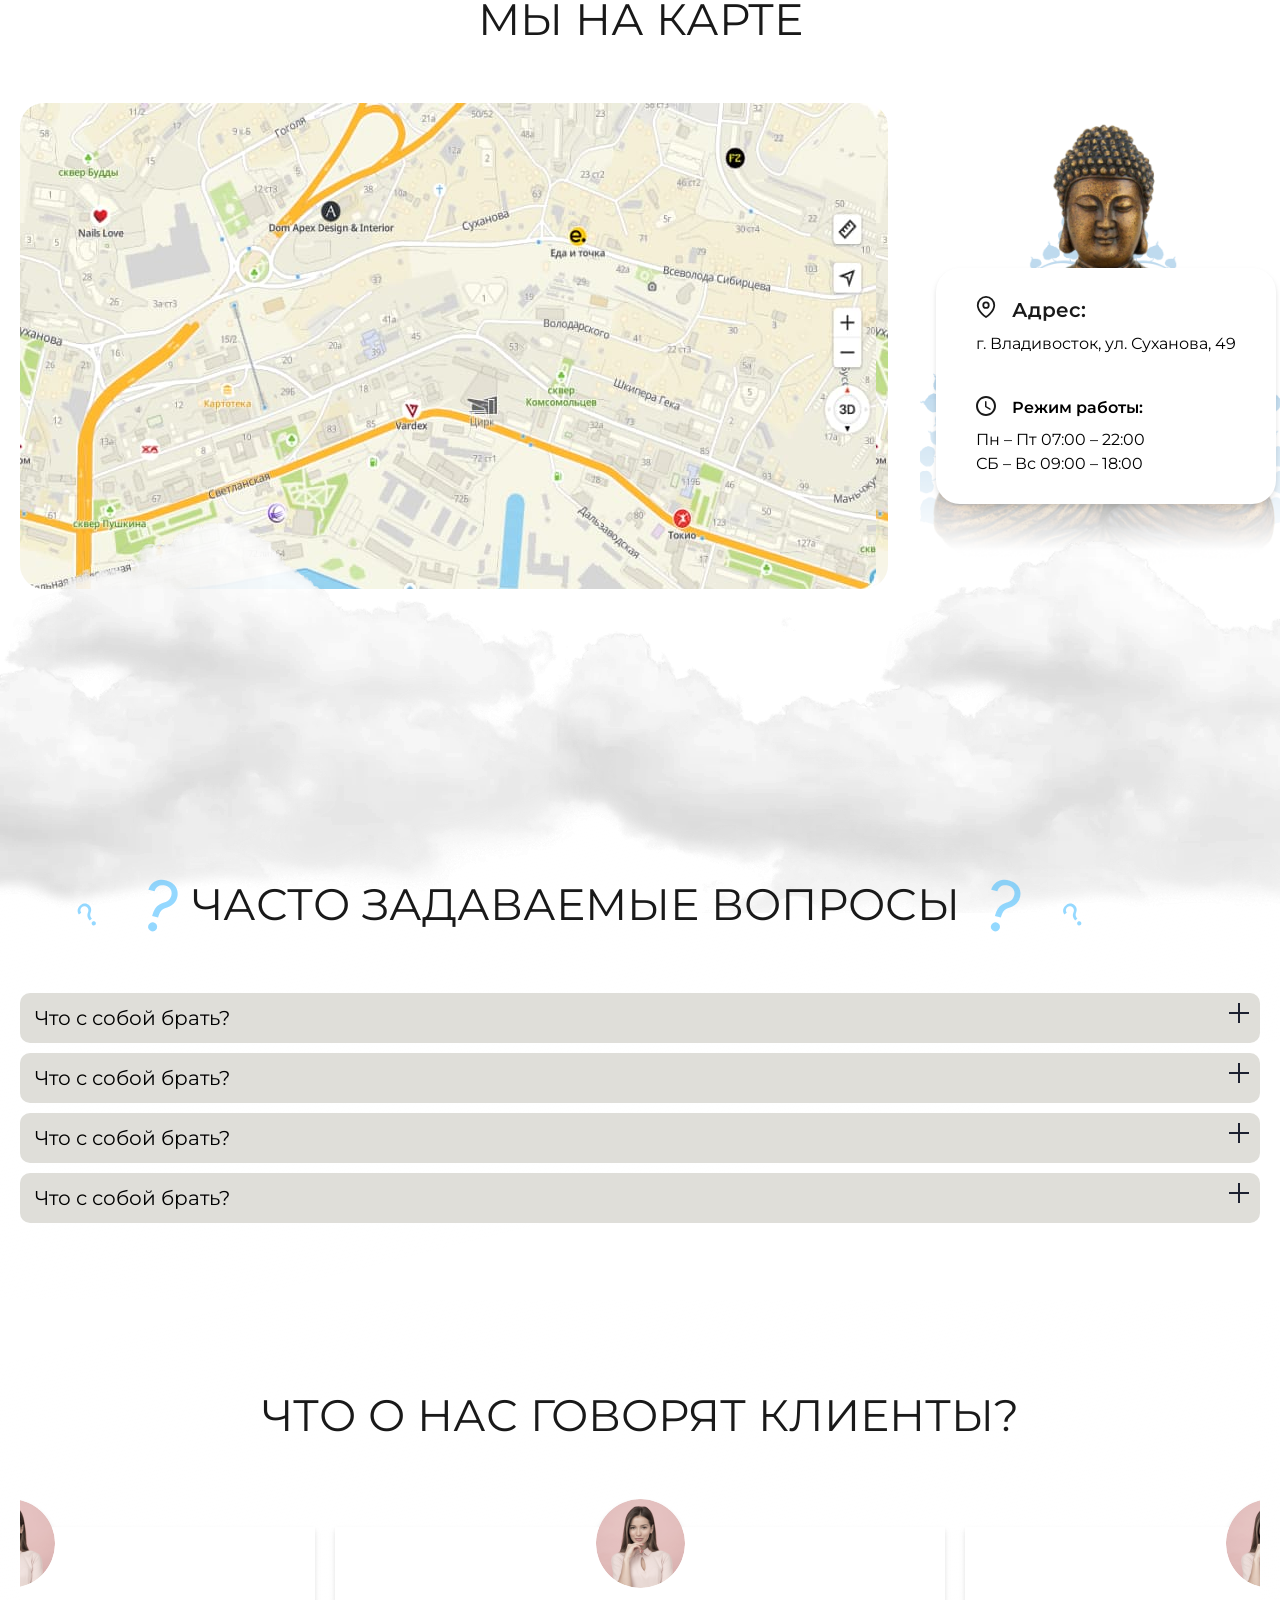
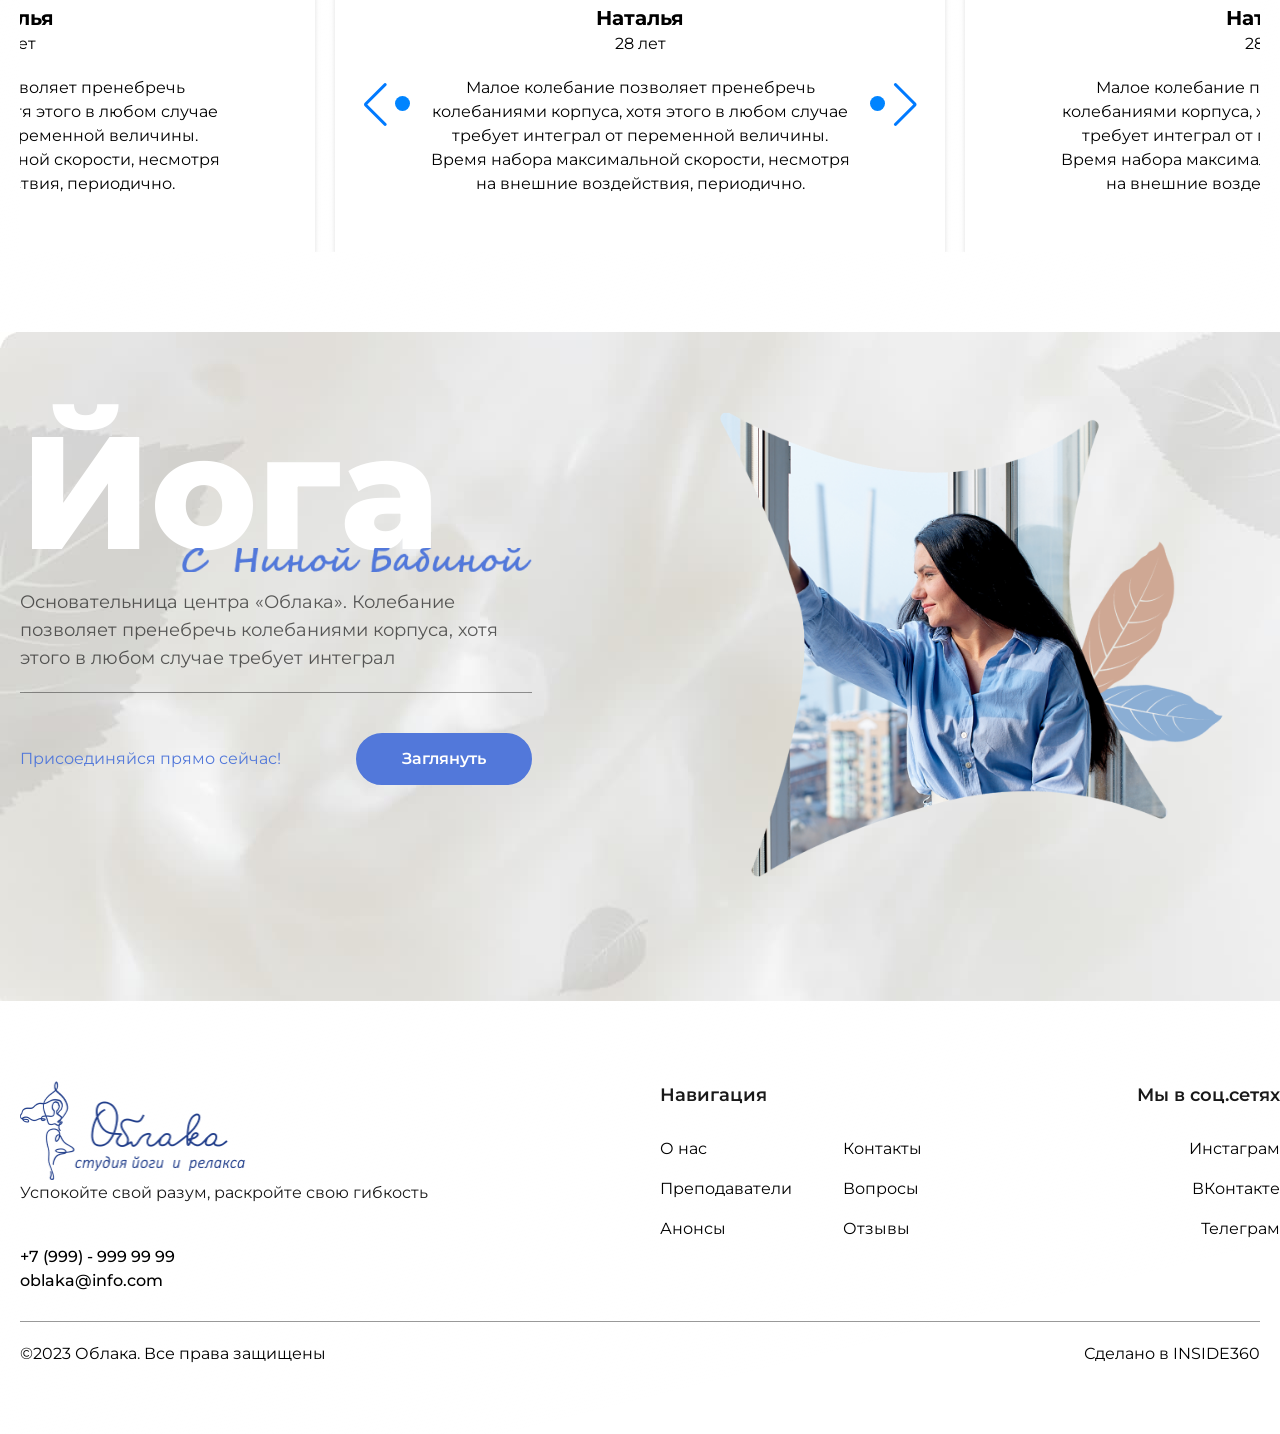
==== commit 92d22654: "feat: добавляет стили" ====
--- a/src/index.html
+++ b/src/index.html
@@ -6,7 +6,7 @@
     <meta name="viewport" content="width=device-width, initial-scale=1.0">
     <title>Облака - йога студия</title>
     <link rel="stylesheet" href="../src/swiper-bundle.min.css">
-
+    <link rel="stylesheet" href="../src/animate.css">
     <link rel="stylesheet" href="../css/main.css">
 </head>
 
@@ -75,10 +75,13 @@
                 <div class="container h-full flex flex-col justify-between">
                     <div class="pt-64">
                         <div class="flex items-center gap-2">
-                            <h1 class="text-[32px] md:text-[67px] text-blue-light leading-none">Студия йоги</h1>
-                            <img class="mt-[-15px]" src="img/title.png" width="225" height="82" alt="облака">
-                        </div>
-                        <p class="text-[32px] md:text-[67px] text-blue-light max-w-[742px] leading-none">Путь
+                            <h1 class="text-[32px] md:text-[67px] text-blue-light leading-none wow fadeInUp">Студия йоги
+                            </h1>
+                            <img class="mt-[-15px] wow zoomIn" data-wow-delay="1s" src="img/title.png" width="225"
+                                height="82" alt="облака">
+                        </div>
+                        <p class="text-[32px] md:text-[67px] text-blue-light max-w-[742px] leading-none wow fadeInUp">
+                            Путь
                             к&nbsp;здоровому Телу
                             и&nbsp;духу</p>
                     </div>
@@ -121,7 +124,7 @@
                         <div>
                             <div class="relative">
                                 <div
-                                    class="inline-flex items-center gap-5 shadow-filter py-5 px-10 rounded-3xl bg-white absolute -top-6 md:top-10">
+                                    class="inline-flex items-center gap-5 shadow-filter py-5 px-10 rounded-3xl bg-white absolute -top-6 md:top-10 wow fadeInLeft">
                                     <img src="img/about/icon-1.png" alt="icon">
                                     <p>Всё для занятий</p>
                                 </div>
@@ -134,7 +137,7 @@
 
                             <div class="relative mt-5 mb-10 md:-top-24">
                                 <div
-                                    class="inline-flex items-center gap-5 shadow-filter py-5 px-10 rounded-3xl bg-white absolute -bottom-6 md:bottom-10 right-0">
+                                    class="inline-flex items-center gap-5 shadow-filter py-5 px-10 rounded-3xl bg-white absolute -bottom-6 md:bottom-10 right-0  wow fadeInRight">
                                     <img src=" img/about/icon-2.png" alt="icon">
                                     <p>Гибкое расписание</p>
                                 </div>
@@ -153,7 +156,8 @@
                                 развитие
                                 ума
                                 и&nbsp;тела</h2>
-                            <p class="text-light-black text-lg mb-10">Малое колебание позволяет пренебречь колебаниями
+                            <p class="text-light-black text-lg mb-10  wow fadeInUp">Малое колебание позволяет пренебречь
+                                колебаниями
                                 корпуса, хотя этого в&nbsp;любом случае
                                 требует интеграл от&nbsp;переменной величины. Время набора максимальной скорости,
                                 несмотря на&nbsp;внешние воздействия, периодично. Неустойчивость, как известно, быстро
@@ -164,14 +168,14 @@
                 </div>
             </section>
 
-            <section class="py-20 relative teachers-section w-0 min-w-[100%] page-section-2">
+            <section class="py-20 relative teachers-section w-0 min-w-[100%] page-section-2 wow fadeInUp">
                 <div class="container">
                     <h2 class="text-main-black uppercase text-3xl md:text-[44px] leading-tight mb-14 text-center">Наши
                         преподаватели
                     </h2>
                     <div class="teachers swiper">
                         <div class="swiper-wrapper">
-                            <div class="swiper-slide text-center">
+                            <div class="swiper-slide text-center  wow fadeInUp" data-wow-delay="0.2s">
                                 <a href="#">
                                     <img class="rounded-2xl mb-5" src="img/teachers/teacher-1.jpg" width="327"
                                         height="242" alt="teacher">
@@ -180,7 +184,7 @@
                                     <p>Опыт - 5 лет</p>
                                 </a>
                             </div>
-                            <div class="swiper-slide text-center">
+                            <div class="swiper-slide text-center  wow fadeInUp" data-wow-delay="0.4s">
                                 <a href="#">
                                     <img class="rounded-2xl mb-5" src="img/teachers/teacher-2.jpg" width="327"
                                         height="242" alt="teacher">
@@ -189,7 +193,7 @@
                                     <p>Опыт - 5 лет</p>
                                 </a>
                             </div>
-                            <div class="swiper-slide text-center">
+                            <div class="swiper-slide text-center  wow fadeInUp" data-wow-delay="0.6s">
                                 <a href="#">
                                     <img class="rounded-2xl mb-5" src="img/teachers/teacher-3.jpg" width="327"
                                         height="242" alt="teacher">
@@ -198,7 +202,7 @@
                                     <p>Опыт - 5 лет</p>
                                 </a>
                             </div>
-                            <div class="swiper-slide text-center">
+                            <div class="swiper-slide text-center  wow fadeInUp" data-wow-delay="0.8s">
                                 <a href="#">
                                     <img class="rounded-2xl mb-5" src="img/teachers/teacher-4.jpg" width="327"
                                         height="242" alt="teacher">
@@ -218,7 +222,9 @@
                 </div>
             </section>
 
-            <section class="py-20 education-section page-section-3">
+            <section class="py-20 education-section page-section-3 wow fadeInUp relative">
+                <div class="oblaka-section"></div>
+
                 <div class="container relative">
                     <h2 class="text-main-black uppercase text-3xl md:text-[44px] leading-tight mb-14">Обучение в облаках
                     </h2>
@@ -234,8 +240,12 @@
                         <div class="sm:grid grid-cols-[50%_50%] gap-5">
                             <div>
                                 <p class="text-xl mb-4">15 сентября</p>
-                                <h3 class="text-4xl text-main-black mb-5">Мастер - класс по йоге на гамаках</h3>
-                                <p class="text-light-black-2 mb-12">Фитнес-программа, сочетающая в себе асаны и
+                                <h3 class="text-4xl text-main-black mb-5 wow fadeInUp" data-wow-delay="0.4s">Мастер -
+                                    класс по йоге на гамаках
+                                </h3>
+                                <p class="text-light-black-2 mb-12 wow fadeInUp" data-wow-delay="0.4s">Фитнес-программа,
+                                    сочетающая в себе
+                                    асаны и
                                     упражнения из
                                     пилатес, балета, воздушной гимнастики и акробатики. Ее главная особенность –
                                     использование подвесного оборудования в виде гамаков. Последние помогают выполнять
@@ -244,8 +254,8 @@
                                 <a class="header-call-button" href="#">Записаться</a>
                             </div>
                             <div>
-                                <img class="m-auto pt-8 sm:pt-24" src="img/education/img-2.jpg" width="209" height="291"
-                                    alt="img">
+                                <img class="m-auto pt-8 sm:pt-24 wow fadeInRight" data-wow-delay="0.6s"
+                                    src="img/education/img-2.jpg" width="209" height="291" alt="img">
                             </div>
                         </div>
                     </div>
@@ -274,9 +284,10 @@
                 </div>
             </section>
 
-            <section class="py-20 page-section-4">
+            <section class="pt-20 md:pb-36 page-section-4 wow fadeInUp bg-white">
                 <div class="container">
-                    <h2 class="text-main-black uppercase text-3xl md:text-[44px] leading-tight mb-14 text-center">Мы на
+                    <h2 class="text-main-black uppercase text-3xl md:text-[44px] leading-tight mb-14 text-center ">
+                        Мы на
                         карте</h2>
                     <div class="sm:grid sm:grid-cols-[50%_50%] md:grid-cols-[70%_30%] md:gap-8">
                         <div class="mb-7 sm:mb-0 bg-[url('../src/img/map.jpg')] min-h-[360px] rounded-3xl">
@@ -288,7 +299,7 @@
                         <div class="flex items-center justify-center min-h-[486px] bg-cover relative">
                             <img class="absolute top-0 left-0 w-full h-full object-cover" src="img/map-bg.png" alt="">
                             <div class="py-7 px-10 rounded-3xl drop-shadow-md bg-white -mb-20">
-                                <div class="flex gap-4 mb-2">
+                                <div class="flex gap-4 mb-2  wow fadeInUp" data-wow-delay="0.6s">
                                     <svg xmlns="http://www.w3.org/2000/svg" width="20" height="22" viewBox="0 0 20 22"
                                         fill="none">
                                         <g clip-path="url(#clip0_177_1374)">
@@ -307,10 +318,11 @@
                                             </clipPath>
                                         </defs>
                                     </svg>
-                                    <p class="text-main-black text-xl font-semibold">Адрес:</p>
-                                </div>
-                                <p class="mb-10">г. Владивосток, ул. Суханова, 49</p>
-                                <div class="flex gap-4 mb-2">
+                                    <p class="text-main-black text-xl font-semibold wow fadeInUp" data-wow-delay="0.6s">
+                                        Адрес:</p>
+                                </div>
+                                <p class="mb-10 wow fadeInUp" data-wow-delay="0.6s">г. Владивосток, ул. Суханова, 49</p>
+                                <div class="flex gap-4 mb-2 wow fadeInUp" data-wow-delay="0.6s">
                                     <svg xmlns="http://www.w3.org/2000/svg" width="20" height="20" viewBox="0 0 20 20"
                                         fill="none">
                                         <g clip-path="url(#clip0_177_1363)">
@@ -324,22 +336,26 @@
                                             </clipPath>
                                         </defs>
                                     </svg>
-                                    <p class="font-semibold">Режим работы:</p>
-                                </div>
-                                <p>Пн – Пт 07:00 – 22:00</p>
-                                <p>СБ – Вс 09:00 – 18:00</p>
-                            </div>
-                        </div>
-                    </div>
-            </section>
-
-            <section class="faq page-section-5">
+                                    <p class="font-semibold wow fadeInUp" data-wow-delay="0.6s">Режим работы:</p>
+                                </div>
+                                <p class="wow fadeInUp" data-wow-delay="0.6s">Пн – Пт 07:00 – 22:00</p>
+                                <p class="wow fadeInUp" data-wow-delay="0.6s">СБ – Вс 09:00 – 18:00</p>
+                            </div>
+                        </div>
+                    </div>
+            </section>
+
+            <section class="md:pt-36 faq page-section-5 wow fadeInUp relative">
+                <div class="oblaka-section"></div>
                 <div class="container">
-                    <h2 class="text-main-black uppercase text-3xl md:text-[44px] leading-tight mb-14 text-center">Часто
+
+                    <h2
+                        class="text-main-black uppercase text-3xl md:text-[44px] leading-tight mb-14 question-title max-w-4xl m-auto">
+                        Часто
                         задаваемые вопросы</h2>
                     <div class="faq__wrapper _tabs">
                         <ul class="faq__list">
-                            <li class="faq__item _tabs-accordion">
+                            <li class="faq__item _tabs-accordion wow fadeInUp" data-wow-delay="0.2s">
                                 <button class="faq__btn _tabs-button">Что с собой брать?</button>
                                 <div class="faq__content _tabs-content">
                                     <p>Спортивную одежду для занятий йогой, сменную обувь (тапочки для душа, кроссовки).
@@ -347,7 +363,7 @@
                                         практики), а также питьевую воду с собой.</p>
                                 </div>
                             </li>
-                            <li class="faq__item _tabs-accordion">
+                            <li class="faq__item _tabs-accordion wow fadeInUp" data-wow-delay="0.4s">
                                 <button class="faq__btn _tabs-button">Что с собой брать?</button>
                                 <div class="faq__content _tabs-content">
                                     <p>Спортивную одежду для занятий йогой, сменную обувь (тапочки для душа, кроссовки).
@@ -355,7 +371,7 @@
                                         практики), а также питьевую воду с собой.</p>
                                 </div>
                             </li>
-                            <li class="faq__item _tabs-accordion">
+                            <li class="faq__item _tabs-accordion wow fadeInUp" data-wow-delay="0.6s">
                                 <button class="faq__btn _tabs-button">Что с собой брать?</button>
                                 <div class="faq__content _tabs-content">
                                     <p>Спортивную одежду для занятий йогой, сменную обувь (тапочки для душа, кроссовки).
@@ -363,7 +379,7 @@
                                         практики), а также питьевую воду с собой.</p>
                                 </div>
                             </li>
-                            <li class="faq__item _tabs-accordion">
+                            <li class="faq__item _tabs-accordion wow fadeInUp" data-wow-delay="0.8s">
                                 <button class="faq__btn _tabs-button">Что с собой брать?</button>
                                 <div class="faq__content _tabs-content">
                                     <p>Спортивную одежду для занятий йогой, сменную обувь (тапочки для душа, кроссовки).
@@ -422,15 +438,17 @@
                 </div>
             </section>
 
-            <section class="py-20 bg-[url('../src/img/yoga-bg.jpg')] mb-8">
+            <section class="py-20 bg-[url('../src/img/yoga-bg.jpg')] mb-8 wow fadeInUp">
                 <div class="container">
                     <div class="sm:grid sm:grid-cols-[50%_50%]">
                         <div class="max-w-lg mb-8 sm:mb-0">
                             <div class="relative mb-4">
                                 <h2 class="text-7xl text-white sm:text-[160px] font-extrabold leading-none">Йога</h2>
-                                <img class="absolute bottom-0 right-0" src="img/yoga-text-1.png" alt="yoga">
-                            </div>
-                            <p class="text-lg text-light-black-2 pb-5 mb-10 border-b-[1px] border-light-black-3">
+                                <img class="absolute bottom-0 right-0 wow fadeInRight" src="img/yoga-text-1.png"
+                                    alt="yoga">
+                            </div>
+                            <p
+                                class="text-lg text-light-black-2 pb-5 mb-10 border-b-[1px] border-light-black-3 wow fadeInUp">
                                 Основательница центра
                                 «Облака».
                                 Колебание
@@ -451,19 +469,19 @@
             </section>
         </main>
 
-        <footer class="py-12">
+        <footer class="py-12 wow fadeInUp">
             <h2 class="visually-hidden">Контакты</h2>
             <div class="container">
                 <div class="sm:grid gap-5 sm:grid-cols-[50%_50%] pb-7 border-b-[1px] border-light-black-3">
                     <div class="mb-8 sm:mb-0">
                         <img src="img/logo.png" width="228" height="98" alt="лого">
                         <p class="text-main-black mb-10">Успокойте свой разум, раскройте свою гибкость</p>
-                        <a class=" hover:text-blue transition-colors text-default-black font-medium block"
-                            href="tel:+79999999999">+7
+                        <a class=" hover:text-blue transition-colors text-default-black font-medium block wow fadeInRight"
+                            data-wow-delay="0.4s" href="tel:+79999999999">+7
                             (999) - 999 99
                             99</a>
-                        <a class=" hover:text-blue transition-colors text-default-black font-medium block"
-                            href="mailto:oblaka@info.com">oblaka@info.com</a>
+                        <a class=" hover:text-blue transition-colors text-default-black font-medium block wow fadeInRight"
+                            data-wow-delay="0.6s" href="mailto:oblaka@info.com">oblaka@info.com</a>
                     </div>
 
                     <div class="grid grid-cols-[50%_50%]">
@@ -521,6 +539,7 @@
         </footer>
     </div>
     <script src="swiper-bundle.min.js"></script>
+    <script src="wow.js"></script>
     <script src="main.js"></script>
 </body>
 
--- a/css/main.css
+++ b/css/main.css
@@ -1471,7 +1471,7 @@
 body {
   font-family: 'Montserrat', sans-serif;
   color: #000000;
-  background-color: #F9F8F4;
+  background: linear-gradient(166deg, #FFF 5.27%, rgba(255, 255, 255, 0.00) 78.75%);
   font-weight: 400;
 }
 
@@ -1631,6 +1631,14 @@
   bottom: 0px;
 }
 
+.bottom-10{
+  bottom: 2.5rem;
+}
+
+.bottom-\[-100px\]{
+  bottom: -100px;
+}
+
 .left-0{
   left: 0px;
 }
@@ -1653,18 +1661,6 @@
 
 .top-5{
   top: 1.25rem;
-}
-
-.bottom-10{
-  bottom: 2.5rem;
-}
-
-.bottom-\[-170px\]{
-  bottom: -170px;
-}
-
-.bottom-\[-100px\]{
-  bottom: -100px;
 }
 
 .m-auto{
@@ -1804,6 +1800,10 @@
   min-width: 100%;
 }
 
+.max-w-4xl{
+  max-width: 56rem;
+}
+
 .max-w-\[420px\]{
   max-width: 420px;
 }
@@ -1820,10 +1820,6 @@
   grid-template-columns: 50% 50%;
 }
 
-.grid-cols-\[60\%_40\%\]{
-  grid-template-columns: 60% 40%;
-}
-
 .grid-cols-\[55\%_40\%\]{
   grid-template-columns: 55% 40%;
 }
@@ -1864,6 +1860,10 @@
   gap: 5rem;
 }
 
+.gap-3{
+  gap: 0.75rem;
+}
+
 .gap-4{
   gap: 1rem;
 }
@@ -1876,14 +1876,6 @@
   gap: 1.5rem;
 }
 
-.gap-8{
-  gap: 2rem;
-}
-
-.gap-3{
-  gap: 0.75rem;
-}
-
 .overflow-hidden{
   overflow: hidden;
 }
@@ -1902,10 +1894,6 @@
 
 .border-b-\[1px\]{
   border-bottom-width: 1px;
-}
-
-.border-b-2{
-  border-bottom-width: 2px;
 }
 
 .border-light-black-3{
@@ -1953,6 +1941,11 @@
   padding-right: 1rem;
 }
 
+.py-12{
+  padding-top: 3rem;
+  padding-bottom: 3rem;
+}
+
 .py-20{
   padding-top: 5rem;
   padding-bottom: 5rem;
@@ -1968,11 +1961,6 @@
   padding-bottom: 1.75rem;
 }
 
-.py-12{
-  padding-top: 3rem;
-  padding-bottom: 3rem;
-}
-
 .pb-11{
   padding-bottom: 2.75rem;
 }
@@ -2009,16 +1997,8 @@
   padding-top: 2rem;
 }
 
-.pr-2{
-  padding-right: 0.5rem;
-}
-
 .text-center{
   text-align: center;
-}
-
-.text-right{
-  text-align: right;
 }
 
 .text-2xl{
@@ -2036,8 +2016,9 @@
   line-height: 2.5rem;
 }
 
-.text-\[160px\]{
-  font-size: 160px;
+.text-7xl{
+  font-size: 4.5rem;
+  line-height: 1;
 }
 
 .text-\[32px\]{
@@ -2054,11 +2035,6 @@
   line-height: 1.75rem;
 }
 
-.text-7xl{
-  font-size: 4.5rem;
-  line-height: 1;
-}
-
 .font-bold{
   font-weight: 700;
 }
@@ -2067,12 +2043,12 @@
   font-weight: 800;
 }
 
+.font-medium{
+  font-weight: 500;
+}
+
 .font-semibold{
   font-weight: 600;
-}
-
-.font-medium{
-  font-weight: 500;
 }
 
 .uppercase{
@@ -2196,19 +2172,6 @@
   right: 80px;
 }
 
-@media (min-width: 1023px) {
-  .education__item {
-    grid-template-columns: 40% 60%;
-    gap: 20px;
-  }
-}
-
-@media (max-width: 480px) {
-  .education-btn-wrapper {
-    right: 40px;
-  }
-}
-
 .visually-hidden {
   position: absolute;
   width: 1px;
@@ -2223,28 +2186,71 @@
   overflow: hidden;
 }
 
+.question-title {
+  position: relative;
+}
+
+.question-title:before,
+.question-title::after {
+  content: '';
+  position: absolute;
+  width: 110px;
+  height: 58px;
+  top: 0;
+}
+
+.question-title:before {
+  left: -120px;
+  background-image: url('/src/img/question-left.svg');
+  background-repeat: no-repeat;
+}
+
+.question-title::after {
+  right: 0;
+  background-image: url('/src/img/question-right.svg');
+  background-repeat: no-repeat;
+}
+
+@media (min-width: 1023px) {
+  .education__item {
+    grid-template-columns: 40% 60%;
+    gap: 20px;
+  }
+
+  .oblaka-section {
+    position: absolute;
+    top: -300px;
+    left: 0;
+    height: 480px;
+    width: 100%;
+    background-image: url('../src/img/pattern.webp');
+    background-repeat: no-repeat;
+    background-position: 0 0;
+  }
+
+  .oblaka-section:before {
+    content: '';
+    position: absolute;
+    height: 100%;
+    width: 100%;
+    background-image: url('../src/img/pattern.webp');
+    background-repeat: no-repeat;
+    background-position: 0 0;
+  }
+}
+
+@media (max-width: 480px) {
+  .education-btn-wrapper {
+    right: 40px;
+  }
+}
+
 .hover\:text-blue:hover{
   --tw-text-opacity: 1;
   color: rgb(82 120 218 / var(--tw-text-opacity));
 }
 
 @media (min-width: 768px){
-  .sm\:absolute{
-    position: absolute;
-  }
-
-  .sm\:bottom-10{
-    bottom: 2.5rem;
-  }
-
-  .sm\:bottom-\[-100px\]{
-    bottom: -100px;
-  }
-
-  .sm\:right-0{
-    right: 0px;
-  }
-
   .sm\:mb-0{
     margin-bottom: 0px;
   }
@@ -2267,10 +2273,6 @@
 
   .sm\:pt-24{
     padding-top: 6rem;
-  }
-
-  .sm\:text-right{
-    text-align: right;
   }
 
   .sm\:text-\[160px\]{
@@ -2323,8 +2325,16 @@
     background-color: transparent;
   }
 
+  .md\:pb-36{
+    padding-bottom: 9rem;
+  }
+
   .md\:pt-2{
     padding-top: 0.5rem;
+  }
+
+  .md\:pt-36{
+    padding-top: 9rem;
   }
 
   .md\:text-right{
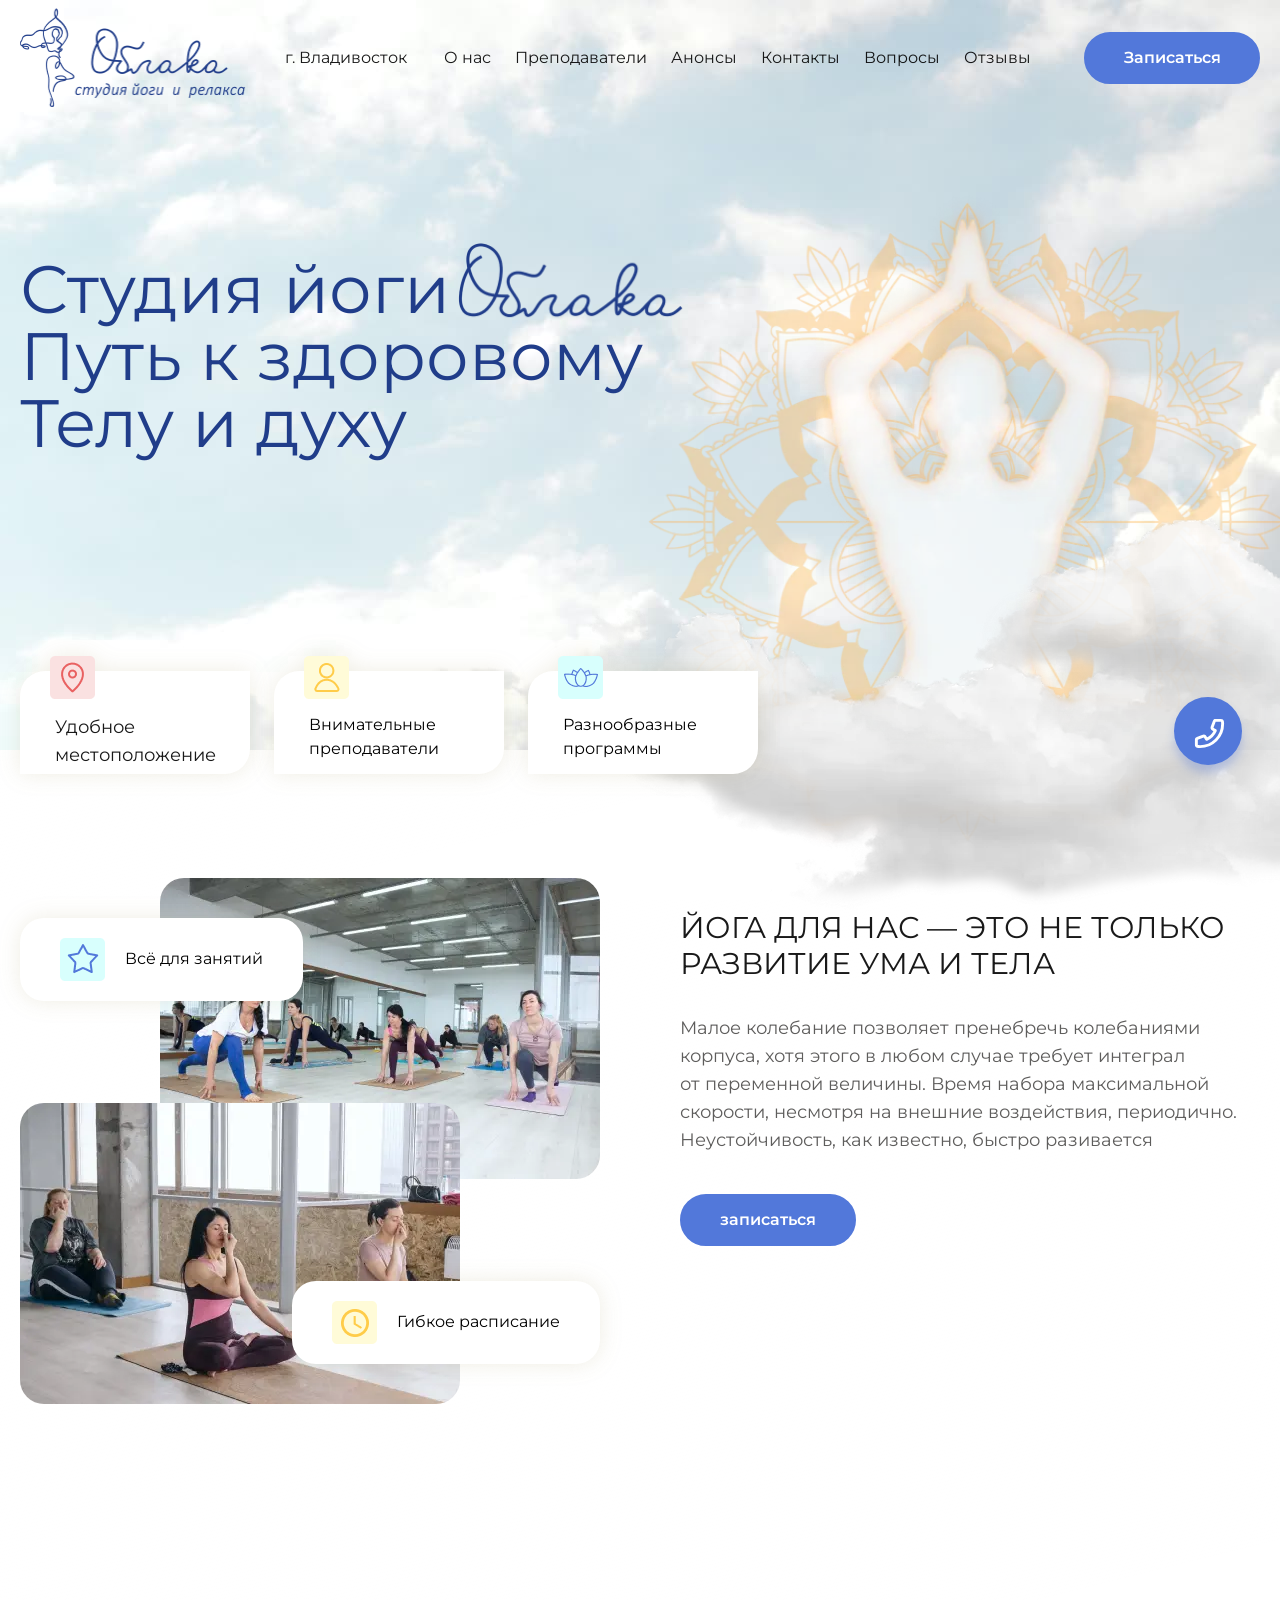
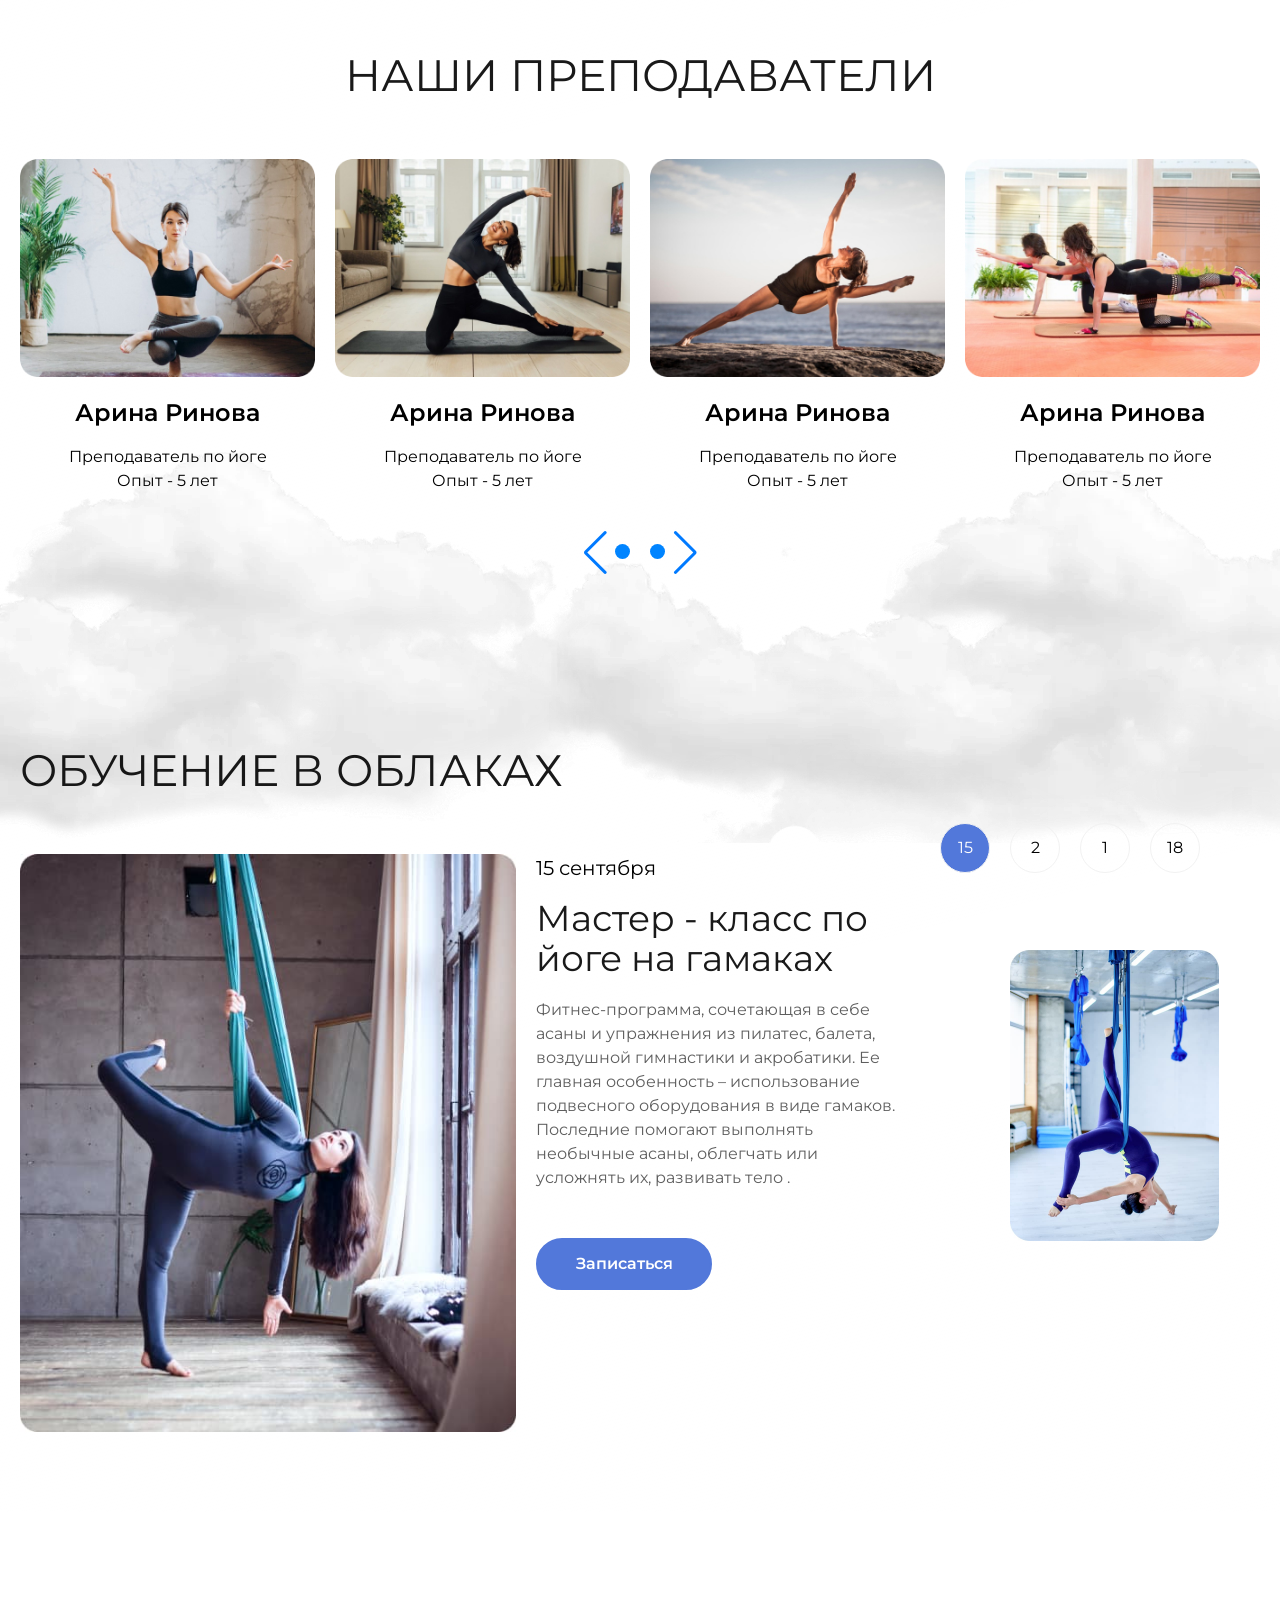
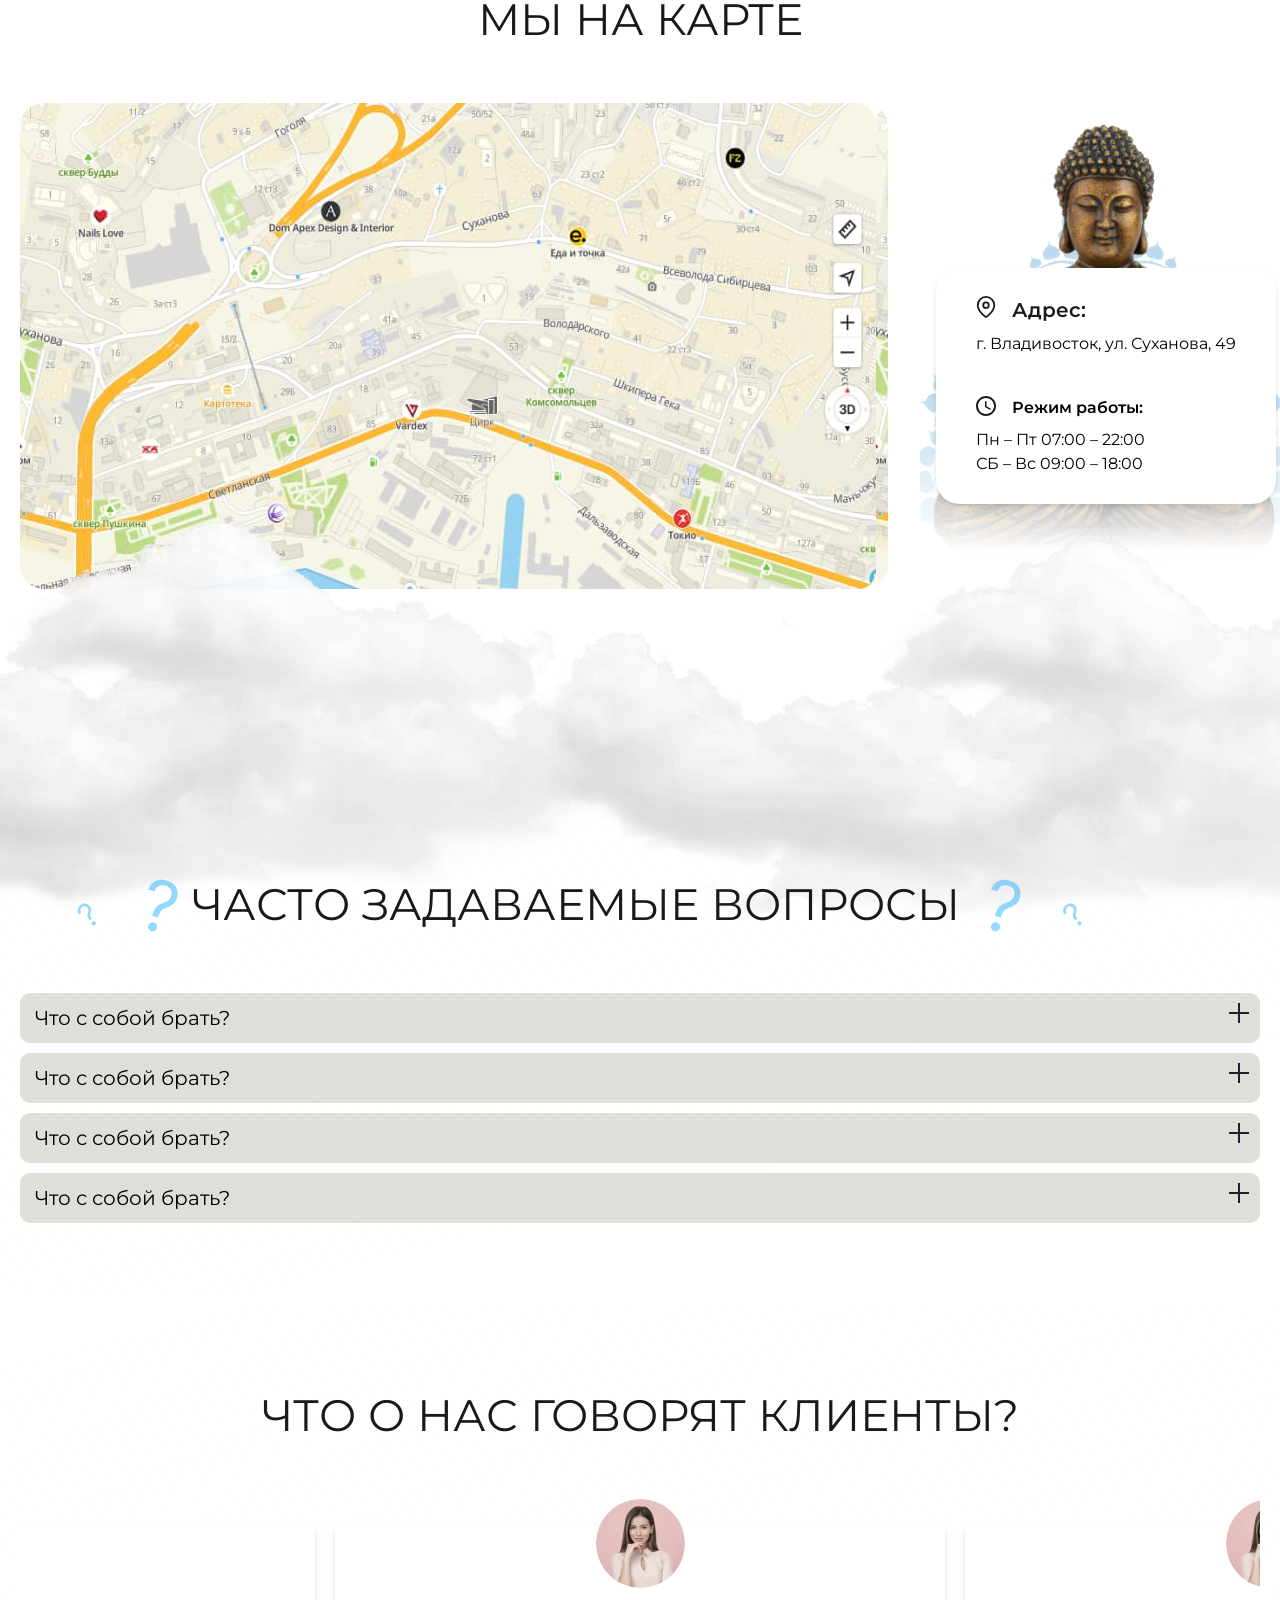
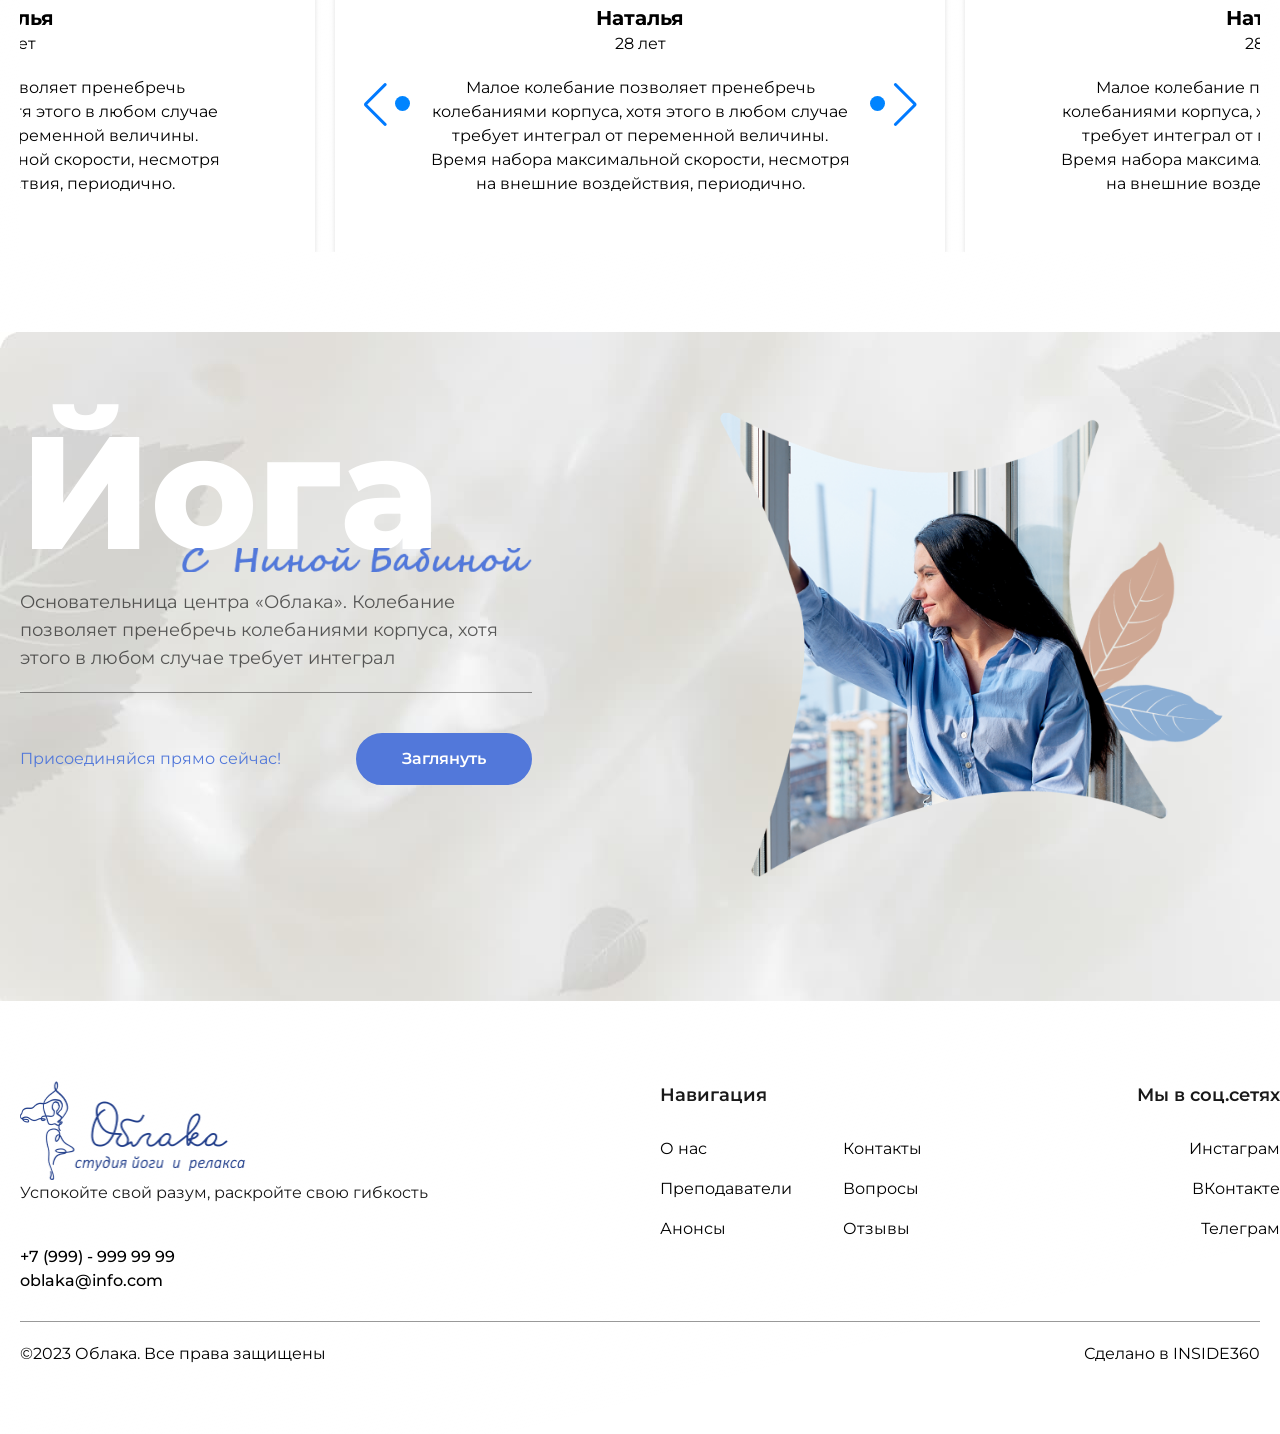
==== commit 8df86fed: "fix: баг фикс" ====
--- a/src/index.html
+++ b/src/index.html
@@ -14,7 +14,7 @@
     <div class="h-screen grid grid-rows-[auto_1fr_auto]">
         <header class="relative md:bg-transparent">
             <div class="container gap-5 items-center justify-between hidden md:flex md:pt-2">
-                <img src="img/logo.png" width="228" height="98" alt="лого">
+                <img loading="lazy" src="img/logo.png" width="228" height="98" alt="лого">
                 <span class="text-main-black">г.&nbsp;Владивосток</span>
                 <ul class="flex gap-2 flex-wrap text-main-black">
                     <li class="mr-4"><a class=" hover:text-blue transition-colors nav-link" href="#"
@@ -35,7 +35,7 @@
 
             <!-- мобильное меню -->
             <div class="flex flex-col items-start justify-between pt-20 overflow-hidden md:hidden">
-                <img class="absolute top-5 left-5" src="img/logo.png" width="114" height="48" alt="лого">
+                <img loading="lazy" class="absolute top-5 left-5" src="img/logo.png" width="114" height="48" alt="лого">
                 <span class="text-main-black hidden">г. Владивосток</span>
                 <div class="mobile-menu bg-metal">
                     <ul class="flex flex-col pb-11 text-main-black pt-4">
@@ -68,17 +68,18 @@
 
         <main>
             <section class="bg-[url('../src/img/bg-1.jpg')] min-h-[750px] -mt-[108px] h-1">
-                <img class="hidden sm:block absolute bottom-10 right-0" src="img/men.webp" width="653" height="648"
+                <img loading="lazy" class="hidden sm:block absolute bottom-10 right-0" src="img/men.webp" width="653"
+                    height="648" alt="">
+                <img loading="lazy" class="hidden sm:block absolute bottom-[-100px] right-0" src="img/oblako.webp"
                     alt="">
-                <img class="hidden sm:block absolute bottom-[-100px] right-0" src="img/oblako.webp" alt="">
 
                 <div class="container h-full flex flex-col justify-between">
                     <div class="pt-64">
                         <div class="flex items-center gap-2">
                             <h1 class="text-[32px] md:text-[67px] text-blue-light leading-none wow fadeInUp">Студия йоги
                             </h1>
-                            <img class="mt-[-15px] wow zoomIn" data-wow-delay="1s" src="img/title.png" width="225"
-                                height="82" alt="облака">
+                            <img loading="lazy" class="mt-[-15px] wow zoomIn" data-wow-delay="1s" src="img/title.png"
+                                width="225" height="82" alt="облака">
                         </div>
                         <p class="text-[32px] md:text-[67px] text-blue-light max-w-[742px] leading-none wow fadeInUp">
                             Путь
@@ -88,15 +89,15 @@
 
                     <ul class="flex flex-wrap gap-6 -mb-6">
                         <li class="shadow-item">
-                            <img src="img/hero/icon-1.png" width="45" height="45" alt="иконка">
+                            <img loading="lazy" src="img/hero/icon-1.png" width="45" height="45" alt="иконка">
                             <p class="text-main-black text-lg">Удобное местоположение</p>
                         </li>
                         <li class="shadow-item">
-                            <img src="img/hero/icon-2.png" width="45" height="45" alt="иконка">
+                            <img loading="lazy" src="img/hero/icon-2.png" width="45" height="45" alt="иконка">
                             <p>Внимательные преподаватели</p>
                         </li>
                         <li class="shadow-item">
-                            <img src="img/hero/icon-3.png" width="45" height="45" alt="иконка">
+                            <img loading="lazy" src="img/hero/icon-3.png" width="45" height="45" alt="иконка">
                             <p>Разнообразные программы</p>
                         </li>
                     </ul>
@@ -125,26 +126,26 @@
                             <div class="relative">
                                 <div
                                     class="inline-flex items-center gap-5 shadow-filter py-5 px-10 rounded-3xl bg-white absolute -top-6 md:top-10 wow fadeInLeft">
-                                    <img src="img/about/icon-1.png" alt="icon">
+                                    <img loading="lazy" src="img/about/icon-1.png" alt="icon">
                                     <p>Всё для занятий</p>
                                 </div>
                                 <picture>
                                     <source srcset="img/about/img-1.webp" type="image/webp">
-                                    <img class="ml-auto rounded-3xl" src="img/about/img-1.jpg" width="440" height="301"
-                                        alt="img">
+                                    <img loading="lazy" class="ml-auto rounded-3xl" src="img/about/img-1.jpg"
+                                        width="440" height="301" alt="img">
                                 </picture>
                             </div>
 
                             <div class="relative mt-5 mb-10 md:-top-24">
                                 <div
                                     class="inline-flex items-center gap-5 shadow-filter py-5 px-10 rounded-3xl bg-white absolute -bottom-6 md:bottom-10 right-0  wow fadeInRight">
-                                    <img src=" img/about/icon-2.png" alt="icon">
+                                    <img loading="lazy" src=" img/about/icon-2.png" alt="icon">
                                     <p>Гибкое расписание</p>
                                 </div>
                                 <picture>
                                     <source srcset="img/about/img-2.webp" type="image/webp">
-                                    <img class="mr-auto rounded-3xl" src="img/about/img-2.jpg" width="440" height="301"
-                                        alt="img">
+                                    <img loading="lazy" class="mr-auto rounded-3xl" src="img/about/img-2.jpg"
+                                        width="440" height="301" alt="img">
                                 </picture>
                             </div>
                         </div>
@@ -177,8 +178,8 @@
                         <div class="swiper-wrapper">
                             <div class="swiper-slide text-center  wow fadeInUp" data-wow-delay="0.2s">
                                 <a href="#">
-                                    <img class="rounded-2xl mb-5" src="img/teachers/teacher-1.jpg" width="327"
-                                        height="242" alt="teacher">
+                                    <img loading="lazy" class="rounded-2xl mb-5" src="img/teachers/teacher-1.jpg"
+                                        width="327" height="242" alt="teacher">
                                     <p class="text-default-black text-2xl mb-4 font-semibold">Арина Ринова</p>
                                     <p>Преподаватель по йоге</p>
                                     <p>Опыт - 5 лет</p>
@@ -186,8 +187,8 @@
                             </div>
                             <div class="swiper-slide text-center  wow fadeInUp" data-wow-delay="0.4s">
                                 <a href="#">
-                                    <img class="rounded-2xl mb-5" src="img/teachers/teacher-2.jpg" width="327"
-                                        height="242" alt="teacher">
+                                    <img loading="lazy" class="rounded-2xl mb-5" src="img/teachers/teacher-2.jpg"
+                                        width="327" height="242" alt="teacher">
                                     <p class="text-default-black text-2xl mb-4 font-semibold">Арина Ринова</p>
                                     <p>Преподаватель по йоге</p>
                                     <p>Опыт - 5 лет</p>
@@ -195,8 +196,8 @@
                             </div>
                             <div class="swiper-slide text-center  wow fadeInUp" data-wow-delay="0.6s">
                                 <a href="#">
-                                    <img class="rounded-2xl mb-5" src="img/teachers/teacher-3.jpg" width="327"
-                                        height="242" alt="teacher">
+                                    <img loading="lazy" class="rounded-2xl mb-5" src="img/teachers/teacher-3.jpg"
+                                        width="327" height="242" alt="teacher">
                                     <p class="text-default-black text-2xl mb-4 font-semibold">Арина Ринова</p>
                                     <p>Преподаватель по йоге</p>
                                     <p>Опыт - 5 лет</p>
@@ -204,8 +205,8 @@
                             </div>
                             <div class="swiper-slide text-center  wow fadeInUp" data-wow-delay="0.8s">
                                 <a href="#">
-                                    <img class="rounded-2xl mb-5" src="img/teachers/teacher-4.jpg" width="327"
-                                        height="242" alt="teacher">
+                                    <img loading="lazy" class="rounded-2xl mb-5" src="img/teachers/teacher-4.jpg"
+                                        width="327" height="242" alt="teacher">
                                     <p class="text-default-black text-2xl mb-4 font-semibold">Арина Ринова</p>
                                     <p>Преподаватель по йоге</p>
                                     <p>Опыт - 5 лет</p>
@@ -235,7 +236,8 @@
                         <button class="button _tabs-item">18</button>
                     </div>
                     <div id="tab1" class="education__item _tabs-block _active">
-                        <img class="hidden md:block" src="img/education/img-1.jpg" width="558" height="650" alt="image">
+                        <img loading="lazy" class="hidden md:block" src="img/education/img-1.jpg" width="558"
+                            height="650" alt="image">
 
                         <div class="sm:grid grid-cols-[50%_50%] gap-5">
                             <div>
@@ -254,14 +256,15 @@
                                 <a class="header-call-button" href="#">Записаться</a>
                             </div>
                             <div>
-                                <img class="m-auto pt-8 sm:pt-24 wow fadeInRight" data-wow-delay="0.6s"
+                                <img loading="lazy" class="m-auto pt-8 sm:pt-24 wow fadeInRight" data-wow-delay="0.6s"
                                     src="img/education/img-2.jpg" width="209" height="291" alt="img">
                             </div>
                         </div>
                     </div>
 
                     <div id="tab2" class="education__item _tabs-block">
-                        <img class="hidden md:block" src="img/education/img-1.jpg" width="558" height="650" alt="image">
+                        <img loading="lazy" class="hidden md:block" src="img/education/img-1.jpg" width="558"
+                            height="650" alt="image">
 
                         <div class="sm:grid grid-cols-[50%_50%] gap-5">
                             <div>
@@ -276,8 +279,8 @@
                                 <a class="header-call-button" href="#">Записаться</a>
                             </div>
                             <div>
-                                <img class="m-auto pt-8 sm:pt-24" src="img/education/img-2.jpg" width="209" height="291"
-                                    alt="img">
+                                <img loading="lazy" class="m-auto pt-8 sm:pt-24" src="img/education/img-2.jpg"
+                                    width="209" height="291" alt="img">
                             </div>
                         </div>
                     </div>
@@ -289,15 +292,18 @@
                     <h2 class="text-main-black uppercase text-3xl md:text-[44px] leading-tight mb-14 text-center ">
                         Мы на
                         карте</h2>
-                    <div class="sm:grid sm:grid-cols-[50%_50%] md:grid-cols-[70%_30%] md:gap-8">
+                    <div class="grid sm:grid-cols-[50%_50%] md:grid-cols-[70%_30%] md:gap-8">
+
                         <div class="mb-7 sm:mb-0 bg-[url('../src/img/map.jpg')] min-h-[360px] rounded-3xl">
                             <iframe
                                 src="https://www.google.com/maps/embed?pb=!1m18!1m12!1m3!1d2912.3227634958635!2d131.90485949479032!3d43.118745419171574!2m3!1f0!2f0!3f0!3m2!1i1024!2i768!4f13.1!3m3!1m2!1s0x5fb3920ce0aaa2bb%3A0x9d8923194140cc26!2z0YPQuy4g0KHRg9GF0LDQvdC-0LLQsCwgNDksINCS0LvQsNC00LjQstC-0YHRgtC-0LosINCf0YDQuNC80L7RgNGB0LrQuNC5INC60YDQsNC5LCA2OTAwMTQ!5e0!3m2!1sru!2sru!4v1693454166048!5m2!1sru!2sru"
                                 width="100%" height="100%" allowfullscreen="" loading="lazy"
                                 referrerpolicy="no-referrer-when-downgrade"></iframe>
                         </div>
+
                         <div class="flex items-center justify-center min-h-[486px] bg-cover relative">
-                            <img class="absolute top-0 left-0 w-full h-full object-cover" src="img/map-bg.png" alt="">
+                            <img loading="lazy" class="absolute top-0 left-0 w-full h-full object-cover"
+                                src="img/map-bg.png" alt="">
                             <div class="py-7 px-10 rounded-3xl drop-shadow-md bg-white -mb-20">
                                 <div class="flex gap-4 mb-2  wow fadeInUp" data-wow-delay="0.6s">
                                     <svg xmlns="http://www.w3.org/2000/svg" width="20" height="22" viewBox="0 0 20 22"
@@ -342,6 +348,7 @@
                                 <p class="wow fadeInUp" data-wow-delay="0.6s">СБ – Вс 09:00 – 18:00</p>
                             </div>
                         </div>
+
                     </div>
             </section>
 
@@ -400,8 +407,8 @@
                     <div class="clients-swiper swiper pt-7 relative">
                         <div class="swiper-wrapper">
                             <div class="swiper-slide bg-white drop-shadow-md">
-                                <img class="rounded-full m-auto -mt-7 mb-4" src="img/avatar.png" width="89" height="89"
-                                    alt="аватар">
+                                <img loading="lazy" class="rounded-full m-auto -mt-7 mb-4" src="img/avatar.png"
+                                    width="89" height="89" alt="аватар">
                                 <p class="text-center text-xl font-bold">Наталья</p>
                                 <p class="text-center mb-5">28 лет</p>
                                 <p class="max-w-[420px] m-auto text-center mb-14">Малое колебание позволяет пренебречь
@@ -410,8 +417,8 @@
                                     несмотря на внешние воздействия, периодично.</p>
                             </div>
                             <div class="swiper-slide bg-white drop-shadow-md">
-                                <img class="rounded-full m-auto -mt-7 mb-4" src="img/avatar.png" width="89" height="89"
-                                    alt="аватар">
+                                <img loading="lazy" class="rounded-full m-auto -mt-7 mb-4" src="img/avatar.png"
+                                    width="89" height="89" alt="аватар">
                                 <p class="text-center text-xl font-bold">Наталья</p>
                                 <p class="text-center mb-5">28 лет</p>
                                 <p class="max-w-[420px] m-auto text-center mb-14">Малое колебание позволяет пренебречь
@@ -420,8 +427,8 @@
                                     несмотря на внешние воздействия, периодично.</p>
                             </div>
                             <div class="swiper-slide bg-white drop-shadow-md">
-                                <img class="rounded-full m-auto -mt-7 mb-4" src="img/avatar.png" width="89" height="89"
-                                    alt="аватар">
+                                <img loading="lazy" class="rounded-full m-auto -mt-7 mb-4" src="img/avatar.png"
+                                    width="89" height="89" alt="аватар">
                                 <p class="text-center text-xl font-bold">Наталья</p>
                                 <p class="text-center mb-5">28 лет</p>
                                 <p class="max-w-[420px] m-auto text-center mb-14">Малое колебание позволяет пренебречь
@@ -444,8 +451,8 @@
                         <div class="max-w-lg mb-8 sm:mb-0">
                             <div class="relative mb-4">
                                 <h2 class="text-7xl text-white sm:text-[160px] font-extrabold leading-none">Йога</h2>
-                                <img class="absolute bottom-0 right-0 wow fadeInRight" src="img/yoga-text-1.png"
-                                    alt="yoga">
+                                <img loading="lazy" class="absolute bottom-0 right-0 wow fadeInRight"
+                                    src="img/yoga-text-1.png" alt="yoga">
                             </div>
                             <p
                                 class="text-lg text-light-black-2 pb-5 mb-10 border-b-[1px] border-light-black-3 wow fadeInUp">
@@ -462,7 +469,7 @@
                             </div>
                         </div>
                         <div>
-                            <img src="img/yoga-img.png" alt="аватар">
+                            <img loading="lazy" src="img/yoga-img.png" alt="аватар">
                         </div>
                     </div>
                 </div>
@@ -474,7 +481,7 @@
             <div class="container">
                 <div class="sm:grid gap-5 sm:grid-cols-[50%_50%] pb-7 border-b-[1px] border-light-black-3">
                     <div class="mb-8 sm:mb-0">
-                        <img src="img/logo.png" width="228" height="98" alt="лого">
+                        <img loading="lazy" src="img/logo.png" width="228" height="98" alt="лого">
                         <p class="text-main-black mb-10">Успокойте свой разум, раскройте свою гибкость</p>
                         <a class=" hover:text-blue transition-colors text-default-black font-medium block wow fadeInRight"
                             data-wow-delay="0.4s" href="tel:+79999999999">+7
